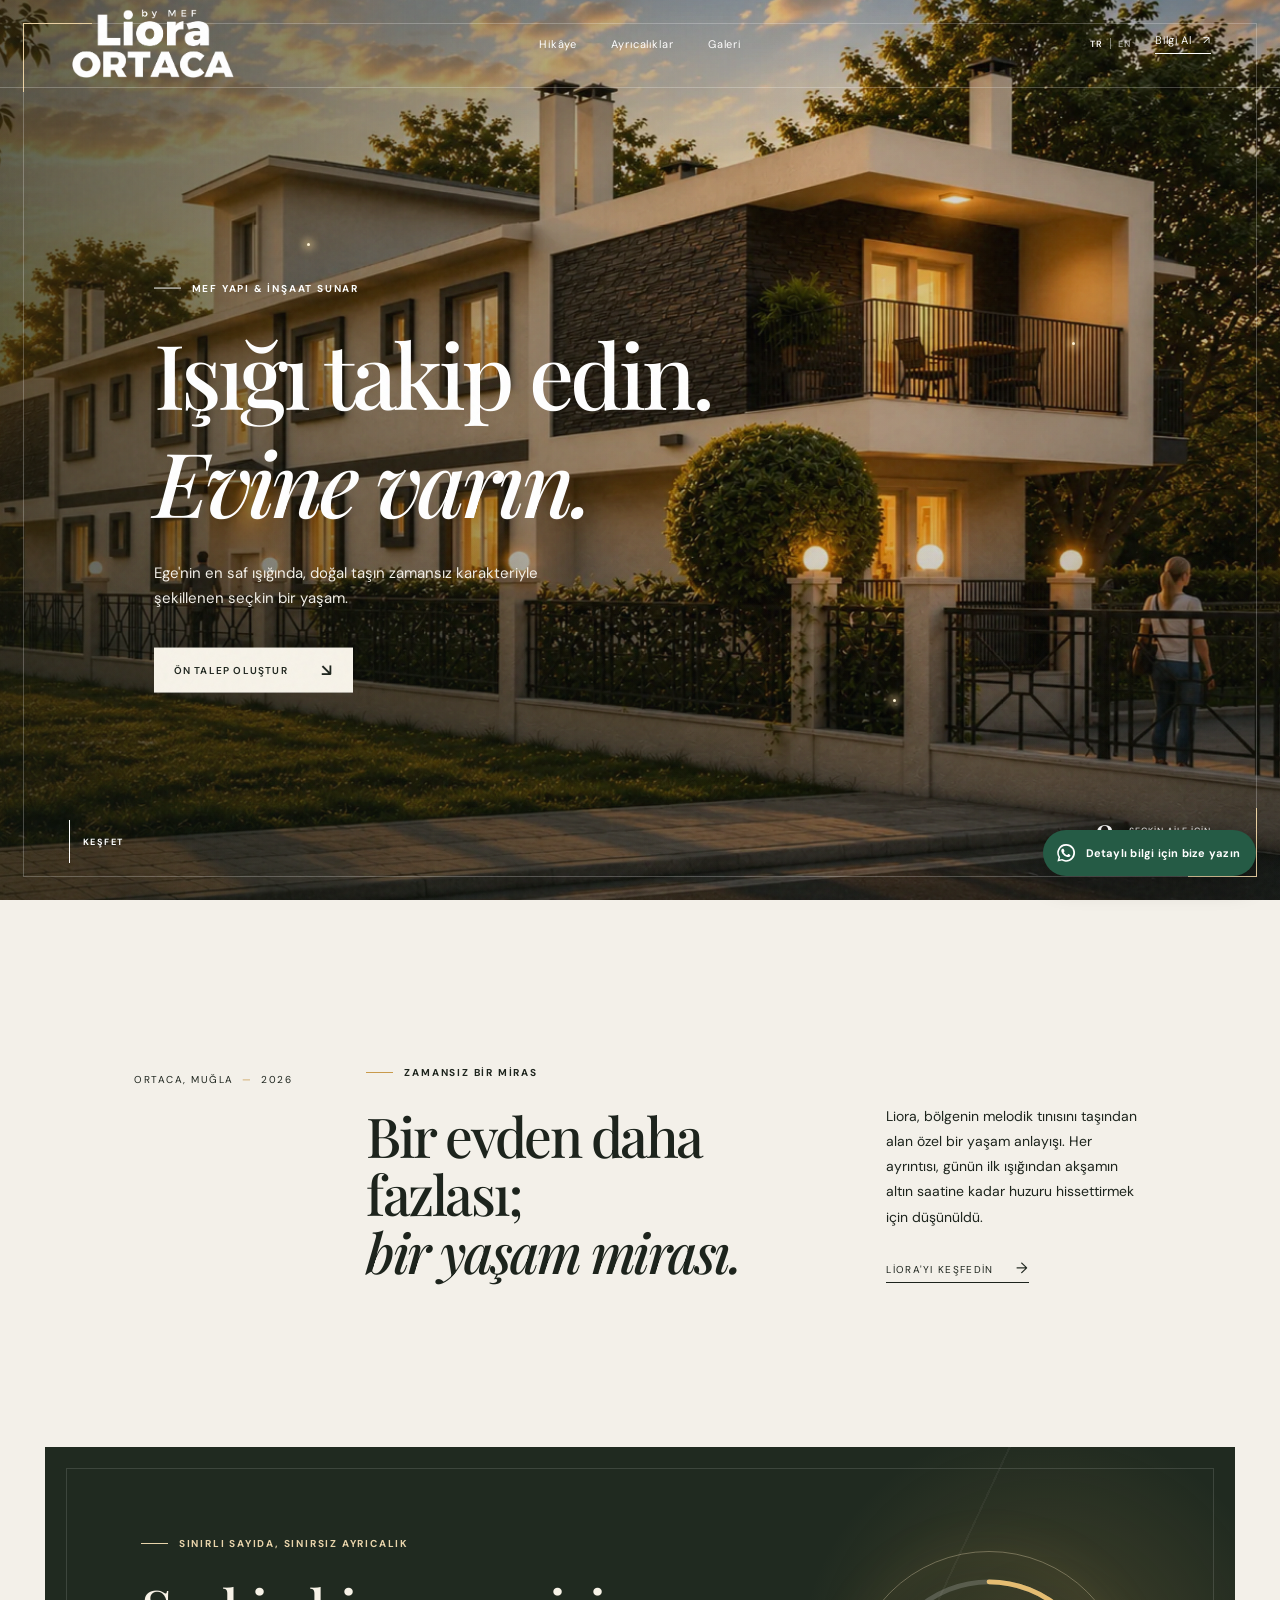
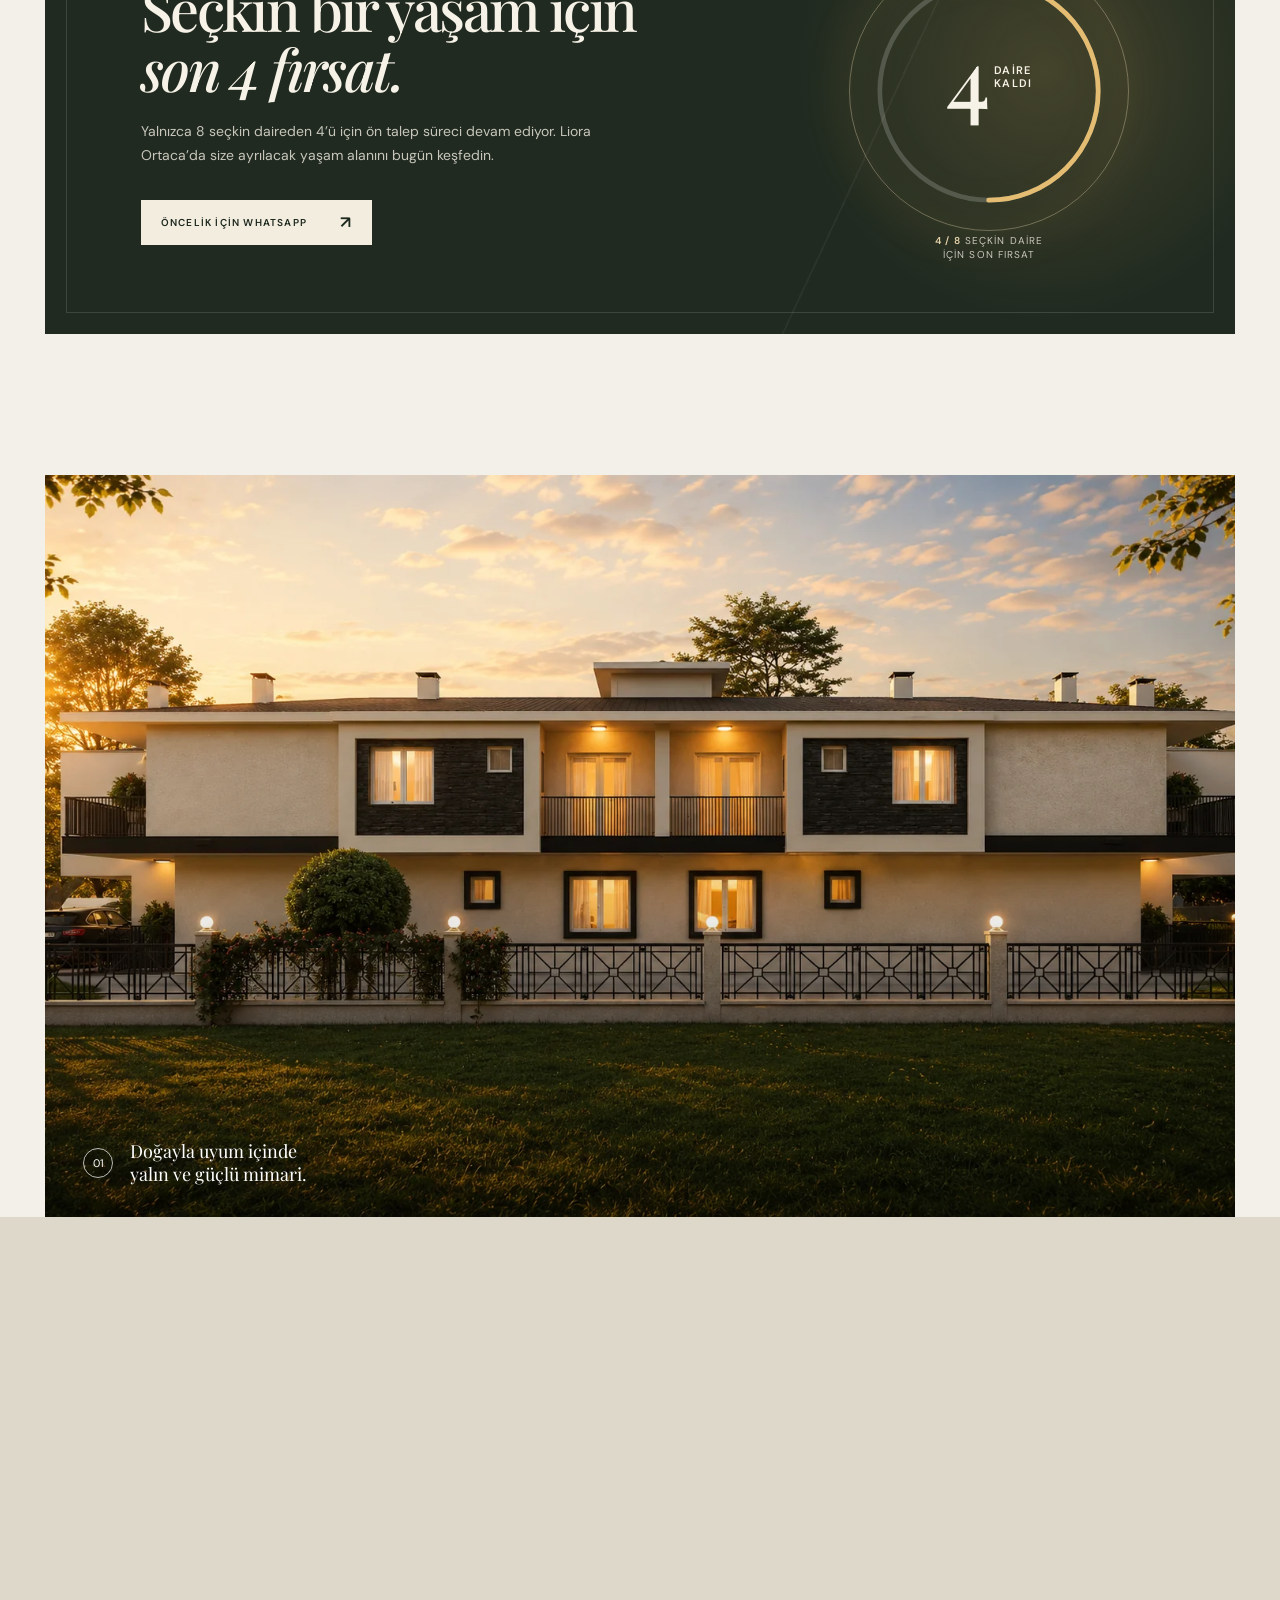
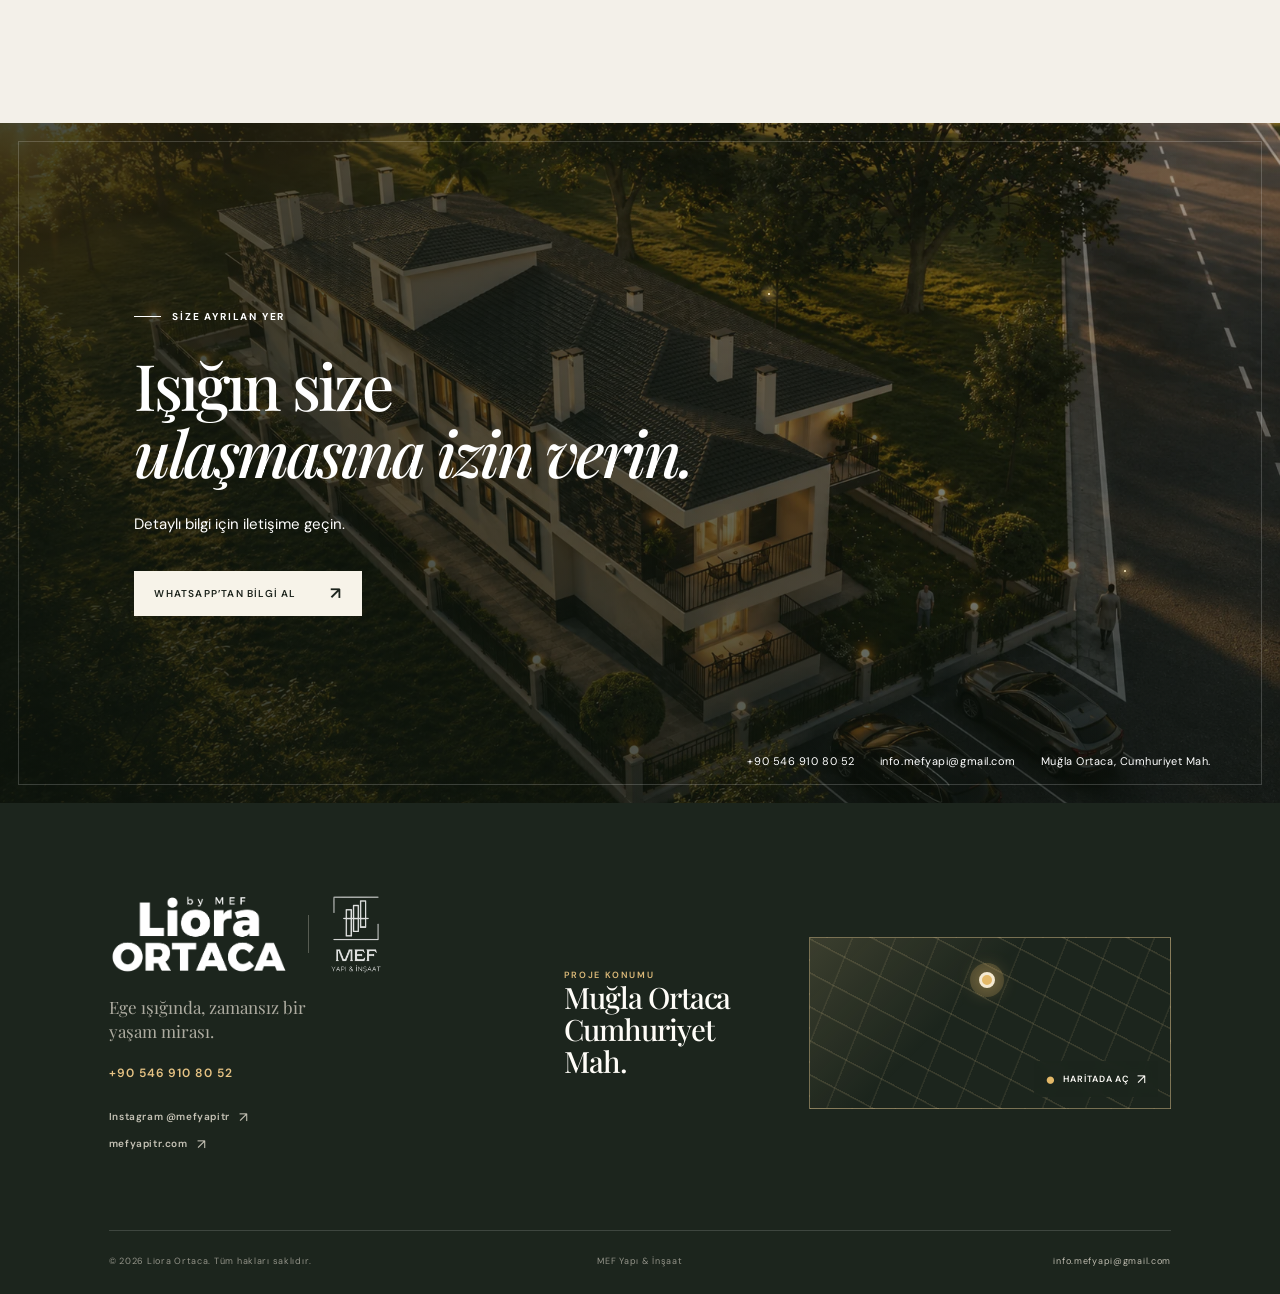
==== index.html @ 67ba5c2f "Add mobile WhatsApp conversion widget" ====
<!doctype html>
<html lang="tr">
  <head>
    <meta charset="UTF-8" />
    <meta name="viewport" content="width=device-width, initial-scale=1.0" />
    <meta name="theme-color" content="#1b2118" />
    <meta name="description" id="metaDescription" content="Liora Ortaca — Ege'nin ışığında, sekiz seçkin aileye özel zamansız yaşam." />
    <title>Liora Ortaca | Zamansız Bir Miras</title>
    <link rel="icon" href="assets/favicon.svg" type="image/svg+xml" />
    <link rel="apple-touch-icon" href="assets/liora-wordmark.png" />
    <link rel="preconnect" href="https://fonts.googleapis.com" />
    <link rel="preconnect" href="https://fonts.gstatic.com" crossorigin />
    <link rel="preload" as="image" href="assets/liora-corner.webp" fetchpriority="high" />
    <link href="https://fonts.googleapis.com/css2?family=DM+Sans:opsz,wght@9..40,400;9..40,500;9..40,600&family=Playfair+Display:ital,wght@0,500;0,600;0,700;1,500&display=swap" rel="stylesheet" />
    <link rel="stylesheet" href="style.css" />
    <link rel="stylesheet" href="enhancements.css" />
    <link rel="stylesheet" href="conversion.css" />
    <link rel="stylesheet" href="map-fallback.css" />
    <link rel="stylesheet" href="precision.css" />
    <link rel="stylesheet" href="language.css" />
    <link rel="stylesheet" href="whatsapp-widget.css?v=20260726" />
  </head>
  <body>
    <div class="grain" aria-hidden="true"></div>
    <header class="header" id="top">
      <a class="brand" href="#top" aria-label="Liora Ortaca ana sayfa">
        <span class="logo-lockup"><img src="assets/liora-wordmark.png" alt="Liora Ortaca" /></span>
      </a>
      <nav class="desktop-nav" aria-label="Ana menü">
        <a href="#hikaye" data-i18n="navStory">Hikâye</a>
        <a href="#ayricaliklar" data-i18n="navPrivileges">Ayrıcalıklar</a>
        <a href="#galeri" data-i18n="navGallery">Galeri</a>
      </nav>
      <div class="header-actions"><div class="language-switch" role="group" aria-label="Dil seçimi"><button class="language-button" type="button" data-language="tr" aria-pressed="true">TR</button><span></span><button class="language-button" type="button" data-language="en" aria-pressed="false">EN</button></div><a class="header-cta" href="#iletisim" data-i18n-html="headerCta">Bilgi Al <span>↗</span></a></div>
      <button class="menu-button" type="button" aria-label="Menüyü aç" aria-expanded="false"><i></i><i></i></button>
    </header>

    <nav class="mobile-nav" aria-label="Mobil menü">
      <a href="#hikaye" data-i18n="navStory">Hikâye</a><a href="#ayricaliklar" data-i18n="navPrivileges">Ayrıcalıklar</a><a href="#galeri" data-i18n="navGallery">Galeri</a><a href="#iletisim" data-i18n="navInfo">Bilgi Al</a>
    </nav>

    <main>
      <section class="hero">
        <div class="hero-image" role="img" aria-label="Liora Ortaca gün batımında dış cephe görünümü"></div>
        <div class="hero-shade"></div>
        <div class="hero-atmosphere" aria-hidden="true"><span class="hero-frame"></span><i class="glint glint-one"></i><i class="glint glint-two"></i><i class="glint glint-three"></i></div>
        <div class="hero-content">
          <p class="eyebrow light"><span></span> <b data-i18n="heroKicker">MEF YAPI &amp; İNŞAAT SUNAR</b></p>
          <h1 data-i18n-html="heroTitle"><span class="heading-line">Işığı takip edin.</span><span class="heading-line"><em>Evine varın.</em></span></h1>
          <p class="hero-copy" data-i18n="heroCopy">Ege'nin en saf ışığında, doğal taşın zamansız karakteriyle şekillenen seçkin bir yaşam.</p>
          <a class="button button-light" href="#iletisim" data-i18n-html="heroCta">Ön Talep Oluştur <span>↘</span></a>
        </div>
        <a class="scroll-note" href="#hikaye"><span></span><b data-i18n="explore">Keşfet</b></a>
        <div class="hero-number"><strong>08</strong><span data-i18n-html="heroNumber">Seçkin aile için<br />özel tasarım</span></div>
      </section>

      <section class="intro section" id="hikaye">
        <div class="intro-kicker reveal">ORTACA, MUĞLA <span>—</span> 2026</div>
        <div class="intro-main reveal">
          <p class="eyebrow"><span></span> <b data-i18n="introKicker">ZAMANSIZ BİR MİRAS</b></p>
          <h2 data-i18n-html="introTitle">Bir evden daha fazlası;<br /><em>bir yaşam mirası.</em></h2>
        </div>
        <div class="intro-copy reveal">
          <p data-i18n="introCopy">Liora, bölgenin melodik tınısını taşından alan özel bir yaşam anlayışı. Her ayrıntısı, günün ilk ışığından akşamın altın saatine kadar huzuru hissettirmek için düşünüldü.</p>
          <a class="text-link" href="#ayricaliklar" data-i18n-html="introLink">Liora'yı keşfedin <span>→</span></a>
        </div>
      </section>

      <section class="availability" aria-labelledby="availability-title">
        <div class="availability-copy reveal">
          <p class="eyebrow"><span></span> <b data-i18n="availabilityKicker">SINIRLI SAYIDA, SINIRSIZ AYRICALIK</b></p>
          <h2 id="availability-title" data-i18n-html="availabilityTitle">Seçkin bir yaşam için<br /><em>son 4 fırsat.</em></h2>
          <p data-i18n="availabilityCopy">Yalnızca 8 seçkin daireden 4’ü için ön talep süreci devam ediyor. Liora Ortaca’da size ayrılacak yaşam alanını bugün keşfedin.</p>
          <a class="button button-ink" href="https://wa.me/905469108052?text=Merhaba%2C%20Liora%20Ortaca%27daki%20son%204%20daire%20i%C3%A7in%20bilgi%20almak%20istiyorum." target="_blank" rel="noopener" data-i18n-html="availabilityCta">Öncelik İçin WhatsApp <span>↗</span></a>
        </div>
        <div class="availability-counter reveal" aria-label="Sekiz daireden dört daire kaldı">
          <div class="counter-halo"></div>
          <svg class="counter-ring" viewBox="0 0 120 120" aria-hidden="true"><circle class="counter-track" cx="60" cy="60" r="52"/><circle class="counter-progress" cx="60" cy="60" r="52"/></svg>
          <div class="counter-value"><strong data-count="4">0</strong><span data-i18n-html="counterLabel">daire<br />kaldı</span></div>
          <p data-i18n-html="counterCaption"><b>4 / 8</b> seçkin daire<br />için son fırsat</p>
        </div>
      </section>

      <section class="feature-image section-wide reveal">
        <img src="assets/liora-facade.webp" alt="Liora Ortaca'nın doğal taş detaylı mimarisi" loading="lazy" decoding="async" />
        <div class="feature-caption"><span>01</span><p data-i18n-html="featureCaption">Doğayla uyum içinde<br />yalın ve güçlü mimari.</p></div>
      </section>

      <section class="privileges section" id="ayricaliklar">
        <div class="privileges-title reveal">
          <p class="eyebrow"><span></span> <b data-i18n="privilegesKicker">YAŞAMIN ÖZÜ</b></p>
          <h2 data-i18n-html="privilegesTitle">Sade. Kalıcı.<br /><em>Size ait.</em></h2>
        </div>
        <div class="privilege-list">
          <article class="privilege reveal"><span class="count">01</span><div><h3 data-i18n="privilegeOneTitle">Doğal taş mimarisi</h3><p data-i18n="privilegeOneCopy">Doğanın yalın güzelliğini her gün yeniden hissettiren, zamana meydan okuyan malzemeler.</p></div><span class="arrow">↗</span></article>
          <article class="privilege reveal"><span class="count">02</span><div><h3 data-i18n="privilegeTwoTitle">Yalnızca 8 aile</h3><p data-i18n="privilegeTwoCopy">Mahremiyetin, dinginliğin ve seçkin komşuluğun özenle korunduğu butik bir yaşam alanı.</p></div><span class="arrow">↗</span></article>
          <article class="privilege reveal"><span class="count">03</span><div><h3 data-i18n="privilegeThreeTitle">Işıkla tasarlanan anlar</h3><p data-i18n="privilegeThreeCopy">Sıcak aydınlatma detayları ve Ege ışığını içeri alan ferah yaşam alanları.</p></div><span class="arrow">↗</span></article>
        </div>
      </section>

      <section class="gallery section" id="galeri">
        <div class="gallery-header reveal"><p class="eyebrow"><span></span> <b data-i18n="galleryKicker">GÖRSEL YOLCULUK</b></p><p data-i18n-html="galleryTitle">Her açıdan bir başka<br />huzur hikâyesi.</p></div>
        <div class="gallery-grid">
          <figure class="gallery-item large reveal"><img src="assets/liora-aerial.webp" alt="Liora Ortaca kuş bakışı görünüm" loading="lazy" decoding="async" /><figcaption data-i18n="galleryOne">Gün batımında Liora</figcaption></figure>
          <figure class="gallery-item reveal"><img src="assets/liora-facade.webp" alt="Liora Ortaca ön cephe" loading="lazy" decoding="async" /><figcaption data-i18n="galleryTwo">İncelikle işlenen cephe</figcaption></figure>
          <figure class="gallery-item reveal"><img src="assets/liora-masterplan.webp" alt="Liora Ortaca çevresiyle birlikte havadan görünüm" loading="lazy" decoding="async" /><figcaption data-i18n="galleryThree">Doğayla yan yana</figcaption></figure>
        </div>
      </section>

      <section class="contact" id="iletisim">
        <div class="contact-image"></div><div class="contact-overlay"></div><div class="contact-atmosphere" aria-hidden="true"><span></span><i></i><i></i></div>
        <div class="contact-content reveal">
          <p class="eyebrow light"><span></span> <b data-i18n="contactKicker">SİZE AYRILAN YER</b></p>
          <h2 data-i18n-html="contactTitle">Işığın size<br /><em>ulaşmasına izin verin.</em></h2>
          <p data-i18n="contactCopy">Detaylı bilgi için iletişime geçin.</p>
          <a class="button button-light" href="https://wa.me/905469108052?text=Merhaba%2C%20Liora%20Ortaca%20projesi%20hakk%C4%B1nda%20detayl%C4%B1%20bilgi%20almak%20istiyorum." target="_blank" rel="noopener" data-i18n-html="contactCta">WhatsApp’tan Bilgi Al <span>↗</span></a>
        </div>
        <div class="contact-info"><a href="tel:+905469108052">+90 546 910 80 52</a><a href="mailto:info.mefyapi@gmail.com">info.mefyapi@gmail.com</a><span data-i18n="location">Muğla Ortaca, Cumhuriyet Mah.</span></div>
      </section>
    </main>

    <footer class="footer">
      <div class="footer-main">
        <div class="footer-brand-block"><div class="footer-brand-signatures"><a class="brand footer-brand" href="#top" aria-label="Liora Ortaca ana sayfa"><span class="logo-lockup"><img src="assets/liora-wordmark.png" alt="Liora Ortaca" /></span></a><span class="brand-divider" aria-hidden="true"></span><a class="mef-brand" href="https://mefyapitr.com" target="_blank" rel="noopener noreferrer" aria-label="MEF Yapı & İnşaat web sitesi"><img src="assets/mef-yapi-logo.png" alt="MEF Yapı & İnşaat" /></a></div><p data-i18n="footerTagline">Ege ışığında, zamansız bir yaşam mirası.</p><a class="footer-phone" href="tel:+905469108052">+90 546 910 80 52</a><div class="footer-links"><a href="https://www.instagram.com/mefyapitr/" target="_blank" rel="noopener noreferrer" data-i18n-html="instagram">Instagram @mefyapitr <span>↗</span></a><a href="https://mefyapitr.com" target="_blank" rel="noopener noreferrer">mefyapitr.com <span>↗</span></a></div></div>
        <div class="footer-location"><div><p class="footer-label" data-i18n="locationKicker">PROJE KONUMU</p><h2 data-i18n-html="locationTitle">Muğla Ortaca<br />Cumhuriyet Mah.</h2></div><div class="map-shell"><iframe title="Liora Ortaca proje konumu" src="https://www.google.com/maps?q=Mu%C4%9Fla%20Ortaca%20Cumhuriyet%20Mahallesi&amp;output=embed" loading="lazy" referrerpolicy="no-referrer-when-downgrade"></iframe><a class="map-link" href="https://www.google.com/maps/search/?api=1&amp;query=Mu%C4%9Fla%20Ortaca%20Cumhuriyet%20Mahallesi" target="_blank" rel="noopener" data-i18n-html="mapLink"><span class="map-pin">●</span> Haritada aç <b>↗</b></a></div></div>
      </div>
      <div class="footer-meta"><p data-i18n="copyright">© 2026 Liora Ortaca. Tüm hakları saklıdır.</p><p>MEF Yapı &amp; İnşaat</p><a href="mailto:info.mefyapi@gmail.com">info.mefyapi@gmail.com</a></div>
    </footer>

    <!-- WhatsApp telefon numarasını script.js içindeki whatsappNumber değeriyle güncelleyin. -->
    <div class="whatsapp-widget" id="whatsappWidget">
      <a class="whatsapp" id="whatsappLink" href="#" target="_blank" rel="noopener" aria-label="WhatsApp ile bilgi alın" data-conversion="whatsapp-floating">
        <span class="whatsapp-icon-wrap">
          <svg viewBox="0 0 32 32" aria-hidden="true"><path d="M16 3a12.7 12.7 0 0 0-10.9 19.2L3.5 28.5l6.5-1.6A12.8 12.8 0 1 0 16 3Zm0 23.4c-1.9 0-3.7-.5-5.3-1.5l-.4-.2-3.8.9 1-3.6-.3-.4a10.5 10.5 0 1 1 8.8 4.8Zm5.7-7.8c-.3-.2-1.9-.9-2.2-1s-.5-.2-.7.2-.8 1-.9 1.1-.3.2-.6.1a8.7 8.7 0 0 1-2.6-1.6 9.8 9.8 0 0 1-1.8-2.3c-.2-.3 0-.5.1-.6l.5-.6c.1-.2.2-.4.3-.6 0-.2 0-.4-.1-.6l-1-2.3c-.3-.7-.6-.6-.8-.6h-.7c-.2 0-.6.1-.9.4s-1.2 1.1-1.2 2.7 1.2 3.1 1.3 3.3c.2.2 2.3 3.5 5.5 4.9.8.3 1.4.5 1.9.6.8.2 1.5.2 2.1.1.6-.1 1.9-.8 2.2-1.5.3-.8.3-1.4.2-1.5s-.3-.2-.6-.4Z" fill="currentColor"/></svg>
          <span class="whatsapp-badge" aria-hidden="true">1</span>
        </span>
        <span class="whatsapp-copy">
          <small class="whatsapp-eyebrow" data-i18n="whatsappEyebrow">SON 4 DAİRE</small>
          <strong class="whatsapp-message" data-i18n="whatsappFloating">Detaylı bilgi için bize yazın</strong>
        </span>
        <span class="whatsapp-arrow" aria-hidden="true">↗</span>
      </a>
      <button class="whatsapp-dismiss" id="whatsappDismiss" type="button" aria-label="Bildirimi küçült">×</button>
    </div>
    <script src="script.js?v=20260726b"></script>
  </body>
</html>
---- style.css ----
:root{--ink:#1d241d;--paper:#f3f0e9;--sand:#d8ceb9;--gold:#c89a4b;--line:rgba(29,36,29,.17);--serif:"Playfair Display",Georgia,serif;--sans:"DM Sans",Arial,sans-serif}*{box-sizing:border-box}html{scroll-behavior:smooth}body{margin:0;background:var(--paper);color:var(--ink);font-family:var(--sans);font-size:15px}.grain{inset:0;opacity:.25;pointer-events:none;position:fixed;z-index:10;background-image:url("data:image/svg+xml,%3Csvg viewBox='0 0 180 180' xmlns='http://www.w3.org/2000/svg'%3E%3Cfilter id='n'%3E%3CfeTurbulence type='fractalNoise' baseFrequency='.85' numOctaves='3' stitchTiles='stitch'/%3E%3C/filter%3E%3Crect width='100%25' height='100%25' filter='url(%23n)' opacity='.16'/%3E%3C/svg%3E")}.header{height:88px;position:absolute;top:0;left:0;right:0;z-index:5;display:flex;align-items:center;padding:0 clamp(24px,5.4vw,82px);color:#fff;border-bottom:1px solid rgba(255,255,255,.25)}.brand{display:inline-flex;color:inherit;align-items:center;gap:10px;text-decoration:none}.brand-mark{width:31px;height:31px;border:1px solid currentColor;border-radius:50%;display:grid;place-items:center;font-family:var(--serif);font-size:21px;font-style:italic}.brand-name{font-family:var(--serif);letter-spacing:.18em;font-size:18px;font-weight:600;line-height:.8}.brand-name small{display:block;font-family:var(--sans);font-size:6px;letter-spacing:.45em;margin:8px 0 0 2px;font-weight:500}.desktop-nav{display:flex;gap:34px;margin:auto}.desktop-nav a{font-size:11px;letter-spacing:.08em;color:inherit;text-decoration:none}.desktop-nav a:hover{color:#f0cf94}.header-cta{font-size:11px;color:#fff;text-decoration:none;border-bottom:1px solid #fff;padding-bottom:6px;letter-spacing:.06em}.header-cta span{margin-left:8px}.menu-button{display:none}.hero{height:max(720px,100vh);min-height:650px;position:relative;color:#fff;overflow:hidden}.hero-image,.contact-image{position:absolute;inset:0;background-image:url('assets/liora-facade.png');background-size:cover;background-position:center}.hero-shade{position:absolute;inset:0;background:linear-gradient(90deg,rgba(10,16,10,.66),rgba(10,16,10,.13) 65%,rgba(10,16,10,.24)),linear-gradient(0deg,rgba(10,16,10,.39),transparent 42%)}.hero-content{position:absolute;z-index:1;top:50%;left:clamp(24px,12vw,185px);transform:translateY(-41%);max-width:770px}.eyebrow{font-size:10px;font-weight:600;letter-spacing:.18em;margin:0 0 28px;display:flex;align-items:center;gap:11px}.eyebrow span{background:var(--gold);display:inline-block;width:27px;height:1px}.eyebrow.light span{background:#fff}h1,h2,h3,p{margin-top:0}h1,h2{font-family:var(--serif);font-weight:500;letter-spacing:-.045em}h1{font-size:clamp(55px,7vw,108px);line-height:.97;margin-bottom:30px}h1 em,h2 em{font-weight:500}.hero-copy{font-size:15px;line-height:1.7;width:min(420px,90%);color:#f3f0e9;margin-bottom:36px}.button{display:inline-flex;align-items:center;gap:33px;padding:16px 20px;text-decoration:none;text-transform:uppercase;font-size:10px;letter-spacing:.12em;font-weight:600;transition:.25s}.button span{font-size:17px;line-height:0}.button-light{color:#1d241d;background:#f7f3e9}.button-light:hover{background:#d7b674;transform:translateY(-2px)}.scroll-note{position:absolute;bottom:37px;left:clamp(24px,5.4vw,82px);z-index:1;color:#fff;text-decoration:none;text-transform:uppercase;font-size:9px;letter-spacing:.15em;display:flex;align-items:center;gap:13px}.scroll-note span{width:1px;height:43px;background:#fff}.hero-number{position:absolute;bottom:36px;right:clamp(24px,5.4vw,82px);z-index:1;color:#fff;display:flex;gap:14px;align-items:center}.hero-number strong{font-family:var(--serif);font-size:40px;font-weight:500}.hero-number span{font-size:9px;line-height:1.4;text-transform:uppercase;letter-spacing:.1em}.section{padding:clamp(95px,13vw,190px) clamp(24px,10.5vw,160px)}.intro{display:grid;grid-template-columns:1fr 2.5fr 1.35fr;gap:40px}.intro-kicker{font-size:10px;letter-spacing:.15em;padding-top:7px}.intro-kicker span{color:var(--gold);margin:0 4px}.intro h2,.privileges h2,.contact h2{font-size:clamp(40px,4.3vw,66px);line-height:1.05;margin:0}.intro-copy{align-self:end;padding-bottom:3px}.intro-copy p{font-size:14px;line-height:1.8;max-width:320px;margin-bottom:28px}.text-link{color:var(--ink);text-decoration:none;border-bottom:1px solid var(--ink);font-size:10px;letter-spacing:.13em;text-transform:uppercase;padding-bottom:6px}.text-link span{font-size:15px;margin-left:18px}.section-wide{margin:0 clamp(14px,3.5vw,54px);height:min(58vw,750px);min-height:460px;position:relative;overflow:hidden}.feature-image img{width:100%;height:100%;object-fit:cover;object-position:center}.feature-image:after{content:"";position:absolute;inset:0;background:linear-gradient(0deg,rgba(0,0,0,.46),transparent 47%)}.feature-caption{z-index:1;position:absolute;bottom:32px;left:clamp(22px,3vw,48px);color:#fff;display:flex;align-items:center;gap:17px}.feature-caption span{font-size:11px;border:1px solid rgba(255,255,255,.7);height:30px;width:30px;display:grid;place-items:center;border-radius:50%}.feature-caption p{font-family:var(--serif);font-size:18px;line-height:1.25;margin:0}.privileges{display:grid;grid-template-columns:1fr 1.47fr;gap:10vw;background:#ded8ca}.privilege-list{border-top:1px solid var(--line)}.privilege{display:grid;grid-template-columns:45px 1fr 25px;gap:20px;padding:31px 0 28px;border-bottom:1px solid var(--line)}.count{font-family:var(--serif);font-size:14px;color:#8e7b5b}.privilege h3{font-family:var(--serif);font-size:25px;font-weight:500;letter-spacing:-.03em;margin:0 0 9px}.privilege p{max-width:405px;font-size:13px;line-height:1.65;margin:0}.arrow{font-size:18px;color:#8e7b5b}.gallery{padding-top:clamp(90px,12vw,180px);padding-bottom:clamp(90px,12vw,180px)}.gallery-header{display:flex;justify-content:space-between;align-items:flex-start;margin-bottom:45px}.gallery-header>p:last-child{font-family:var(--serif);font-size:19px;line-height:1.3;margin:0}.gallery-grid{display:grid;grid-template-columns:1.38fr 1fr;gap:14px}.gallery-item{margin:0;position:relative;height:36vw;max-height:515px;min-height:320px;overflow:hidden}.gallery-item.large{grid-row:span 2;height:calc(72vw + 14px);max-height:1044px}.gallery-item img{height:100%;width:100%;object-fit:cover;transition:transform .7s ease}.gallery-item:hover img{transform:scale(1.045)}.gallery-item figcaption{position:absolute;bottom:20px;left:20px;color:white;font-family:var(--serif);font-size:16px;text-shadow:0 1px 9px #000}.contact{position:relative;min-height:680px;color:#fff;display:flex;align-items:center;padding:clamp(70px,10vw,150px) clamp(24px,10.5vw,160px);overflow:hidden}.contact-image{background-image:url('assets/liora-masterplan.png');background-position:center}.contact-overlay{position:absolute;inset:0;background:linear-gradient(90deg,rgba(12,20,13,.77),rgba(12,20,13,.33)),linear-gradient(0deg,rgba(12,20,13,.4),transparent)}.contact-content{position:relative;z-index:1;max-width:600px}.contact h2{font-size:clamp(43px,5vw,76px);margin-bottom:25px}.contact-content>p:not(.eyebrow){line-height:1.75;max-width:420px;margin-bottom:34px}.contact-info{position:absolute;z-index:1;bottom:35px;right:clamp(24px,5.4vw,82px);display:flex;gap:25px}.contact-info a{color:#fff;text-decoration:none;font-size:11px;letter-spacing:.05em}.footer{display:flex;align-items:center;justify-content:space-between;padding:36px clamp(24px,5.4vw,82px);font-size:10px;color:#5e645a}.footer-brand{color:var(--ink)}.footer p{margin:0}.whatsapp{position:fixed;z-index:20;right:24px;bottom:24px;background:#255b45;color:#fff;border-radius:30px;display:flex;align-items:center;gap:9px;padding:12px 16px 12px 12px;text-decoration:none;box-shadow:0 8px 27px rgba(0,0,0,.24);font-size:11px;font-weight:600;letter-spacing:.02em;transition:.2s}.whatsapp:hover{background:#1d4435;transform:translateY(-2px)}.whatsapp svg{height:22px;width:22px}.reveal{opacity:0;transform:translateY(22px);transition:opacity .75s ease,transform .75s ease}.reveal.visible{opacity:1;transform:none}@media(max-width:760px){.header{height:70px;padding:0 22px}.desktop-nav,.header-cta{display:none}.menu-button{margin-left:auto;display:flex;border:0;background:transparent;color:#fff;width:36px;height:30px;flex-direction:column;justify-content:center;gap:7px;cursor:pointer}.menu-button i{background:currentColor;width:26px;height:1px;display:block;transition:.2s}.menu-button.open i:first-child{transform:translateY(4px) rotate(45deg)}.menu-button.open i:last-child{transform:translateY(-4px) rotate(-45deg)}.mobile-nav{display:flex;opacity:0;visibility:hidden;transform:translateY(-10px);position:absolute;z-index:4;top:70px;left:0;right:0;background:#1d241d;flex-direction:column;padding:16px 22px 24px;transition:.2s}.mobile-nav.open{opacity:1;visibility:visible;transform:none}.mobile-nav a{color:#fff;text-decoration:none;padding:12px 0;border-bottom:1px solid rgba(255,255,255,.15);font-family:var(--serif);font-size:21px}.hero{height:100svh;min-height:600px}.hero-image{background-position:56% center}.hero-content{left:24px;top:52%;transform:translateY(-38%)}h1{font-size:54px}.hero-copy{font-size:13px;max-width:310px}.hero-number{right:23px;bottom:26px}.scroll-note{left:24px;bottom:25px}.scroll-note span{height:30px}.section{padding:82px 24px}.intro{display:block}.intro-kicker{margin-bottom:54px}.intro-main{margin-bottom:35px}.intro h2,.privileges h2{font-size:42px}.section-wide{margin:0 12px;height:126vw;min-height:450px}.feature-image img{object-position:58% center}.privileges{display:block;padding-top:83px;padding-bottom:83px}.privileges-title{margin-bottom:54px}.privilege{grid-template-columns:31px 1fr 15px;gap:10px;padding:25px 0}.privilege h3{font-size:22px}.privilege p{font-size:12px}.gallery-header{display:block;margin-bottom:28px}.gallery-header .eyebrow{margin-bottom:20px}.gallery-grid{gap:10px;grid-template-columns:1fr 1fr}.gallery-item{height:52vw;min-height:185px}.gallery-item.large{height:105vw;min-height:375px}.gallery-item figcaption{font-size:13px;bottom:12px;left:12px}.contact{min-height:640px;padding:80px 24px}.contact h2{font-size:43px}.contact-info{bottom:25px;left:24px;right:24px;justify-content:space-between;gap:10px}.contact-info a{font-size:9px}.footer{padding:30px 24px;display:grid;grid-template-columns:1fr 1fr;gap:20px}.footer p:last-child{grid-column:2;text-align:right}.footer p{font-size:9px}.whatsapp{right:16px;bottom:16px;padding:12px}.whatsapp span{display:none}}@media(min-width:761px){.mobile-nav{display:none}}
---- enhancements.css ----
/* Liora brand refinement: original logo, ambient light, and editorial motion. */
.brand{gap:0}
.logo-lockup{display:block;position:relative;width:168px;height:62px;overflow:hidden}
.logo-lockup img{display:block;position:absolute;top:-108px;left:-24px;width:217px;height:auto;max-width:none}

.desktop-nav a{position:relative;padding:8px 0}
.desktop-nav a::after{position:absolute;right:0;bottom:2px;left:0;height:1px;content:"";background:#efd39d;transform:scaleX(0);transform-origin:right;transition:transform .35s ease}
.desktop-nav a:hover::after{transform:scaleX(1);transform-origin:left}

.hero-image{background-image:url('assets/liora-corner.png');background-position:center;animation:liora-slow-zoom 16s ease-out both}
.hero-atmosphere,.contact-atmosphere{position:absolute;inset:0;pointer-events:none;overflow:hidden}
.hero-frame{position:absolute;inset:23px;border:1px solid rgba(255,255,255,.24);animation:liora-frame-breathe 6s ease-in-out infinite}
.hero-frame::before,.hero-frame::after{position:absolute;width:68px;height:68px;content:"";border-color:#ead1a3;border-style:solid}
.hero-frame::before{top:-1px;left:-1px;border-width:1px 0 0 1px}
.hero-frame::after{right:-1px;bottom:-1px;border-width:0 1px 1px 0}
.glint{position:absolute;width:3px;height:3px;background:#fff5d7;border-radius:50%;box-shadow:0 0 8px 3px rgba(255,222,151,.7);animation:liora-glint 4.6s ease-in-out infinite}
.glint-one{top:27%;left:24%;animation-delay:-.8s}.glint-two{top:38%;right:16%;animation-delay:-2.5s}.glint-three{right:30%;bottom:22%;animation-delay:-3.5s}

.heading-line{display:block;overflow:hidden;animation:liora-title-lift 1.15s cubic-bezier(.16,1,.3,1) both}
.heading-line + .heading-line{animation-delay:.13s}
.hero .eyebrow{animation:liora-fade-up .75s .08s both}
.hero-copy{animation:liora-fade-up .8s .45s both}
.hero-content .button{animation:liora-fade-up .8s .58s both}
.reveal.visible h2{animation:liora-heading-reveal .85s cubic-bezier(.16,1,.3,1) both}

.contact-atmosphere span{position:absolute;inset:18px;border:1px solid rgba(255,255,255,.18);animation:liora-frame-breathe 7s 1s ease-in-out infinite}
.contact-atmosphere i{position:absolute;width:2px;height:2px;background:#fff2cb;border-radius:50%;box-shadow:0 0 9px 4px rgba(255,209,123,.55);animation:liora-glint 5s ease-in-out infinite}
.contact-atmosphere i:first-of-type{top:25%;left:60%;animation-delay:-1.2s}.contact-atmosphere i:last-of-type{right:12%;bottom:34%;animation-delay:-3s}
.contact-info{align-items:center}
.contact-info a,.contact-info span{color:#fff;text-decoration:none;font-size:11px;letter-spacing:.05em}
.footer-brand{filter:invert(1)}
.footer .logo-lockup{width:128px;height:48px}
.footer .logo-lockup img{top:-82px;left:-18px;width:165px}

@keyframes liora-slow-zoom{from{transform:scale(1.035)}to{transform:scale(1.09)}}
@keyframes liora-title-lift{from{opacity:0;transform:translateY(105%)}to{opacity:1;transform:translateY(0)}}
@keyframes liora-fade-up{from{opacity:0;transform:translateY(18px)}to{opacity:1;transform:none}}
@keyframes liora-heading-reveal{from{opacity:0;filter:blur(5px);transform:translateY(28px)}to{opacity:1;filter:blur(0);transform:none}}
@keyframes liora-frame-breathe{0%,100%{opacity:.4}50%{opacity:.86}}
@keyframes liora-glint{0%,100%{opacity:.2;transform:scale(.4)}45%{opacity:1;transform:scale(1.3)}60%{opacity:.35;transform:scale(.55)}}

@media(max-width:760px){
  .logo-lockup{width:132px;height:49px}.logo-lockup img{top:-85px;left:-19px;width:171px}
  .hero-image{background-position:61% center}.hero-frame{inset:13px}.hero-frame::before,.hero-frame::after{width:40px;height:40px}
  .contact{min-height:690px}.contact-info{display:grid;grid-template-columns:1fr 1fr;gap:10px}.contact-info span{grid-column:1/-1;font-size:9px}.contact-info a{font-size:9px}
}
@media(prefers-reduced-motion:reduce){*,*::before,*::after{scroll-behavior:auto!important;animation-duration:.01ms!important;animation-iteration-count:1!important}}
---- conversion.css ----
/* Conversion-focused layout and precision brand corrections. */
@media(min-width:761px){
  .header{display:grid;grid-template-columns:1fr auto 1fr}
  .header .brand{justify-self:start}.desktop-nav{justify-self:center;margin:0}.header-cta{justify-self:end}
}
.logo-lockup{width:168px;height:73px}
.logo-lockup img{top:-108px;left:-24px;width:217px}
.heading-line{padding:.08em 0 .12em;margin:-.08em 0 -.12em;overflow:visible;line-height:1.12}

.availability{position:relative;display:grid;grid-template-columns:minmax(0,1.35fr) minmax(300px,.65fr);gap:clamp(45px,8vw,135px);margin:0 clamp(14px,3.5vw,54px) clamp(85px,11vw,160px);padding:clamp(55px,7vw,105px) clamp(28px,7.5vw,125px);overflow:hidden;color:#f7f2e7;background:#202a20}
.availability::before{position:absolute;inset:0;content:"";pointer-events:none;background:radial-gradient(circle at 84% 46%,rgba(213,169,89,.2),transparent 24%),linear-gradient(115deg,transparent 0 68%,rgba(255,255,255,.045) 68% 68.15%,transparent 68.15%)}
.availability::after{position:absolute;top:21px;right:21px;bottom:21px;left:21px;content:"";pointer-events:none;border:1px solid rgba(255,255,255,.13)}
.availability-copy{position:relative;z-index:1;align-self:center}.availability .eyebrow{color:#e8d4ab}.availability .eyebrow span{background:#e8d4ab}.availability h2{margin:0 0 20px;font-family:var(--serif);font-size:clamp(38px,4.5vw,66px);font-weight:500;line-height:1.05;letter-spacing:-.045em}.availability-copy>p:not(.eyebrow){max-width:485px;margin-bottom:32px;color:rgba(247,242,231,.78);font-size:14px;line-height:1.75}.button-ink{color:#1c271e;background:#f3eddf}.button-ink:hover{background:#d9b46c;transform:translateY(-2px)}
.availability-counter{position:relative;z-index:1;display:grid;width:280px;height:280px;margin:auto;place-items:center}.counter-halo{position:absolute;inset:0;border:1px solid rgba(232,212,171,.38);border-radius:50%;box-shadow:inset 0 0 60px rgba(225,181,94,.08),0 0 55px rgba(225,181,94,.08)}.counter-ring{position:absolute;inset:14px;width:252px;height:252px;transform:rotate(-90deg)}.counter-ring circle{fill:none;stroke-width:2.25}.counter-track{stroke:rgba(255,255,255,.18)}.counter-progress{stroke:#e5bd72;stroke-linecap:round;stroke-dasharray:326.73;stroke-dashoffset:326.73}.availability-counter.is-counted .counter-progress{animation:liora-counter-ring 1.2s .18s cubic-bezier(.16,1,.3,1) forwards}.counter-value{position:relative;z-index:1;display:flex;align-items:center;gap:10px}.counter-value strong{font-family:var(--serif);font-size:88px;font-weight:500;line-height:.8;letter-spacing:-.07em}.counter-value span{font-size:11px;font-weight:600;line-height:1.15;text-transform:uppercase;letter-spacing:.11em}.availability-counter>p{position:absolute;bottom:30px;margin:0;color:rgba(247,242,231,.78);font-size:10px;line-height:1.45;text-align:center;text-transform:uppercase;letter-spacing:.11em}.availability-counter>p b{color:#e8d4ab;font-weight:600}

.footer{display:block;padding:clamp(54px,7vw,100px) clamp(24px,8.5vw,130px) 27px;color:#f6efe2;background:#1c251d}.footer-main{display:grid;grid-template-columns:minmax(220px,.7fr) minmax(420px,1.3fr);gap:clamp(55px,10vw,180px);padding-bottom:clamp(45px,6vw,82px)}.footer-brand-block{display:flex;flex-direction:column;align-items:flex-start;justify-content:center}.footer-brand{filter:none}.footer .logo-lockup{width:180px;height:78px}.footer .logo-lockup img{top:-116px;left:-26px;width:232px}.footer-brand-block>p{max-width:230px;margin:19px 0 21px;color:rgba(246,239,226,.67);font-family:var(--serif);font-size:17px;line-height:1.45}.footer-phone{color:#e6c384;font-size:12px;font-weight:600;letter-spacing:.08em;text-decoration:none}.footer-location{display:grid;grid-template-columns:minmax(155px,.75fr) minmax(230px,1.25fr);gap:28px;align-items:center}.footer-label{margin:0 0 13px;color:#dbb978;font-size:9px;font-weight:600;letter-spacing:.18em}.footer-location h2{margin:0;color:#fffdf8;font-family:var(--serif);font-size:clamp(25px,2.3vw,35px);font-weight:500;line-height:1.08;letter-spacing:-.035em}.footer-location iframe{display:block;width:100%;height:172px;border:0;filter:grayscale(1) sepia(.24) saturate(.72) brightness(.79) contrast(1.08);opacity:.86}.footer-meta{display:grid;grid-template-columns:1fr 1fr 1fr;gap:20px;padding-top:24px;border-top:1px solid rgba(255,255,255,.15);color:rgba(246,239,226,.55);font-size:9px;letter-spacing:.08em}.footer-meta p{margin:0}.footer-meta p:nth-child(2){text-align:center}.footer-meta a{color:rgba(246,239,226,.75);text-align:right;text-decoration:none}

@keyframes liora-counter-ring{to{stroke-dashoffset:163.36}}
@media(max-width:760px){
  .header{display:flex}.logo-lockup{width:132px;height:58px}.logo-lockup img{top:-85px;left:-19px;width:171px}
  .heading-line{padding:.12em 0 .14em;margin:-.12em 0 -.14em;line-height:1.1}
  .availability{display:block;margin:0 12px 82px;padding:64px 27px 55px}.availability h2{font-size:43px}.availability-copy>p:not(.eyebrow){font-size:13px}.availability-counter{width:248px;height:248px;margin:54px auto 0}.counter-ring{width:220px;height:220px}.counter-value strong{font-size:76px}.availability-counter>p{bottom:20px}
  .footer{padding:56px 24px 24px}.footer-main{display:block;padding-bottom:43px}.footer .logo-lockup{width:150px;height:65px}.footer .logo-lockup img{top:-97px;left:-22px;width:194px}.footer-brand-block{margin-bottom:49px}.footer-brand-block>p{max-width:260px;margin:15px 0 18px}.footer-location{display:block}.footer-location>div{margin-bottom:21px}.footer-location h2{font-size:30px}.footer-location iframe{height:205px}.footer-meta{grid-template-columns:1fr 1fr;row-gap:12px}.footer-meta p:nth-child(2){text-align:right}.footer-meta a{grid-column:1/-1;text-align:left}
}
---- map-fallback.css ----
/* Visible branded fallback keeps the location module useful while the map loads. */
.map-shell{position:relative;height:172px;overflow:hidden;border:1px solid rgba(232,205,148,.45);background:linear-gradient(135deg,rgba(238,207,143,.15),transparent 42%),repeating-linear-gradient(28deg,transparent 0 28px,rgba(232,205,148,.14) 29px 30px),repeating-linear-gradient(112deg,transparent 0 38px,rgba(232,205,148,.09) 39px 40px)}
.map-shell::before{position:absolute;top:20%;left:47%;z-index:1;width:10px;height:10px;content:"";background:#e3b868;border:3px solid #f4e9d2;border-radius:50%;box-shadow:0 0 0 9px rgba(227,184,104,.2),0 0 20px rgba(227,184,104,.85)}
.footer-location .map-shell iframe{position:relative;z-index:0;display:block;width:100%;height:100%;border:0;filter:grayscale(1) sepia(.24) saturate(.72) brightness(.79) contrast(1.08);opacity:.86}
.map-link{position:absolute;right:12px;bottom:11px;z-index:2;display:flex;align-items:center;gap:7px;padding:9px 11px;color:#fffdf8;background:rgba(28,37,29,.87);font-size:9px;font-weight:600;letter-spacing:.1em;text-decoration:none;text-transform:uppercase;backdrop-filter:blur(5px)}
.map-link b{font-size:14px;font-weight:400}.map-pin{color:#e3b868;font-size:17px;line-height:0}
@media(max-width:760px){.footer-location>div:first-child{margin-bottom:21px}.footer-location>div.map-shell{margin-bottom:0}.map-shell{height:205px}}
---- precision.css ----
/* Final optical alignment and delivery optimizations. */
.logo-lockup{display:block;width:168px;height:auto;overflow:visible}
.logo-lockup img{position:static;display:block;width:100%;height:auto;max-width:100%;transform:none}
.footer .logo-lockup{width:180px;height:auto}.footer .logo-lockup img{position:static;width:100%;height:auto}
.counter-value{position:absolute;top:45%;left:50%;display:grid;grid-template-columns:max-content max-content;width:max-content;justify-content:center;align-items:center;transform:translate(-50%,-50%)}
.availability-counter>p{right:0;bottom:-32px;left:0;width:auto}
.footer-links{display:flex;flex-direction:column;gap:9px;margin-top:27px}.footer-links a{display:inline-flex;align-items:center;gap:9px;color:rgba(246,239,226,.78);font-size:10px;font-weight:600;letter-spacing:.06em;text-decoration:none;transition:color .2s ease}.footer-links a:hover{color:#e6c384}.footer-links span{font-size:14px;font-weight:400}
.footer-brand-signatures{display:flex;align-items:center;gap:19px}.brand-divider{width:1px;height:38px;background:rgba(246,239,226,.27)}.mef-brand{display:block;width:56px;transition:opacity .2s ease}.mef-brand:hover{opacity:.7}.mef-brand img{display:block;width:100%;height:auto;filter:brightness(0) invert(1);opacity:.86}
.hero-image{background-image:url('assets/liora-corner.webp')}.contact-image{background-image:url('assets/liora-masterplan.webp')}
.gallery,.privileges{content-visibility:auto;contain-intrinsic-size:900px}
@media(max-width:760px){.logo-lockup{width:132px;height:auto}.footer .logo-lockup{width:150px;height:auto}.availability-counter>p{bottom:-28px}.footer-links{margin-top:23px}.footer-brand-signatures{gap:15px}.brand-divider{height:33px}.mef-brand{width:50px}}
---- language.css ----
.header-actions{display:flex;justify-self:end;align-items:center;gap:23px}.language-switch{display:flex;align-items:center;gap:7px;color:#fff;font-size:9px;font-weight:600;letter-spacing:.12em}.language-switch>span{width:1px;height:11px;background:rgba(255,255,255,.45)}.language-button{padding:4px 0;color:rgba(255,255,255,.57);border:0;background:transparent;font:inherit;letter-spacing:inherit;cursor:pointer;transition:color .2s ease}.language-button[aria-pressed="true"]{color:#fff}.language-button:hover{color:#e9c980}
@media(min-width:761px){.header-actions{grid-column:3;grid-row:1}.header-actions .header-cta{justify-self:auto}}
@media(max-width:760px){.header-actions{margin-left:auto;gap:0}.header-actions .header-cta{display:none}.menu-button{margin-left:12px}.button{gap:22px;letter-spacing:.09em}}
---- whatsapp-widget.css ----
.whatsapp-widget{position:fixed;right:24px;bottom:24px;z-index:20}.whatsapp-widget .whatsapp{position:relative;right:auto;bottom:auto;z-index:1}.whatsapp-widget .whatsapp-icon-wrap{position:relative;display:grid;place-items:center}.whatsapp-widget .whatsapp-copy{display:block}.whatsapp-widget .whatsapp-eyebrow{display:none}.whatsapp-widget .whatsapp-message{display:block;font-size:11px}.whatsapp-widget .whatsapp-arrow,.whatsapp-widget .whatsapp-badge,.whatsapp-dismiss{display:none}
@media(max-width:760px){
  .whatsapp-widget{right:16px;bottom:calc(16px + env(safe-area-inset-bottom));width:min(344px,calc(100vw - 32px));opacity:0;pointer-events:none;transform:translateY(22px) scale(.97);transition:opacity .48s ease,transform .58s cubic-bezier(.16,1,.3,1),width .35s ease}
  .whatsapp-widget.is-visible{opacity:1;pointer-events:auto;transform:none}
  .whatsapp-widget .whatsapp{position:relative;right:auto;bottom:auto;display:grid;grid-template-columns:48px minmax(0,1fr) 18px;gap:13px;align-items:center;width:100%;min-height:76px;padding:12px 38px 12px 12px;color:#172219;border:1px solid rgba(150,113,54,.3);border-radius:18px;background:rgba(248,244,235,.96);box-shadow:0 18px 48px rgba(11,22,14,.3),0 3px 10px rgba(11,22,14,.12);backdrop-filter:blur(14px);transform:none}
  .whatsapp-widget .whatsapp:hover{background:#fffaf0;transform:translateY(-2px)}
  .whatsapp-widget .whatsapp-icon-wrap{display:grid;width:48px;height:48px;color:#fff;border-radius:15px;background:#216a4d;box-shadow:inset 0 0 0 1px rgba(255,255,255,.2),0 7px 18px rgba(33,106,77,.25)}
  .whatsapp-widget .whatsapp svg{width:25px;height:25px}
  .whatsapp-widget .whatsapp-copy{display:flex;min-width:0;flex-direction:column;gap:5px}
  .whatsapp-widget .whatsapp-eyebrow{display:block;color:#a37b3b;font-size:8px;font-weight:700;line-height:1;letter-spacing:.16em}
  .whatsapp-widget .whatsapp-message{display:block;overflow:hidden;color:#172219;font-family:var(--serif);font-size:15px;font-weight:600;line-height:1.15;letter-spacing:-.02em;text-overflow:ellipsis;white-space:nowrap}
  .whatsapp-widget .whatsapp-arrow{display:block;color:#9e783f;font-family:var(--sans);font-size:17px}
  .whatsapp-widget .whatsapp-badge{position:absolute;top:-6px;right:-5px;display:grid;width:18px;height:18px;place-items:center;color:#fff;border:2px solid #f8f4eb;border-radius:50%;background:#c78e43;font-family:var(--sans);font-size:8px;font-weight:700;box-shadow:0 2px 7px rgba(0,0,0,.2);animation:whatsapp-badge-pulse 2.8s ease-in-out infinite}
  .whatsapp-dismiss{position:absolute;top:8px;right:9px;z-index:2;display:grid;width:25px;height:25px;padding:0;place-items:center;color:rgba(23,34,25,.48);border:0;background:transparent;font-family:var(--sans);font-size:18px;line-height:1;cursor:pointer}
  .whatsapp-widget.is-dismissed{width:56px}
  .whatsapp-widget.is-dismissed .whatsapp{display:grid;min-height:56px;padding:4px;grid-template-columns:48px;border-radius:18px;background:transparent;border-color:transparent;box-shadow:none;backdrop-filter:none}
  .whatsapp-widget.is-dismissed .whatsapp-copy,.whatsapp-widget.is-dismissed .whatsapp-arrow,.whatsapp-widget.is-dismissed .whatsapp-dismiss{display:none}
  @keyframes whatsapp-badge-pulse{0%,65%,100%{box-shadow:0 0 0 0 rgba(199,142,67,0),0 2px 7px rgba(0,0,0,.2)}75%{box-shadow:0 0 0 7px rgba(199,142,67,.16),0 2px 7px rgba(0,0,0,.2)}}
}
@media(prefers-reduced-motion:reduce){.whatsapp-widget{transition:none}.whatsapp-widget .whatsapp-badge{animation:none}}
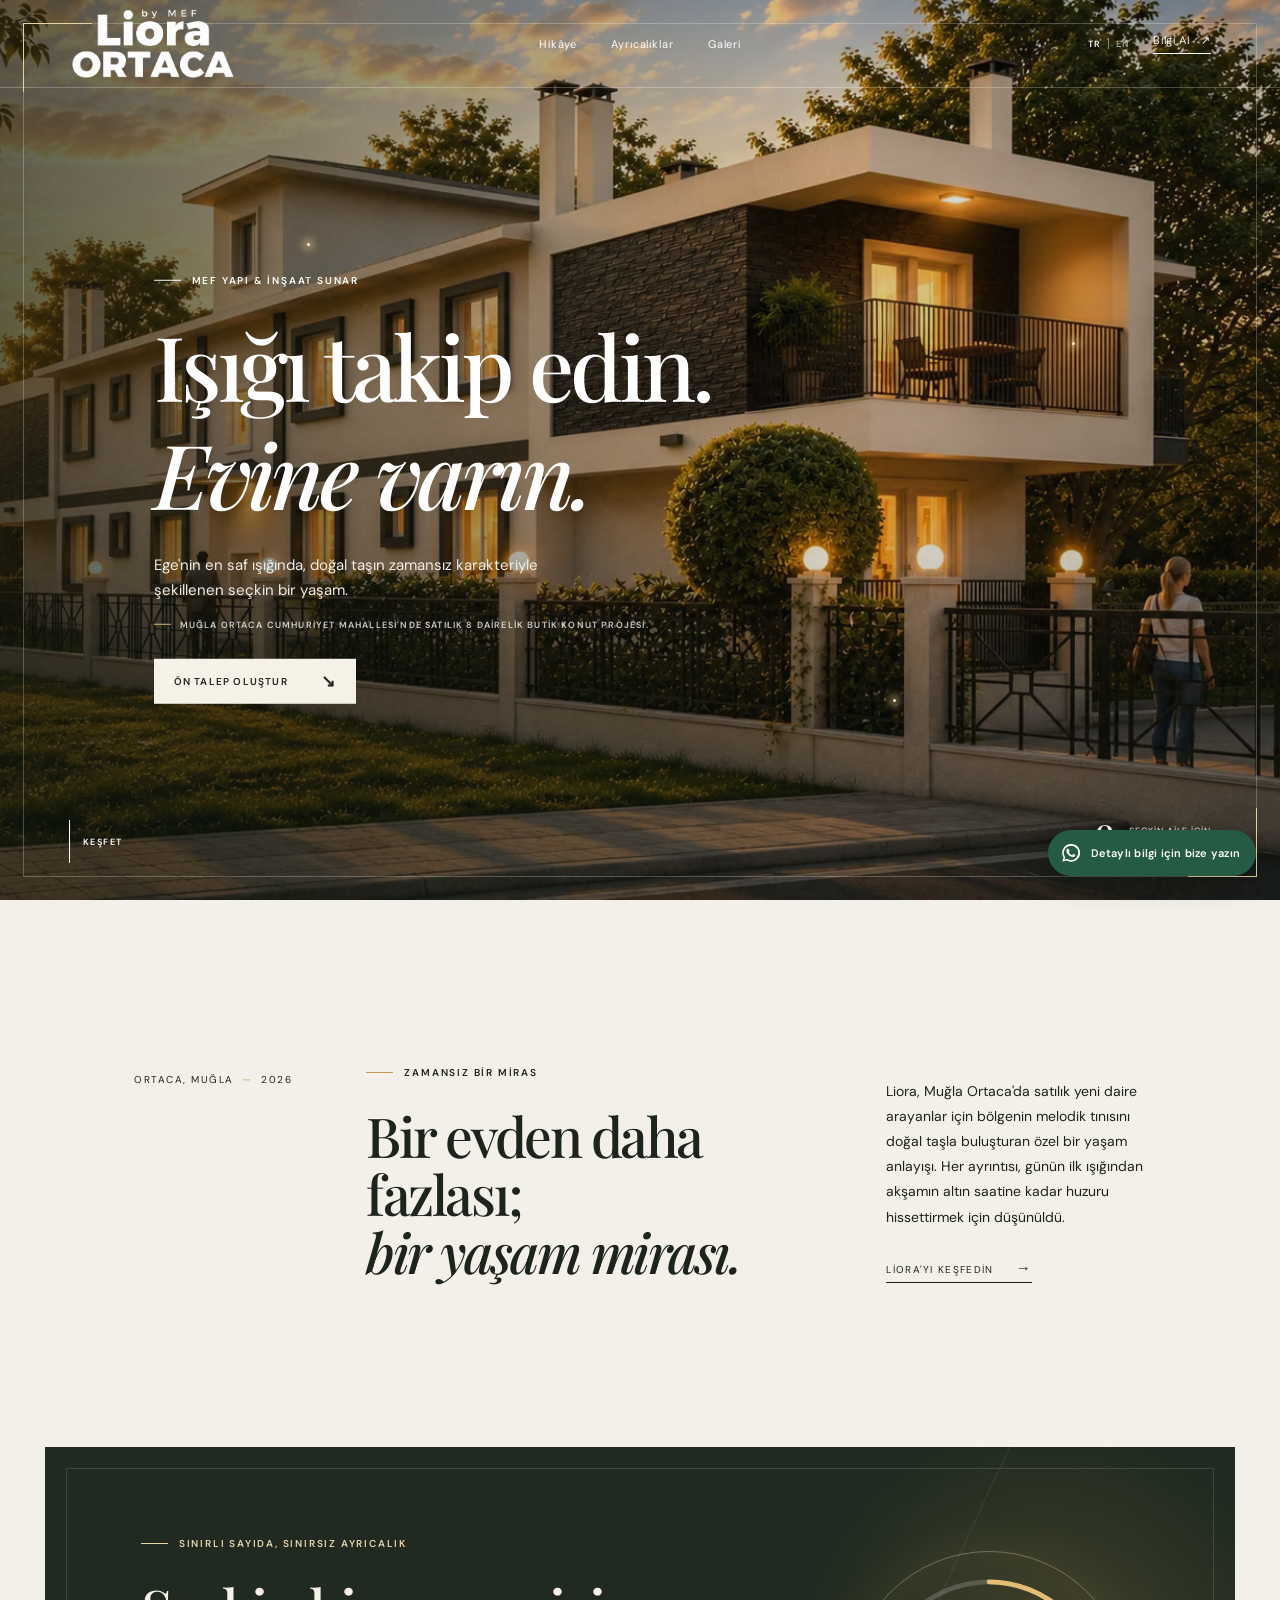
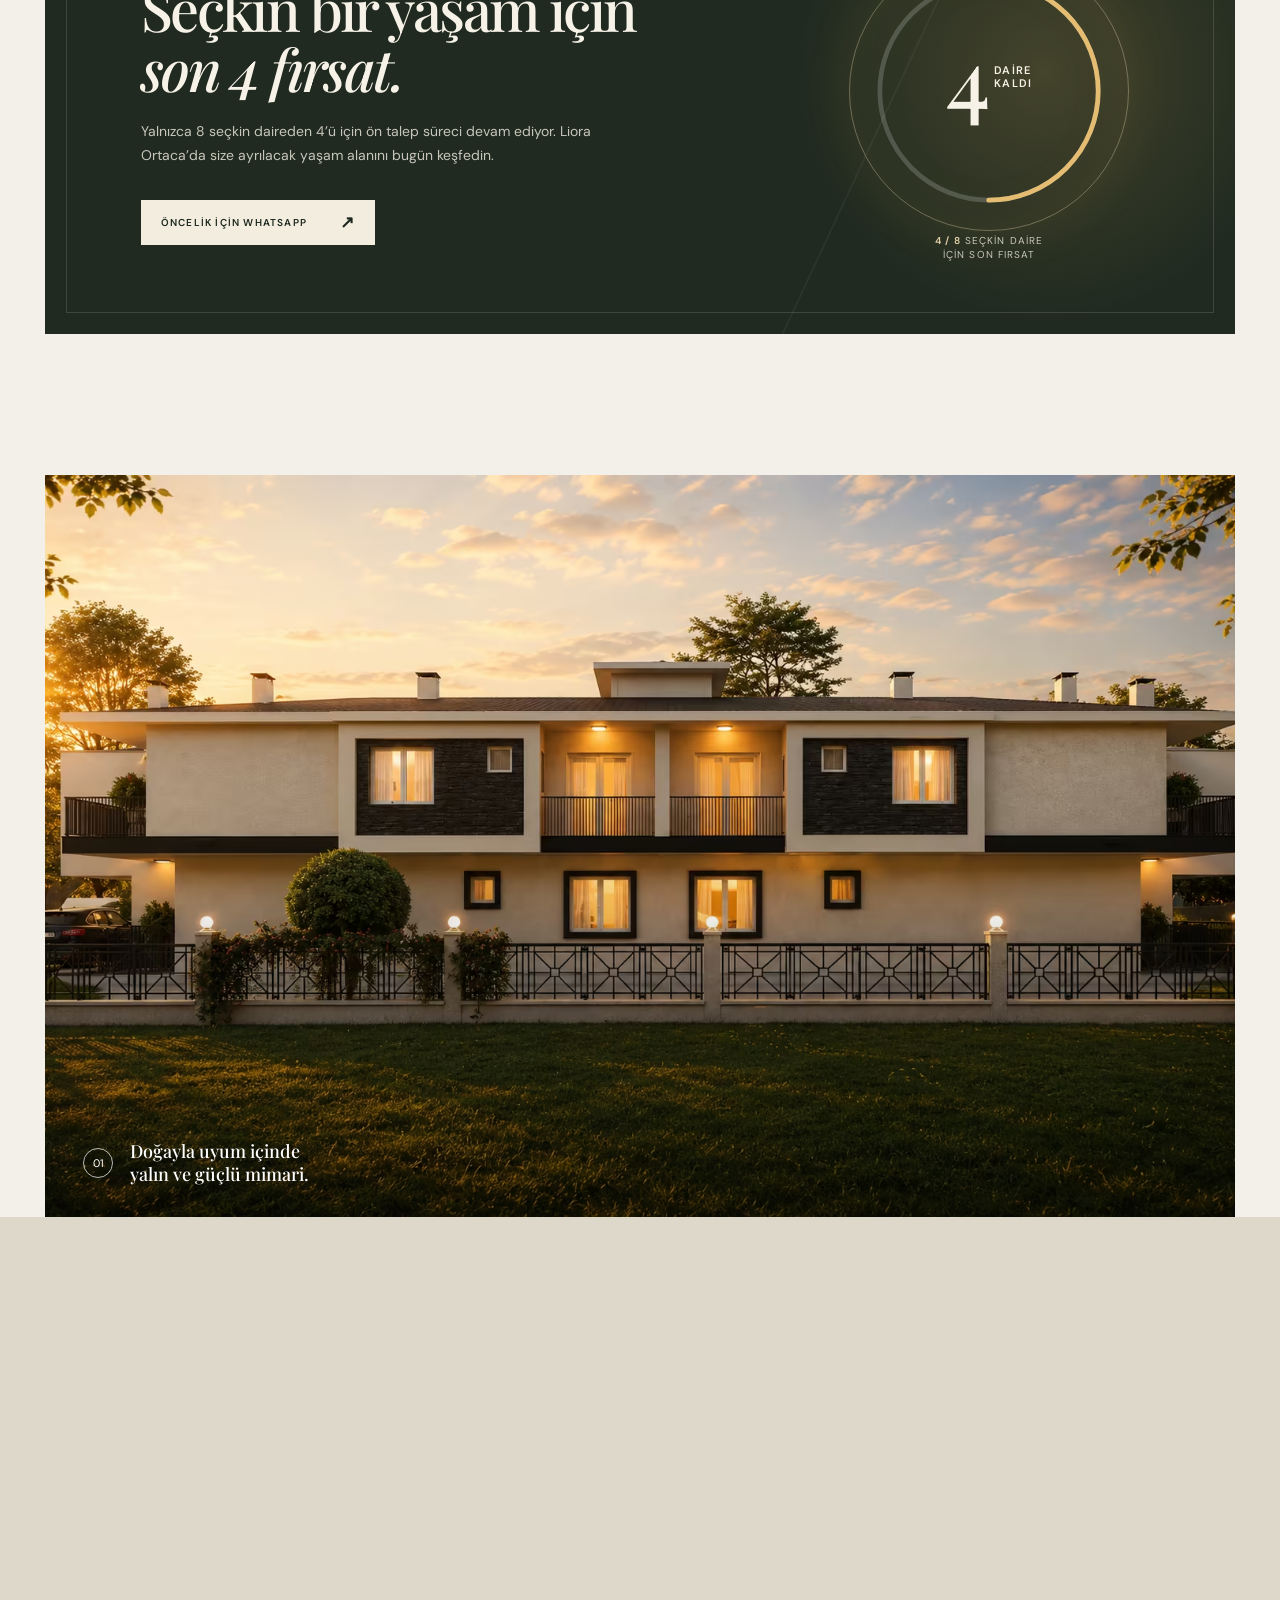
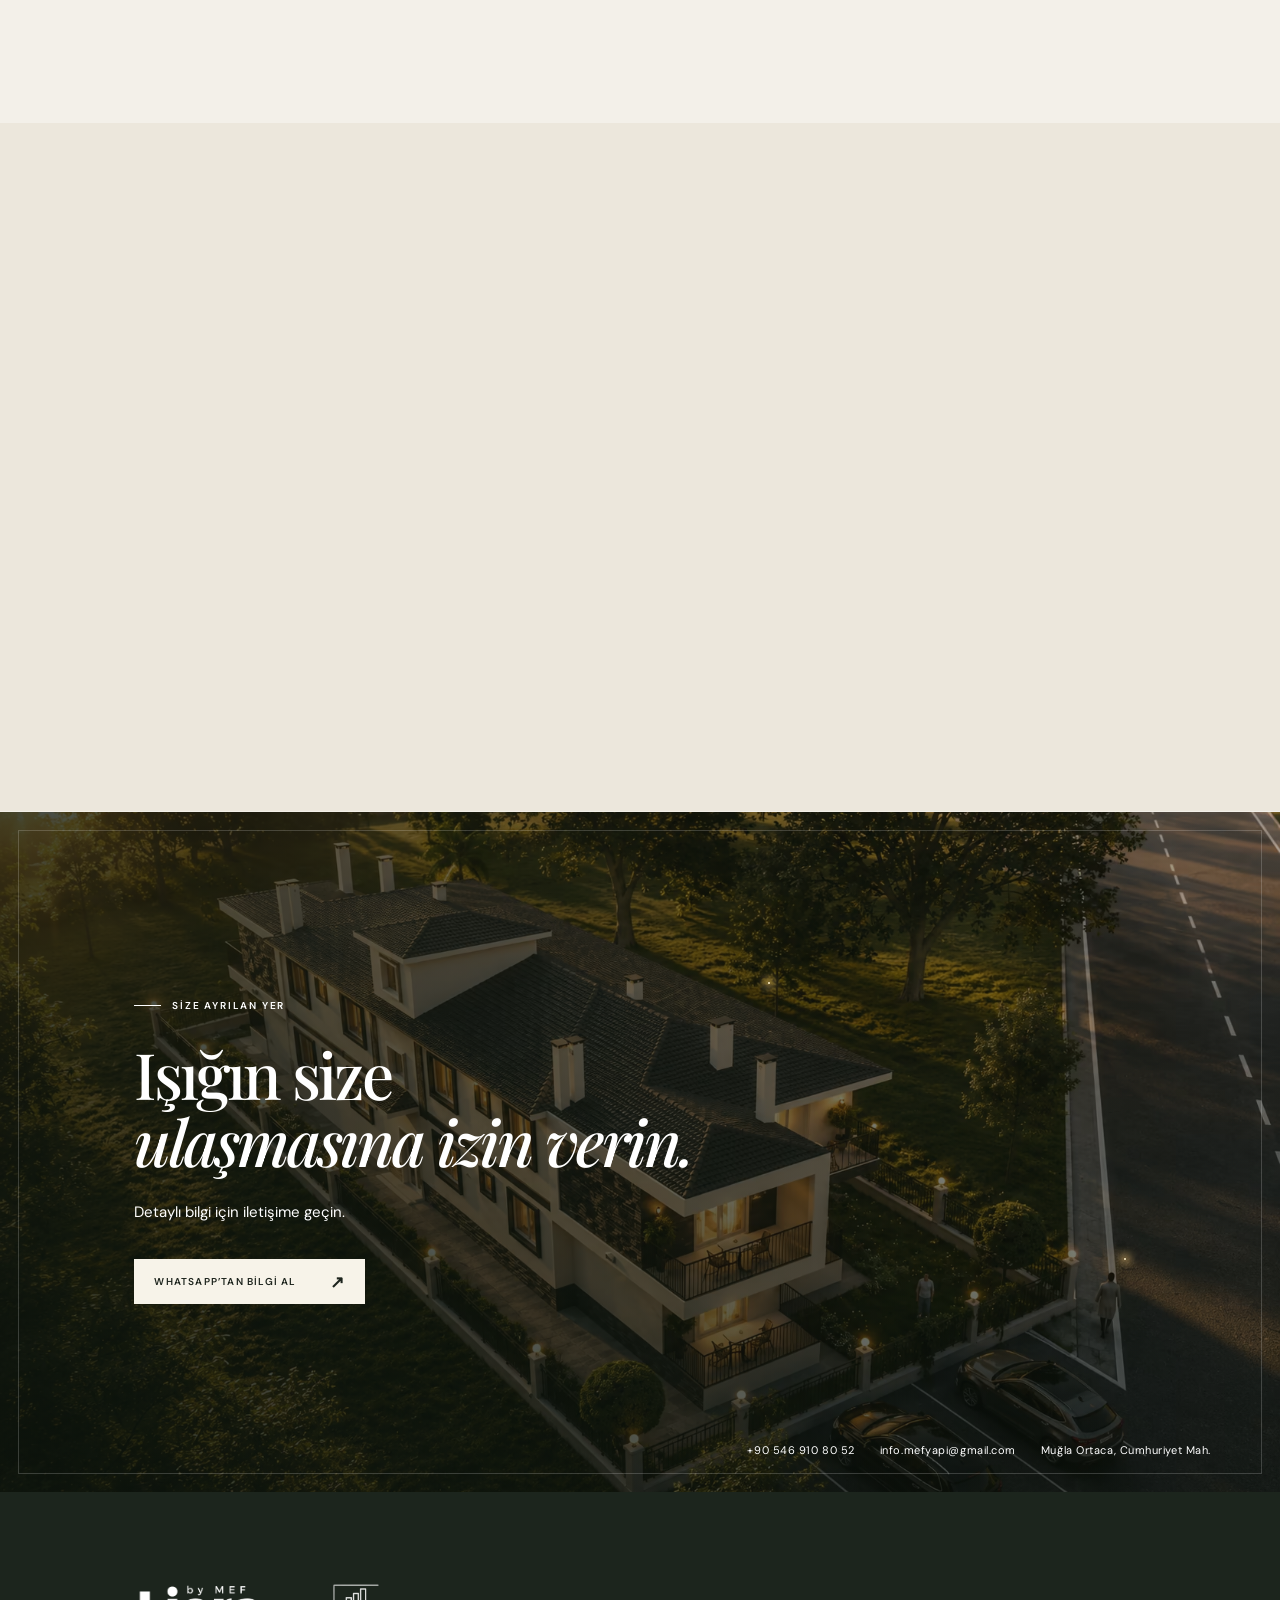
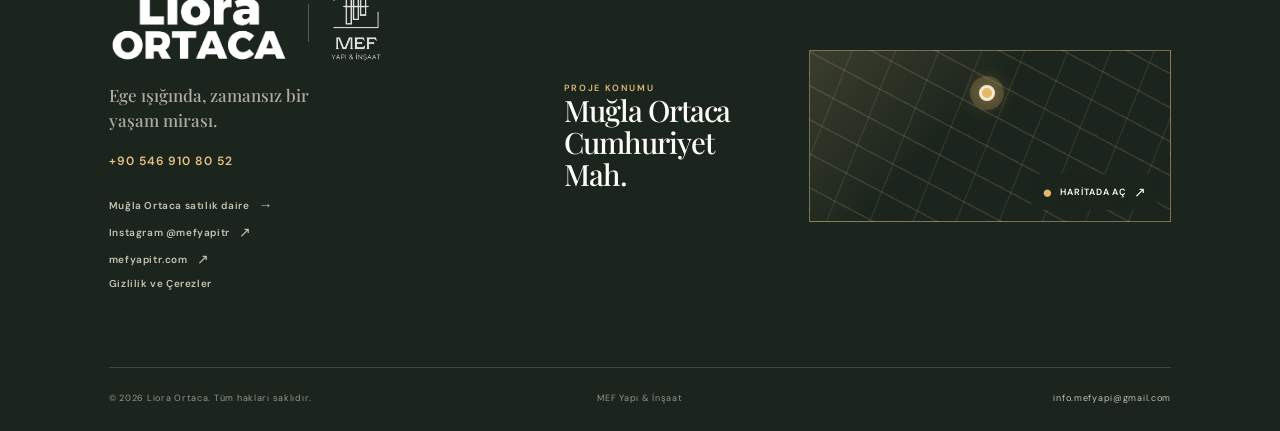
==== commit 9f841d41: "Optimize mobile performance and production SEO" ====
--- a/index.html
+++ b/index.html
@@ -4,51 +4,74 @@
     <meta charset="UTF-8" />
     <meta name="viewport" content="width=device-width, initial-scale=1.0" />
     <meta name="theme-color" content="#1b2118" />
-    <meta name="description" id="metaDescription" content="Liora Ortaca — Ege'nin ışığında, sekiz seçkin aileye özel zamansız yaşam." />
-    <title>Liora Ortaca | Zamansız Bir Miras</title>
-    <link rel="icon" href="assets/favicon.svg" type="image/svg+xml" />
-    <link rel="apple-touch-icon" href="assets/liora-wordmark.png" />
-    <link rel="preconnect" href="https://fonts.googleapis.com" />
-    <link rel="preconnect" href="https://fonts.gstatic.com" crossorigin />
-    <link rel="preload" as="image" href="assets/liora-corner.webp" fetchpriority="high" />
-    <link href="https://fonts.googleapis.com/css2?family=DM+Sans:opsz,wght@9..40,400;9..40,500;9..40,600&family=Playfair+Display:ital,wght@0,500;0,600;0,700;1,500&display=swap" rel="stylesheet" />
-    <link rel="stylesheet" href="style.css" />
-    <link rel="stylesheet" href="enhancements.css" />
-    <link rel="stylesheet" href="conversion.css" />
-    <link rel="stylesheet" href="map-fallback.css" />
-    <link rel="stylesheet" href="precision.css" />
-    <link rel="stylesheet" href="language.css" />
-    <link rel="stylesheet" href="whatsapp-widget.css?v=20260726" />
+    <meta name="description" id="metaDescription" content="Muğla Ortaca Cumhuriyet Mahallesi'nde MEF Yapı imzası taşıyan 8 dairelik Liora Ortaca'yı keşfedin. Kalan 4 daire için güncel bilgi alın." />
+    <meta name="keywords" content="Liora Ortaca, MEF Yapı Liora Ortaca, Muğla Ortaca satılık daire, Ortaca yeni daire, Cumhuriyet Mahallesi satılık daire, Muğla butik konut projesi" />
+    <meta name="author" content="MEF Yapı & İnşaat" />
+    <meta name="robots" id="robotsMeta" content="index,follow,max-image-preview:large,max-snippet:-1,max-video-preview:-1" />
+    <meta name="googlebot" id="googlebotMeta" content="index,follow,max-image-preview:large,max-snippet:-1,max-video-preview:-1" />
+    <meta name="format-detection" content="telephone=no" />
+    <meta name="geo.region" content="TR-48" />
+    <meta name="geo.placename" content="Ortaca, Muğla" />
+    <title>Liora Ortaca | Muğla Ortaca Satılık Daire Projesi</title>
+    <link rel="canonical" href="https://www.lioraortaca.com/" />
+    <link rel="alternate" hreflang="tr" href="https://www.lioraortaca.com/" />
+    <link rel="alternate" hreflang="en" href="https://www.lioraortaca.com/en" />
+    <link rel="alternate" hreflang="x-default" href="https://www.lioraortaca.com/" />
+    <meta property="og:type" content="website" />
+    <meta property="og:site_name" content="Liora Ortaca" />
+    <meta property="og:locale" id="ogLocale" content="tr_TR" />
+    <meta property="og:locale:alternate" id="ogLocaleAlternate" content="en_US" />
+    <meta property="og:title" id="ogTitle" content="Liora Ortaca | Muğla Ortaca Satılık Daire Projesi" />
+    <meta property="og:description" id="ogDescription" content="Doğal taş mimarisiyle yalnızca 8 seçkin aile için tasarlanan Liora Ortaca'da son 4 daire. Detaylı bilgi için iletişime geçin." />
+    <meta property="og:image" id="ogImage" content="https://www.lioraortaca.com/assets/liora-social.jpg" />
+    <meta property="og:image:width" content="1200" />
+    <meta property="og:image:height" content="630" />
+    <meta property="og:image:alt" id="ogImageAlt" content="Gün batımında Liora Ortaca butik konut projesi" />
+    <meta property="og:url" content="https://www.lioraortaca.com/" />
+    <meta name="twitter:card" content="summary_large_image" />
+    <meta name="twitter:title" id="twitterTitle" content="Liora Ortaca | Muğla Ortaca Satılık Daire Projesi" />
+    <meta name="twitter:description" id="twitterDescription" content="Muğla Ortaca'da doğal taş mimarili, 8 dairelik seçkin yaşam projesi. Son 4 daire için bilgi alın." />
+    <meta name="twitter:image" id="twitterImage" content="https://www.lioraortaca.com/assets/liora-social.jpg" />
+    <meta name="twitter:image:alt" id="twitterImageAlt" content="Gün batımında Liora Ortaca butik konut projesi" />
+    <link rel="icon" href="/assets/favicon.svg" type="image/svg+xml" />
+    <link rel="apple-touch-icon" href="/assets/liora-wordmark.png" />
+    <link rel="manifest" href="/manifest.webmanifest" />
+    <link rel="preload" as="image" href="/assets/liora-corner-1200.avif" type="image/avif" fetchpriority="high" imagesrcset="/assets/liora-corner-480.avif 480w, /assets/liora-corner-768.avif 768w, /assets/liora-corner-1200.avif 1200w, /assets/liora-corner-1672.avif 1672w" imagesizes="100vw" />
+    <link rel="stylesheet" href="/app.css?v=20260726p1" />
   </head>
   <body>
     <div class="grain" aria-hidden="true"></div>
     <header class="header" id="top">
-      <a class="brand" href="#top" aria-label="Liora Ortaca ana sayfa">
-        <span class="logo-lockup"><img src="assets/liora-wordmark.png" alt="Liora Ortaca" /></span>
+      <a class="brand" href="#top" aria-label="Liora Ortaca ana sayfa" data-i18n-aria-label="brandAria">
+        <span class="logo-lockup"><img src="/assets/liora-wordmark.png" width="871" height="394" alt="Liora Ortaca" /></span>
       </a>
-      <nav class="desktop-nav" aria-label="Ana menü">
+      <nav class="desktop-nav" aria-label="Ana menü" data-i18n-aria-label="navAria">
         <a href="#hikaye" data-i18n="navStory">Hikâye</a>
         <a href="#ayricaliklar" data-i18n="navPrivileges">Ayrıcalıklar</a>
         <a href="#galeri" data-i18n="navGallery">Galeri</a>
       </nav>
-      <div class="header-actions"><div class="language-switch" role="group" aria-label="Dil seçimi"><button class="language-button" type="button" data-language="tr" aria-pressed="true">TR</button><span></span><button class="language-button" type="button" data-language="en" aria-pressed="false">EN</button></div><a class="header-cta" href="#iletisim" data-i18n-html="headerCta">Bilgi Al <span>↗</span></a></div>
+      <div class="header-actions"><div class="language-switch" role="group" aria-label="Dil seçimi" data-i18n-aria-label="languageAria"><button class="language-button" type="button" data-language="tr" aria-pressed="true">TR</button><span></span><button class="language-button" type="button" data-language="en" aria-pressed="false">EN</button></div><a class="header-cta" href="#iletisim" data-conversion="header-info" data-i18n-html="headerCta">Bilgi Al <span>↗</span></a></div>
       <button class="menu-button" type="button" aria-label="Menüyü aç" aria-expanded="false"><i></i><i></i></button>
     </header>
 
-    <nav class="mobile-nav" aria-label="Mobil menü">
-      <a href="#hikaye" data-i18n="navStory">Hikâye</a><a href="#ayricaliklar" data-i18n="navPrivileges">Ayrıcalıklar</a><a href="#galeri" data-i18n="navGallery">Galeri</a><a href="#iletisim" data-i18n="navInfo">Bilgi Al</a>
+    <nav class="mobile-nav" aria-label="Mobil menü" data-i18n-aria-label="mobileNavAria">
+      <a href="#hikaye" data-i18n="navStory">Hikâye</a><a href="#ayricaliklar" data-i18n="navPrivileges">Ayrıcalıklar</a><a href="#galeri" data-i18n="navGallery">Galeri</a><a href="#iletisim" data-conversion="mobile-info" data-i18n="navInfo">Bilgi Al</a>
     </nav>
 
     <main>
       <section class="hero">
-        <div class="hero-image" role="img" aria-label="Liora Ortaca gün batımında dış cephe görünümü"></div>
+        <picture class="hero-image">
+          <source type="image/avif" srcset="/assets/liora-corner-480.avif 480w, /assets/liora-corner-768.avif 768w, /assets/liora-corner-1200.avif 1200w, /assets/liora-corner-1672.avif 1672w" sizes="100vw" />
+          <img src="/assets/liora-corner-1200.webp" srcset="/assets/liora-corner-480.webp 480w, /assets/liora-corner-768.webp 768w, /assets/liora-corner-1200.webp 1200w, /assets/liora-corner-1672.webp 1672w" sizes="100vw" width="1672" height="941" loading="eager" fetchpriority="high" alt="Muğla Ortaca'da gün batımında Liora Ortaca butik konut projesi" data-i18n-alt="heroImageAlt" />
+        </picture>
         <div class="hero-shade"></div>
         <div class="hero-atmosphere" aria-hidden="true"><span class="hero-frame"></span><i class="glint glint-one"></i><i class="glint glint-two"></i><i class="glint glint-three"></i></div>
         <div class="hero-content">
           <p class="eyebrow light"><span></span> <b data-i18n="heroKicker">MEF YAPI &amp; İNŞAAT SUNAR</b></p>
           <h1 data-i18n-html="heroTitle"><span class="heading-line">Işığı takip edin.</span><span class="heading-line"><em>Evine varın.</em></span></h1>
           <p class="hero-copy" data-i18n="heroCopy">Ege'nin en saf ışığında, doğal taşın zamansız karakteriyle şekillenen seçkin bir yaşam.</p>
-          <a class="button button-light" href="#iletisim" data-i18n-html="heroCta">Ön Talep Oluştur <span>↘</span></a>
+          <a class="hero-project-context" href="/mugla-ortaca-satilik-daire" hreflang="tr" data-sales-link data-i18n="heroSeoLine">Muğla Ortaca Cumhuriyet Mahallesi'nde satılık 8 dairelik butik konut projesi.</a>
+          <a class="button button-light" href="#iletisim" data-conversion="hero-info" data-i18n-html="heroCta">Ön Talep Oluştur <span>↘</span></a>
         </div>
         <a class="scroll-note" href="#hikaye"><span></span><b data-i18n="explore">Keşfet</b></a>
         <div class="hero-number"><strong>08</strong><span data-i18n-html="heroNumber">Seçkin aile için<br />özel tasarım</span></div>
@@ -61,7 +84,7 @@
           <h2 data-i18n-html="introTitle">Bir evden daha fazlası;<br /><em>bir yaşam mirası.</em></h2>
         </div>
         <div class="intro-copy reveal">
-          <p data-i18n="introCopy">Liora, bölgenin melodik tınısını taşından alan özel bir yaşam anlayışı. Her ayrıntısı, günün ilk ışığından akşamın altın saatine kadar huzuru hissettirmek için düşünüldü.</p>
+          <p data-i18n="introCopy">Liora, Muğla Ortaca'da satılık yeni daire arayanlar için bölgenin melodik tınısını doğal taşla buluşturan özel bir yaşam anlayışı. Her ayrıntısı, günün ilk ışığından akşamın altın saatine kadar huzuru hissettirmek için düşünüldü.</p>
           <a class="text-link" href="#ayricaliklar" data-i18n-html="introLink">Liora'yı keşfedin <span>→</span></a>
         </div>
       </section>
@@ -71,9 +94,9 @@
           <p class="eyebrow"><span></span> <b data-i18n="availabilityKicker">SINIRLI SAYIDA, SINIRSIZ AYRICALIK</b></p>
           <h2 id="availability-title" data-i18n-html="availabilityTitle">Seçkin bir yaşam için<br /><em>son 4 fırsat.</em></h2>
           <p data-i18n="availabilityCopy">Yalnızca 8 seçkin daireden 4’ü için ön talep süreci devam ediyor. Liora Ortaca’da size ayrılacak yaşam alanını bugün keşfedin.</p>
-          <a class="button button-ink" href="https://wa.me/905469108052?text=Merhaba%2C%20Liora%20Ortaca%27daki%20son%204%20daire%20i%C3%A7in%20bilgi%20almak%20istiyorum." target="_blank" rel="noopener" data-i18n-html="availabilityCta">Öncelik İçin WhatsApp <span>↗</span></a>
-        </div>
-        <div class="availability-counter reveal" aria-label="Sekiz daireden dört daire kaldı">
+          <a class="button button-ink" href="https://wa.me/905469108052?text=Merhaba%2C%20Liora%20Ortaca%27daki%20son%204%20daire%20i%C3%A7in%20bilgi%20almak%20istiyorum." target="_blank" rel="noopener" data-conversion="whatsapp-availability" data-i18n-html="availabilityCta">Öncelik İçin WhatsApp <span>↗</span></a>
+        </div>
+        <div class="availability-counter reveal" aria-label="Sekiz daireden dört daire kaldı" data-i18n-aria-label="counterAria">
           <div class="counter-halo"></div>
           <svg class="counter-ring" viewBox="0 0 120 120" aria-hidden="true"><circle class="counter-track" cx="60" cy="60" r="52"/><circle class="counter-progress" cx="60" cy="60" r="52"/></svg>
           <div class="counter-value"><strong data-count="4">0</strong><span data-i18n-html="counterLabel">daire<br />kaldı</span></div>
@@ -82,7 +105,10 @@
       </section>
 
       <section class="feature-image section-wide reveal">
-        <img src="assets/liora-facade.webp" alt="Liora Ortaca'nın doğal taş detaylı mimarisi" loading="lazy" decoding="async" />
+        <picture>
+          <source type="image/avif" srcset="/assets/liora-facade-480.avif 480w, /assets/liora-facade-768.avif 768w, /assets/liora-facade-1200.avif 1200w, /assets/liora-facade-1672.avif 1672w" sizes="(max-width: 760px) calc(100vw - 24px), 94vw" />
+          <img src="/assets/liora-facade-1200.webp" srcset="/assets/liora-facade-480.webp 480w, /assets/liora-facade-768.webp 768w, /assets/liora-facade-1200.webp 1200w, /assets/liora-facade-1672.webp 1672w" sizes="(max-width: 760px) calc(100vw - 24px), 94vw" width="1672" height="941" alt="Liora Ortaca'nın doğal taş detaylı mimarisi" data-i18n-alt="featureImageAlt" loading="lazy" decoding="async" />
+        </picture>
         <div class="feature-caption"><span>01</span><p data-i18n-html="featureCaption">Doğayla uyum içinde<br />yalın ve güçlü mimari.</p></div>
       </section>
 
@@ -101,19 +127,48 @@
       <section class="gallery section" id="galeri">
         <div class="gallery-header reveal"><p class="eyebrow"><span></span> <b data-i18n="galleryKicker">GÖRSEL YOLCULUK</b></p><p data-i18n-html="galleryTitle">Her açıdan bir başka<br />huzur hikâyesi.</p></div>
         <div class="gallery-grid">
-          <figure class="gallery-item large reveal"><img src="assets/liora-aerial.webp" alt="Liora Ortaca kuş bakışı görünüm" loading="lazy" decoding="async" /><figcaption data-i18n="galleryOne">Gün batımında Liora</figcaption></figure>
-          <figure class="gallery-item reveal"><img src="assets/liora-facade.webp" alt="Liora Ortaca ön cephe" loading="lazy" decoding="async" /><figcaption data-i18n="galleryTwo">İncelikle işlenen cephe</figcaption></figure>
-          <figure class="gallery-item reveal"><img src="assets/liora-masterplan.webp" alt="Liora Ortaca çevresiyle birlikte havadan görünüm" loading="lazy" decoding="async" /><figcaption data-i18n="galleryThree">Doğayla yan yana</figcaption></figure>
+          <figure class="gallery-item large reveal"><picture><source type="image/avif" srcset="/assets/liora-aerial-480.avif 480w, /assets/liora-aerial-768.avif 768w, /assets/liora-aerial-1200.avif 1200w, /assets/liora-aerial-1448.avif 1448w" sizes="(max-width: 760px) 50vw, 56vw" /><img src="/assets/liora-aerial-768.webp" srcset="/assets/liora-aerial-480.webp 480w, /assets/liora-aerial-768.webp 768w, /assets/liora-aerial-1200.webp 1200w, /assets/liora-aerial-1448.webp 1448w" sizes="(max-width: 760px) 50vw, 56vw" width="1448" height="1086" alt="Liora Ortaca kuş bakışı görünüm" data-i18n-alt="galleryOneAlt" loading="lazy" decoding="async" /></picture><figcaption data-i18n="galleryOne">Gün batımında Liora</figcaption></figure>
+          <figure class="gallery-item reveal"><picture><source type="image/avif" srcset="/assets/liora-facade-480.avif 480w, /assets/liora-facade-768.avif 768w, /assets/liora-facade-1200.avif 1200w, /assets/liora-facade-1672.avif 1672w" sizes="(max-width: 760px) 50vw, 40vw" /><img src="/assets/liora-facade-768.webp" srcset="/assets/liora-facade-480.webp 480w, /assets/liora-facade-768.webp 768w, /assets/liora-facade-1200.webp 1200w, /assets/liora-facade-1672.webp 1672w" sizes="(max-width: 760px) 50vw, 40vw" width="1672" height="941" alt="Liora Ortaca ön cephe" data-i18n-alt="galleryTwoAlt" loading="lazy" decoding="async" /></picture><figcaption data-i18n="galleryTwo">İncelikle işlenen cephe</figcaption></figure>
+          <figure class="gallery-item reveal"><picture><source type="image/avif" srcset="/assets/liora-masterplan-480.avif 480w, /assets/liora-masterplan-768.avif 768w, /assets/liora-masterplan-1200.avif 1200w, /assets/liora-masterplan-1672.avif 1672w" sizes="(max-width: 760px) 50vw, 40vw" /><img src="/assets/liora-masterplan-768.webp" srcset="/assets/liora-masterplan-480.webp 480w, /assets/liora-masterplan-768.webp 768w, /assets/liora-masterplan-1200.webp 1200w, /assets/liora-masterplan-1672.webp 1672w" sizes="(max-width: 760px) 50vw, 40vw" width="1672" height="941" alt="Liora Ortaca çevresiyle birlikte havadan görünüm" data-i18n-alt="galleryThreeAlt" loading="lazy" decoding="async" /></picture><figcaption data-i18n="galleryThree">Doğayla yan yana</figcaption></figure>
+        </div>
+      </section>
+
+      <section class="faq section" id="sorular" aria-labelledby="faq-title">
+        <div class="faq-heading reveal">
+          <p class="eyebrow"><span></span> <b data-i18n="faqKicker">MERAK EDİLENLER</b></p>
+          <h2 id="faq-title" data-i18n-html="faqTitle">Liora Ortaca hakkında<br /><em>kısa ve net cevaplar.</em></h2>
+          <p data-i18n="faqIntro">Yeni yaşamınıza karar verirken ihtiyaç duyacağınız temel proje bilgileri.</p>
+        </div>
+        <div class="faq-list reveal">
+          <details>
+            <summary><span data-i18n="faqOneQuestion">Liora Ortaca nerede?</span><i aria-hidden="true"></i></summary>
+            <p data-i18n="faqOneAnswer">Proje, Muğla'nın Ortaca ilçesinde, Cumhuriyet Mahallesi'nde konumlanmaktadır.</p>
+          </details>
+          <details>
+            <summary><span data-i18n="faqTwoQuestion">Projede kaç daire bulunuyor?</span><i aria-hidden="true"></i></summary>
+            <p data-i18n="faqTwoAnswer">Liora Ortaca yalnızca 8 seçkin aile için tasarlandı. Ön talep süreci şu anda son 4 daire için devam ediyor.</p>
+          </details>
+          <details>
+            <summary><span data-i18n="faqThreeQuestion">Kat planı ve mimari kataloğa nasıl ulaşabilirim?</span><i aria-hidden="true"></i></summary>
+            <p data-i18n="faqThreeAnswer">Detaylı mimari katalog, kat planları ve güncel ön talep bilgileri kurumsal iletişim kanallarımız üzerinden paylaşılmaktadır.</p>
+          </details>
+          <details>
+            <summary><span data-i18n="faqFourQuestion">Liora Ortaca daire fiyatları ve ön talep bilgisi nasıl alınır?</span><i aria-hidden="true"></i></summary>
+            <p><span data-i18n="faqFourAnswer">Güncel fiyat, müsait daire, kat planı ve ön talep bilgilerini WhatsApp, telefon veya e-posta üzerinden doğrudan ekibimizden alabilirsiniz.</span> <a href="#iletisim" data-conversion="faq-contact" data-i18n="faqLink">İletişime geçin →</a></p>
+          </details>
         </div>
       </section>
 
       <section class="contact" id="iletisim">
-        <div class="contact-image"></div><div class="contact-overlay"></div><div class="contact-atmosphere" aria-hidden="true"><span></span><i></i><i></i></div>
+        <picture class="contact-image">
+          <source type="image/avif" srcset="/assets/liora-masterplan-480.avif 480w, /assets/liora-masterplan-768.avif 768w, /assets/liora-masterplan-1200.avif 1200w, /assets/liora-masterplan-1672.avif 1672w" sizes="100vw" />
+          <img src="/assets/liora-masterplan-1200.webp" srcset="/assets/liora-masterplan-480.webp 480w, /assets/liora-masterplan-768.webp 768w, /assets/liora-masterplan-1200.webp 1200w, /assets/liora-masterplan-1672.webp 1672w" sizes="100vw" width="1672" height="941" loading="lazy" decoding="async" fetchpriority="low" alt="Liora Ortaca'nın doğayla çevrili havadan görünümü" data-i18n-alt="contactImageAlt" />
+        </picture><div class="contact-overlay"></div><div class="contact-atmosphere" aria-hidden="true"><span></span><i></i><i></i></div>
         <div class="contact-content reveal">
           <p class="eyebrow light"><span></span> <b data-i18n="contactKicker">SİZE AYRILAN YER</b></p>
           <h2 data-i18n-html="contactTitle">Işığın size<br /><em>ulaşmasına izin verin.</em></h2>
           <p data-i18n="contactCopy">Detaylı bilgi için iletişime geçin.</p>
-          <a class="button button-light" href="https://wa.me/905469108052?text=Merhaba%2C%20Liora%20Ortaca%20projesi%20hakk%C4%B1nda%20detayl%C4%B1%20bilgi%20almak%20istiyorum." target="_blank" rel="noopener" data-i18n-html="contactCta">WhatsApp’tan Bilgi Al <span>↗</span></a>
+          <a class="button button-light" href="https://wa.me/905469108052?text=Merhaba%2C%20Liora%20Ortaca%20projesi%20hakk%C4%B1nda%20detayl%C4%B1%20bilgi%20almak%20istiyorum." target="_blank" rel="noopener" data-conversion="whatsapp-contact" data-i18n-html="contactCta">WhatsApp’tan Bilgi Al <span>↗</span></a>
         </div>
         <div class="contact-info"><a href="tel:+905469108052">+90 546 910 80 52</a><a href="mailto:info.mefyapi@gmail.com">info.mefyapi@gmail.com</a><span data-i18n="location">Muğla Ortaca, Cumhuriyet Mah.</span></div>
       </section>
@@ -121,8 +176,8 @@
 
     <footer class="footer">
       <div class="footer-main">
-        <div class="footer-brand-block"><div class="footer-brand-signatures"><a class="brand footer-brand" href="#top" aria-label="Liora Ortaca ana sayfa"><span class="logo-lockup"><img src="assets/liora-wordmark.png" alt="Liora Ortaca" /></span></a><span class="brand-divider" aria-hidden="true"></span><a class="mef-brand" href="https://mefyapitr.com" target="_blank" rel="noopener noreferrer" aria-label="MEF Yapı & İnşaat web sitesi"><img src="assets/mef-yapi-logo.png" alt="MEF Yapı & İnşaat" /></a></div><p data-i18n="footerTagline">Ege ışığında, zamansız bir yaşam mirası.</p><a class="footer-phone" href="tel:+905469108052">+90 546 910 80 52</a><div class="footer-links"><a href="https://www.instagram.com/mefyapitr/" target="_blank" rel="noopener noreferrer" data-i18n-html="instagram">Instagram @mefyapitr <span>↗</span></a><a href="https://mefyapitr.com" target="_blank" rel="noopener noreferrer">mefyapitr.com <span>↗</span></a></div></div>
-        <div class="footer-location"><div><p class="footer-label" data-i18n="locationKicker">PROJE KONUMU</p><h2 data-i18n-html="locationTitle">Muğla Ortaca<br />Cumhuriyet Mah.</h2></div><div class="map-shell"><iframe title="Liora Ortaca proje konumu" src="https://www.google.com/maps?q=Mu%C4%9Fla%20Ortaca%20Cumhuriyet%20Mahallesi&amp;output=embed" loading="lazy" referrerpolicy="no-referrer-when-downgrade"></iframe><a class="map-link" href="https://www.google.com/maps/search/?api=1&amp;query=Mu%C4%9Fla%20Ortaca%20Cumhuriyet%20Mahallesi" target="_blank" rel="noopener" data-i18n-html="mapLink"><span class="map-pin">●</span> Haritada aç <b>↗</b></a></div></div>
+        <div class="footer-brand-block"><div class="footer-brand-signatures"><a class="brand footer-brand" href="#top" aria-label="Liora Ortaca ana sayfa" data-i18n-aria-label="brandAria"><span class="logo-lockup"><img src="/assets/liora-wordmark.png" width="871" height="394" alt="Liora Ortaca" /></span></a><span class="brand-divider" aria-hidden="true"></span><a class="mef-brand" href="https://mefyapitr.com" target="_blank" rel="noopener noreferrer" aria-label="MEF Yapı & İnşaat web sitesi" data-i18n-aria-label="mefAria"><img src="/assets/mef-yapi-logo.png" width="198" height="293" alt="MEF Yapı & İnşaat" /></a></div><p data-i18n="footerTagline">Ege ışığında, zamansız bir yaşam mirası.</p><a class="footer-phone" href="tel:+905469108052">+90 546 910 80 52</a><div class="footer-links"><a href="/mugla-ortaca-satilik-daire" hreflang="tr" data-sales-link data-i18n-html="salesGuideLink">Muğla Ortaca satılık daire <span>→</span></a><a href="https://www.instagram.com/mefyapitr/" target="_blank" rel="noopener noreferrer" data-i18n-html="instagram">Instagram @mefyapitr <span>↗</span></a><a href="https://mefyapitr.com" target="_blank" rel="noopener noreferrer">mefyapitr.com <span>↗</span></a><a href="/privacy" data-privacy-link data-i18n="privacyLink">Gizlilik ve Çerezler</a><button class="cookie-settings" id="cookieSettings" type="button" data-i18n="cookieSettings">Çerez Tercihleri</button></div></div>
+        <div class="footer-location"><div><p class="footer-label" data-i18n="locationKicker">PROJE KONUMU</p><h2 data-i18n-html="locationTitle">Muğla Ortaca<br />Cumhuriyet Mah.</h2></div><div class="map-shell"><iframe title="Liora Ortaca proje konumu" data-i18n-title="mapTitle" src="https://www.google.com/maps?q=Mu%C4%9Fla%20Ortaca%20Cumhuriyet%20Mahallesi&amp;output=embed" loading="lazy" referrerpolicy="no-referrer"></iframe><a class="map-link" href="https://www.google.com/maps/search/?api=1&amp;query=Mu%C4%9Fla%20Ortaca%20Cumhuriyet%20Mahallesi" target="_blank" rel="noopener" data-i18n-html="mapLink"><span class="map-pin">●</span> Haritada aç <b>↗</b></a></div></div>
       </div>
       <div class="footer-meta"><p data-i18n="copyright">© 2026 Liora Ortaca. Tüm hakları saklıdır.</p><p>MEF Yapı &amp; İnşaat</p><a href="mailto:info.mefyapi@gmail.com">info.mefyapi@gmail.com</a></div>
     </footer>
@@ -142,6 +197,21 @@
       </a>
       <button class="whatsapp-dismiss" id="whatsappDismiss" type="button" aria-label="Bildirimi küçült">×</button>
     </div>
-    <script src="script.js?v=20260726b"></script>
+
+    <aside class="consent-banner" id="consentBanner" role="dialog" aria-modal="false" aria-labelledby="consentTitle" aria-describedby="consentText" hidden>
+      <div class="consent-copy">
+        <strong id="consentTitle" data-i18n="consentTitle">Gizliliğiniz sizin seçiminiz</strong>
+        <p id="consentText"><span data-i18n="consentText">Site performansını ve reklam dönüşümlerini ölçmek için yalnızca izninizle Analytics kullanırız.</span> <a href="/privacy" data-privacy-link data-i18n="privacyLink">Gizlilik ve Çerezler</a></p>
+      </div>
+      <div class="consent-actions">
+        <button class="consent-secondary" id="consentReject" type="button" data-i18n="consentReject">Reddet</button>
+        <button class="consent-primary" id="consentAccept" type="button" data-i18n="consentAccept">Kabul Et</button>
+      </div>
+    </aside>
+
+    <script src="/site-config.js?v=20260726p1"></script>
+    <script src="/seo.js?v=20260726p1"></script>
+    <script src="/script.js?v=20260726p1"></script>
+    <script src="/analytics.js?v=20260726p1"></script>
   </body>
 </html>
--- a/app.css
+++ b/app.css
@@ -0,0 +1,227 @@
+/* fonts.css */
+@font-face {
+  font-family: "DM Sans";
+  font-style: normal;
+  font-weight: 400 600;
+  font-display: swap;
+  src: url("/assets/fonts/dm-sans-latin-ext.woff2") format("woff2");
+  unicode-range: U+0100-02BA, U+02BD-02C5, U+02C7-02CC, U+02CE-02D7, U+02DD-02FF, U+0304, U+0308, U+0329, U+1D00-1DBF, U+1E00-1E9F, U+1EF2-1EFF, U+2020, U+20A0-20AB, U+20AD-20C0, U+2113, U+2C60-2C7F, U+A720-A7FF;
+}
+
+@font-face {
+  font-family: "DM Sans";
+  font-style: normal;
+  font-weight: 400 600;
+  font-display: swap;
+  src: url("/assets/fonts/dm-sans-latin.woff2") format("woff2");
+  unicode-range: U+0000-00FF, U+0131, U+0152-0153, U+02BB-02BC, U+02C6, U+02DA, U+02DC, U+0304, U+0308, U+0329, U+2000-206F, U+20AC, U+2122, U+2191, U+2193, U+2212, U+2215, U+FEFF, U+FFFD;
+}
+
+@font-face {
+  font-family: "Playfair Display";
+  font-style: normal;
+  font-weight: 500 700;
+  font-display: swap;
+  src: url("/assets/fonts/playfair-normal-latin-ext.woff2") format("woff2");
+  unicode-range: U+0100-02BA, U+02BD-02C5, U+02C7-02CC, U+02CE-02D7, U+02DD-02FF, U+0304, U+0308, U+0329, U+1D00-1DBF, U+1E00-1E9F, U+1EF2-1EFF, U+2020, U+20A0-20AB, U+20AD-20C0, U+2113, U+2C60-2C7F, U+A720-A7FF;
+}
+
+@font-face {
+  font-family: "Playfair Display";
+  font-style: normal;
+  font-weight: 500 700;
+  font-display: swap;
+  src: url("/assets/fonts/playfair-normal-latin.woff2") format("woff2");
+  unicode-range: U+0000-00FF, U+0131, U+0152-0153, U+02BB-02BC, U+02C6, U+02DA, U+02DC, U+0304, U+0308, U+0329, U+2000-206F, U+20AC, U+2122, U+2191, U+2193, U+2212, U+2215, U+FEFF, U+FFFD;
+}
+
+@font-face {
+  font-family: "Playfair Display";
+  font-style: italic;
+  font-weight: 500;
+  font-display: swap;
+  src: url("/assets/fonts/playfair-italic-latin-ext.woff2") format("woff2");
+  unicode-range: U+0100-02BA, U+02BD-02C5, U+02C7-02CC, U+02CE-02D7, U+02DD-02FF, U+0304, U+0308, U+0329, U+1D00-1DBF, U+1E00-1E9F, U+1EF2-1EFF, U+2020, U+20A0-20AB, U+20AD-20C0, U+2113, U+2C60-2C7F, U+A720-A7FF;
+}
+
+@font-face {
+  font-family: "Playfair Display";
+  font-style: italic;
+  font-weight: 500;
+  font-display: swap;
+  src: url("/assets/fonts/playfair-italic-latin.woff2") format("woff2");
+  unicode-range: U+0000-00FF, U+0131, U+0152-0153, U+02BB-02BC, U+02C6, U+02DA, U+02DC, U+0304, U+0308, U+0329, U+2000-206F, U+20AC, U+2122, U+2191, U+2193, U+2212, U+2215, U+FEFF, U+FFFD;
+}
+
+/* style.css */
+:root{--ink:#1d241d;--paper:#f3f0e9;--sand:#d8ceb9;--gold:#c89a4b;--line:rgba(29,36,29,.17);--serif:"Playfair Display",Georgia,serif;--sans:"DM Sans",Arial,sans-serif}*{box-sizing:border-box}html{scroll-behavior:smooth}body{margin:0;background:var(--paper);color:var(--ink);font-family:var(--sans);font-size:15px}.grain{inset:0;opacity:.25;pointer-events:none;position:fixed;z-index:10;background-image:url("data:image/svg+xml,%3Csvg viewBox='0 0 180 180' xmlns='http://www.w3.org/2000/svg'%3E%3Cfilter id='n'%3E%3CfeTurbulence type='fractalNoise' baseFrequency='.85' numOctaves='3' stitchTiles='stitch'/%3E%3C/filter%3E%3Crect width='100%25' height='100%25' filter='url(%23n)' opacity='.16'/%3E%3C/svg%3E")}.header{height:88px;position:absolute;top:0;left:0;right:0;z-index:5;display:flex;align-items:center;padding:0 clamp(24px,5.4vw,82px);color:#fff;border-bottom:1px solid rgba(255,255,255,.25)}.brand{display:inline-flex;color:inherit;align-items:center;gap:10px;text-decoration:none}.brand-mark{width:31px;height:31px;border:1px solid currentColor;border-radius:50%;display:grid;place-items:center;font-family:var(--serif);font-size:21px;font-style:italic}.brand-name{font-family:var(--serif);letter-spacing:.18em;font-size:18px;font-weight:600;line-height:.8}.brand-name small{display:block;font-family:var(--sans);font-size:6px;letter-spacing:.45em;margin:8px 0 0 2px;font-weight:500}.desktop-nav{display:flex;gap:34px;margin:auto}.desktop-nav a{font-size:11px;letter-spacing:.08em;color:inherit;text-decoration:none}.desktop-nav a:hover{color:#f0cf94}.header-cta{font-size:11px;color:#fff;text-decoration:none;border-bottom:1px solid #fff;padding-bottom:6px;letter-spacing:.06em}.header-cta span{margin-left:8px}.menu-button{display:none}.hero{height:max(720px,100vh);min-height:650px;position:relative;color:#fff;overflow:hidden}.hero-image,.contact-image{position:absolute;inset:0;background-size:cover;background-position:center}.hero-shade{position:absolute;inset:0;background:linear-gradient(90deg,rgba(10,16,10,.66),rgba(10,16,10,.13) 65%,rgba(10,16,10,.24)),linear-gradient(0deg,rgba(10,16,10,.39),transparent 42%)}.hero-content{position:absolute;z-index:1;top:50%;left:clamp(24px,12vw,185px);transform:translateY(-41%);max-width:770px}.eyebrow{font-size:10px;font-weight:600;letter-spacing:.18em;margin:0 0 28px;display:flex;align-items:center;gap:11px}.eyebrow span{background:var(--gold);display:inline-block;width:27px;height:1px}.eyebrow.light span{background:#fff}h1,h2,h3,p{margin-top:0}h1,h2{font-family:var(--serif);font-weight:500;letter-spacing:-.045em}h1{font-size:clamp(55px,7vw,108px);line-height:.97;margin-bottom:30px}h1 em,h2 em{font-weight:500}.hero-copy{font-size:15px;line-height:1.7;width:min(420px,90%);color:#f3f0e9;margin-bottom:36px}.button{display:inline-flex;align-items:center;gap:33px;padding:16px 20px;text-decoration:none;text-transform:uppercase;font-size:10px;letter-spacing:.12em;font-weight:600;transition:.25s}.button span{font-size:17px;line-height:0}.button-light{color:#1d241d;background:#f7f3e9}.button-light:hover{background:#d7b674;transform:translateY(-2px)}.scroll-note{position:absolute;bottom:37px;left:clamp(24px,5.4vw,82px);z-index:1;color:#fff;text-decoration:none;text-transform:uppercase;font-size:9px;letter-spacing:.15em;display:flex;align-items:center;gap:13px}.scroll-note span{width:1px;height:43px;background:#fff}.hero-number{position:absolute;bottom:36px;right:clamp(24px,5.4vw,82px);z-index:1;color:#fff;display:flex;gap:14px;align-items:center}.hero-number strong{font-family:var(--serif);font-size:40px;font-weight:500}.hero-number span{font-size:9px;line-height:1.4;text-transform:uppercase;letter-spacing:.1em}.section{padding:clamp(95px,13vw,190px) clamp(24px,10.5vw,160px)}.intro{display:grid;grid-template-columns:1fr 2.5fr 1.35fr;gap:40px}.intro-kicker{font-size:10px;letter-spacing:.15em;padding-top:7px}.intro-kicker span{color:var(--gold);margin:0 4px}.intro h2,.privileges h2,.contact h2{font-size:clamp(40px,4.3vw,66px);line-height:1.05;margin:0}.intro-copy{align-self:end;padding-bottom:3px}.intro-copy p{font-size:14px;line-height:1.8;max-width:320px;margin-bottom:28px}.text-link{color:var(--ink);text-decoration:none;border-bottom:1px solid var(--ink);font-size:10px;letter-spacing:.13em;text-transform:uppercase;padding-bottom:6px}.text-link span{font-size:15px;margin-left:18px}.section-wide{margin:0 clamp(14px,3.5vw,54px);height:min(58vw,750px);min-height:460px;position:relative;overflow:hidden}.feature-image img{width:100%;height:100%;object-fit:cover;object-position:center}.feature-image:after{content:"";position:absolute;inset:0;background:linear-gradient(0deg,rgba(0,0,0,.46),transparent 47%)}.feature-caption{z-index:1;position:absolute;bottom:32px;left:clamp(22px,3vw,48px);color:#fff;display:flex;align-items:center;gap:17px}.feature-caption span{font-size:11px;border:1px solid rgba(255,255,255,.7);height:30px;width:30px;display:grid;place-items:center;border-radius:50%}.feature-caption p{font-family:var(--serif);font-size:18px;line-height:1.25;margin:0}.privileges{display:grid;grid-template-columns:1fr 1.47fr;gap:10vw;background:#ded8ca}.privilege-list{border-top:1px solid var(--line)}.privilege{display:grid;grid-template-columns:45px 1fr 25px;gap:20px;padding:31px 0 28px;border-bottom:1px solid var(--line)}.count{font-family:var(--serif);font-size:14px;color:#8e7b5b}.privilege h3{font-family:var(--serif);font-size:25px;font-weight:500;letter-spacing:-.03em;margin:0 0 9px}.privilege p{max-width:405px;font-size:13px;line-height:1.65;margin:0}.arrow{font-size:18px;color:#8e7b5b}.gallery{padding-top:clamp(90px,12vw,180px);padding-bottom:clamp(90px,12vw,180px)}.gallery-header{display:flex;justify-content:space-between;align-items:flex-start;margin-bottom:45px}.gallery-header>p:last-child{font-family:var(--serif);font-size:19px;line-height:1.3;margin:0}.gallery-grid{display:grid;grid-template-columns:1.38fr 1fr;gap:14px}.gallery-item{margin:0;position:relative;height:36vw;max-height:515px;min-height:320px;overflow:hidden}.gallery-item.large{grid-row:span 2;height:calc(72vw + 14px);max-height:1044px}.gallery-item img{height:100%;width:100%;object-fit:cover;transition:transform .7s ease}.gallery-item:hover img{transform:scale(1.045)}.gallery-item figcaption{position:absolute;bottom:20px;left:20px;color:white;font-family:var(--serif);font-size:16px;text-shadow:0 1px 9px #000}.contact{position:relative;min-height:680px;color:#fff;display:flex;align-items:center;padding:clamp(70px,10vw,150px) clamp(24px,10.5vw,160px);overflow:hidden}.contact-image{background-position:center}.contact-overlay{position:absolute;inset:0;background:linear-gradient(90deg,rgba(12,20,13,.77),rgba(12,20,13,.33)),linear-gradient(0deg,rgba(12,20,13,.4),transparent)}.contact-content{position:relative;z-index:1;max-width:600px}.contact h2{font-size:clamp(43px,5vw,76px);margin-bottom:25px}.contact-content>p:not(.eyebrow){line-height:1.75;max-width:420px;margin-bottom:34px}.contact-info{position:absolute;z-index:1;bottom:35px;right:clamp(24px,5.4vw,82px);display:flex;gap:25px}.contact-info a{color:#fff;text-decoration:none;font-size:11px;letter-spacing:.05em}.footer{display:flex;align-items:center;justify-content:space-between;padding:36px clamp(24px,5.4vw,82px);font-size:10px;color:#5e645a}.footer-brand{color:var(--ink)}.footer p{margin:0}.whatsapp{position:fixed;z-index:20;right:24px;bottom:24px;background:#255b45;color:#fff;border-radius:30px;display:flex;align-items:center;gap:9px;padding:12px 16px 12px 12px;text-decoration:none;box-shadow:0 8px 27px rgba(0,0,0,.24);font-size:11px;font-weight:600;letter-spacing:.02em;transition:.2s}.whatsapp:hover{background:#1d4435;transform:translateY(-2px)}.whatsapp svg{height:22px;width:22px}.reveal{opacity:0;transform:translateY(22px);transition:opacity .75s ease,transform .75s ease}.reveal.visible{opacity:1;transform:none}@media(max-width:760px){.header{height:70px;padding:0 22px}.desktop-nav,.header-cta{display:none}.menu-button{margin-left:auto;display:flex;border:0;background:transparent;color:#fff;width:36px;height:30px;flex-direction:column;justify-content:center;gap:7px;cursor:pointer}.menu-button i{background:currentColor;width:26px;height:1px;display:block;transition:.2s}.menu-button.open i:first-child{transform:translateY(4px) rotate(45deg)}.menu-button.open i:last-child{transform:translateY(-4px) rotate(-45deg)}.mobile-nav{display:flex;opacity:0;visibility:hidden;transform:translateY(-10px);position:absolute;z-index:4;top:70px;left:0;right:0;background:#1d241d;flex-direction:column;padding:16px 22px 24px;transition:.2s}.mobile-nav.open{opacity:1;visibility:visible;transform:none}.mobile-nav a{color:#fff;text-decoration:none;padding:12px 0;border-bottom:1px solid rgba(255,255,255,.15);font-family:var(--serif);font-size:21px}.hero{height:100svh;min-height:600px}.hero-image{background-position:56% center}.hero-content{left:24px;top:52%;transform:translateY(-38%)}h1{font-size:54px}.hero-copy{font-size:13px;max-width:310px}.hero-number{right:23px;bottom:26px}.scroll-note{left:24px;bottom:25px}.scroll-note span{height:30px}.section{padding:82px 24px}.intro{display:block}.intro-kicker{margin-bottom:54px}.intro-main{margin-bottom:35px}.intro h2,.privileges h2{font-size:42px}.section-wide{margin:0 12px;height:126vw;min-height:450px}.feature-image img{object-position:58% center}.privileges{display:block;padding-top:83px;padding-bottom:83px}.privileges-title{margin-bottom:54px}.privilege{grid-template-columns:31px 1fr 15px;gap:10px;padding:25px 0}.privilege h3{font-size:22px}.privilege p{font-size:12px}.gallery-header{display:block;margin-bottom:28px}.gallery-header .eyebrow{margin-bottom:20px}.gallery-grid{gap:10px;grid-template-columns:1fr 1fr}.gallery-item{height:52vw;min-height:185px}.gallery-item.large{height:105vw;min-height:375px}.gallery-item figcaption{font-size:13px;bottom:12px;left:12px}.contact{min-height:640px;padding:80px 24px}.contact h2{font-size:43px}.contact-info{bottom:25px;left:24px;right:24px;justify-content:space-between;gap:10px}.contact-info a{font-size:9px}.footer{padding:30px 24px;display:grid;grid-template-columns:1fr 1fr;gap:20px}.footer p:last-child{grid-column:2;text-align:right}.footer p{font-size:9px}.whatsapp{right:16px;bottom:16px;padding:12px}.whatsapp span{display:none}}@media(min-width:761px){.mobile-nav{display:none}}
+
+/* enhancements.css */
+/* Liora brand refinement: original logo, ambient light, and editorial motion. */
+.brand{gap:0}
+.logo-lockup{display:block;position:relative;width:168px;height:62px;overflow:hidden}
+.logo-lockup img{display:block;position:absolute;top:-108px;left:-24px;width:217px;height:auto;max-width:none}
+
+.desktop-nav a{position:relative;padding:8px 0}
+.desktop-nav a::after{position:absolute;right:0;bottom:2px;left:0;height:1px;content:"";background:#efd39d;transform:scaleX(0);transform-origin:right;transition:transform .35s ease}
+.desktop-nav a:hover::after{transform:scaleX(1);transform-origin:left}
+
+.hero-image{background-position:center;animation:liora-slow-zoom 16s ease-out both}
+.hero-atmosphere,.contact-atmosphere{position:absolute;inset:0;pointer-events:none;overflow:hidden}
+.hero-frame{position:absolute;inset:23px;border:1px solid rgba(255,255,255,.24);animation:liora-frame-breathe 6s ease-in-out infinite}
+.hero-frame::before,.hero-frame::after{position:absolute;width:68px;height:68px;content:"";border-color:#ead1a3;border-style:solid}
+.hero-frame::before{top:-1px;left:-1px;border-width:1px 0 0 1px}
+.hero-frame::after{right:-1px;bottom:-1px;border-width:0 1px 1px 0}
+.glint{position:absolute;width:3px;height:3px;background:#fff5d7;border-radius:50%;box-shadow:0 0 8px 3px rgba(255,222,151,.7);animation:liora-glint 4.6s ease-in-out infinite}
+.glint-one{top:27%;left:24%;animation-delay:-.8s}.glint-two{top:38%;right:16%;animation-delay:-2.5s}.glint-three{right:30%;bottom:22%;animation-delay:-3.5s}
+
+.heading-line{display:block;overflow:hidden;animation:liora-title-lift 1.15s cubic-bezier(.16,1,.3,1) both}
+.heading-line + .heading-line{animation-delay:.13s}
+.hero .eyebrow{animation:liora-fade-up .75s .08s both}
+.hero-copy{animation:liora-fade-up .8s .45s both}
+.hero-content .button{animation:liora-fade-up .8s .58s both}
+.reveal.visible h2{animation:liora-heading-reveal .85s cubic-bezier(.16,1,.3,1) both}
+
+.contact-atmosphere span{position:absolute;inset:18px;border:1px solid rgba(255,255,255,.18);animation:liora-frame-breathe 7s 1s ease-in-out infinite}
+.contact-atmosphere i{position:absolute;width:2px;height:2px;background:#fff2cb;border-radius:50%;box-shadow:0 0 9px 4px rgba(255,209,123,.55);animation:liora-glint 5s ease-in-out infinite}
+.contact-atmosphere i:first-of-type{top:25%;left:60%;animation-delay:-1.2s}.contact-atmosphere i:last-of-type{right:12%;bottom:34%;animation-delay:-3s}
+.contact-info{align-items:center}
+.contact-info a,.contact-info span{color:#fff;text-decoration:none;font-size:11px;letter-spacing:.05em}
+.footer-brand{filter:invert(1)}
+.footer .logo-lockup{width:128px;height:48px}
+.footer .logo-lockup img{top:-82px;left:-18px;width:165px}
+
+@keyframes liora-slow-zoom{from{transform:scale(1.035)}to{transform:scale(1.09)}}
+@keyframes liora-title-lift{from{opacity:0;transform:translateY(105%)}to{opacity:1;transform:translateY(0)}}
+@keyframes liora-fade-up{from{opacity:0;transform:translateY(18px)}to{opacity:1;transform:none}}
+@keyframes liora-heading-reveal{from{opacity:0;filter:blur(5px);transform:translateY(28px)}to{opacity:1;filter:blur(0);transform:none}}
+@keyframes liora-frame-breathe{0%,100%{opacity:.4}50%{opacity:.86}}
+@keyframes liora-glint{0%,100%{opacity:.2;transform:scale(.4)}45%{opacity:1;transform:scale(1.3)}60%{opacity:.35;transform:scale(.55)}}
+
+@media(max-width:760px){
+  .logo-lockup{width:132px;height:49px}.logo-lockup img{top:-85px;left:-19px;width:171px}
+  .hero-image{background-position:61% center}.hero-frame{inset:13px}.hero-frame::before,.hero-frame::after{width:40px;height:40px}
+  .contact{min-height:690px}.contact-info{display:grid;grid-template-columns:1fr 1fr;gap:10px}.contact-info span{grid-column:1/-1;font-size:9px}.contact-info a{font-size:9px}
+}
+@media(prefers-reduced-motion:reduce){*,*::before,*::after{scroll-behavior:auto!important;animation-duration:.01ms!important;animation-iteration-count:1!important}}
+
+/* conversion.css */
+/* Conversion-focused layout and precision brand corrections. */
+@media(min-width:761px){
+  .header{display:grid;grid-template-columns:1fr auto 1fr}
+  .header .brand{justify-self:start}.desktop-nav{justify-self:center;margin:0}.header-cta{justify-self:end}
+}
+.logo-lockup{width:168px;height:73px}
+.logo-lockup img{top:-108px;left:-24px;width:217px}
+.heading-line{padding:.08em 0 .12em;margin:-.08em 0 -.12em;overflow:visible;line-height:1.12}
+
+.availability{position:relative;display:grid;grid-template-columns:minmax(0,1.35fr) minmax(300px,.65fr);gap:clamp(45px,8vw,135px);margin:0 clamp(14px,3.5vw,54px) clamp(85px,11vw,160px);padding:clamp(55px,7vw,105px) clamp(28px,7.5vw,125px);overflow:hidden;color:#f7f2e7;background:#202a20}
+.availability::before{position:absolute;inset:0;content:"";pointer-events:none;background:radial-gradient(circle at 84% 46%,rgba(213,169,89,.2),transparent 24%),linear-gradient(115deg,transparent 0 68%,rgba(255,255,255,.045) 68% 68.15%,transparent 68.15%)}
+.availability::after{position:absolute;top:21px;right:21px;bottom:21px;left:21px;content:"";pointer-events:none;border:1px solid rgba(255,255,255,.13)}
+.availability-copy{position:relative;z-index:1;align-self:center}.availability .eyebrow{color:#e8d4ab}.availability .eyebrow span{background:#e8d4ab}.availability h2{margin:0 0 20px;font-family:var(--serif);font-size:clamp(38px,4.5vw,66px);font-weight:500;line-height:1.05;letter-spacing:-.045em}.availability-copy>p:not(.eyebrow){max-width:485px;margin-bottom:32px;color:rgba(247,242,231,.78);font-size:14px;line-height:1.75}.button-ink{color:#1c271e;background:#f3eddf}.button-ink:hover{background:#d9b46c;transform:translateY(-2px)}
+.availability-counter{position:relative;z-index:1;display:grid;width:280px;height:280px;margin:auto;place-items:center}.counter-halo{position:absolute;inset:0;border:1px solid rgba(232,212,171,.38);border-radius:50%;box-shadow:inset 0 0 60px rgba(225,181,94,.08),0 0 55px rgba(225,181,94,.08)}.counter-ring{position:absolute;inset:14px;width:252px;height:252px;transform:rotate(-90deg)}.counter-ring circle{fill:none;stroke-width:2.25}.counter-track{stroke:rgba(255,255,255,.18)}.counter-progress{stroke:#e5bd72;stroke-linecap:round;stroke-dasharray:326.73;stroke-dashoffset:326.73}.availability-counter.is-counted .counter-progress{animation:liora-counter-ring 1.2s .18s cubic-bezier(.16,1,.3,1) forwards}.counter-value{position:relative;z-index:1;display:flex;align-items:center;gap:10px}.counter-value strong{font-family:var(--serif);font-size:88px;font-weight:500;line-height:.8;letter-spacing:-.07em}.counter-value span{font-size:11px;font-weight:600;line-height:1.15;text-transform:uppercase;letter-spacing:.11em}.availability-counter>p{position:absolute;bottom:30px;margin:0;color:rgba(247,242,231,.78);font-size:10px;line-height:1.45;text-align:center;text-transform:uppercase;letter-spacing:.11em}.availability-counter>p b{color:#e8d4ab;font-weight:600}
+
+.footer{display:block;padding:clamp(54px,7vw,100px) clamp(24px,8.5vw,130px) 27px;color:#f6efe2;background:#1c251d}.footer-main{display:grid;grid-template-columns:minmax(220px,.7fr) minmax(420px,1.3fr);gap:clamp(55px,10vw,180px);padding-bottom:clamp(45px,6vw,82px)}.footer-brand-block{display:flex;flex-direction:column;align-items:flex-start;justify-content:center}.footer-brand{filter:none}.footer .logo-lockup{width:180px;height:78px}.footer .logo-lockup img{top:-116px;left:-26px;width:232px}.footer-brand-block>p{max-width:230px;margin:19px 0 21px;color:rgba(246,239,226,.67);font-family:var(--serif);font-size:17px;line-height:1.45}.footer-phone{color:#e6c384;font-size:12px;font-weight:600;letter-spacing:.08em;text-decoration:none}.footer-location{display:grid;grid-template-columns:minmax(155px,.75fr) minmax(230px,1.25fr);gap:28px;align-items:center}.footer-label{margin:0 0 13px;color:#dbb978;font-size:9px;font-weight:600;letter-spacing:.18em}.footer-location h2{margin:0;color:#fffdf8;font-family:var(--serif);font-size:clamp(25px,2.3vw,35px);font-weight:500;line-height:1.08;letter-spacing:-.035em}.footer-location iframe{display:block;width:100%;height:172px;border:0;filter:grayscale(1) sepia(.24) saturate(.72) brightness(.79) contrast(1.08);opacity:.86}.footer-meta{display:grid;grid-template-columns:1fr 1fr 1fr;gap:20px;padding-top:24px;border-top:1px solid rgba(255,255,255,.15);color:rgba(246,239,226,.55);font-size:9px;letter-spacing:.08em}.footer-meta p{margin:0}.footer-meta p:nth-child(2){text-align:center}.footer-meta a{color:rgba(246,239,226,.75);text-align:right;text-decoration:none}
+
+@keyframes liora-counter-ring{to{stroke-dashoffset:163.36}}
+@media(max-width:760px){
+  .header{display:flex}.logo-lockup{width:132px;height:58px}.logo-lockup img{top:-85px;left:-19px;width:171px}
+  .heading-line{padding:.12em 0 .14em;margin:-.12em 0 -.14em;line-height:1.1}
+  .availability{display:block;margin:0 12px 82px;padding:64px 27px 55px}.availability h2{font-size:43px}.availability-copy>p:not(.eyebrow){font-size:13px}.availability-counter{width:248px;height:248px;margin:54px auto 0}.counter-ring{width:220px;height:220px}.counter-value strong{font-size:76px}.availability-counter>p{bottom:20px}
+  .footer{padding:56px 24px 24px}.footer-main{display:block;padding-bottom:43px}.footer .logo-lockup{width:150px;height:65px}.footer .logo-lockup img{top:-97px;left:-22px;width:194px}.footer-brand-block{margin-bottom:49px}.footer-brand-block>p{max-width:260px;margin:15px 0 18px}.footer-location{display:block}.footer-location>div{margin-bottom:21px}.footer-location h2{font-size:30px}.footer-location iframe{height:205px}.footer-meta{grid-template-columns:1fr 1fr;row-gap:12px}.footer-meta p:nth-child(2){text-align:right}.footer-meta a{grid-column:1/-1;text-align:left}
+}
+
+/* map-fallback.css */
+/* Visible branded fallback keeps the location module useful while the map loads. */
+.map-shell{position:relative;height:172px;overflow:hidden;border:1px solid rgba(232,205,148,.45);background:linear-gradient(135deg,rgba(238,207,143,.15),transparent 42%),repeating-linear-gradient(28deg,transparent 0 28px,rgba(232,205,148,.14) 29px 30px),repeating-linear-gradient(112deg,transparent 0 38px,rgba(232,205,148,.09) 39px 40px)}
+.map-shell::before{position:absolute;top:20%;left:47%;z-index:1;width:10px;height:10px;content:"";background:#e3b868;border:3px solid #f4e9d2;border-radius:50%;box-shadow:0 0 0 9px rgba(227,184,104,.2),0 0 20px rgba(227,184,104,.85)}
+.footer-location .map-shell iframe{position:relative;z-index:0;display:block;width:100%;height:100%;border:0;filter:grayscale(1) sepia(.24) saturate(.72) brightness(.79) contrast(1.08);opacity:.86}
+.map-link{position:absolute;right:12px;bottom:11px;z-index:2;display:flex;align-items:center;gap:7px;padding:9px 11px;color:#fffdf8;background:rgba(28,37,29,.87);font-size:9px;font-weight:600;letter-spacing:.1em;text-decoration:none;text-transform:uppercase;backdrop-filter:blur(5px)}
+.map-link b{font-size:14px;font-weight:400}.map-pin{color:#e3b868;font-size:17px;line-height:0}
+@media(max-width:760px){.footer-location>div:first-child{margin-bottom:21px}.footer-location>div.map-shell{margin-bottom:0}.map-shell{height:205px}}
+
+/* precision.css */
+/* Final optical alignment and delivery optimizations. */
+.logo-lockup{display:block;width:168px;height:auto;overflow:visible}
+.logo-lockup img{position:static;display:block;width:100%;height:auto;max-width:100%;transform:none}
+.footer .logo-lockup{width:180px;height:auto}.footer .logo-lockup img{position:static;width:100%;height:auto}
+.counter-value{position:absolute;top:45%;left:50%;display:grid;grid-template-columns:max-content max-content;width:max-content;justify-content:center;align-items:center;transform:translate(-50%,-50%)}
+.availability-counter>p{right:0;bottom:-32px;left:0;width:auto}
+.footer-links{display:flex;flex-direction:column;gap:9px;margin-top:27px}.footer-links a{display:inline-flex;align-items:center;gap:9px;color:rgba(246,239,226,.78);font-size:10px;font-weight:600;letter-spacing:.06em;text-decoration:none;transition:color .2s ease}.footer-links a:hover{color:#e6c384}.footer-links span{font-size:14px;font-weight:400}
+.footer-brand-signatures{display:flex;align-items:center;gap:19px}.brand-divider{width:1px;height:38px;background:rgba(246,239,226,.27)}.mef-brand{display:block;width:56px;transition:opacity .2s ease}.mef-brand:hover{opacity:.7}.mef-brand img{display:block;width:100%;height:auto;filter:brightness(0) invert(1);opacity:.86}
+.hero-image,.contact-image{display:block}.hero-image img,.contact-image img{display:block;width:100%;height:100%;object-fit:cover;object-position:center}.feature-image>picture,.gallery-item>picture,.landing-architecture-media>picture,.landing-gallery-grid figure>picture{display:block;width:100%;height:100%}
+.gallery,.privileges,.faq{content-visibility:auto;contain-intrinsic-size:900px}
+.hero-project-context{display:flex;width:max-content;max-width:100%;align-items:center;gap:9px;margin:-21px 0 28px;color:rgba(255,255,255,.78);font-size:9px;font-weight:600;letter-spacing:.13em;text-decoration:none;text-transform:uppercase;transition:color .25s ease}.hero-project-context:hover{color:#efd39d}.hero-project-context:before{width:17px;height:1px;flex:0 0 auto;background:#d7b674;content:""}
+.faq{display:grid;grid-template-columns:.9fr 1.35fr;gap:clamp(55px,9vw,140px);background:#ece7dc}.faq-heading h2{margin:0 0 25px;font-family:var(--serif);font-size:clamp(40px,4.3vw,66px);font-weight:500;line-height:1.05;letter-spacing:-.045em}.faq-heading h2 em{font-weight:500}.faq-heading>p:last-child{max-width:360px;color:#646b63;font-size:13px;line-height:1.75}.faq-list{border-top:1px solid var(--line)}.faq-list details{border-bottom:1px solid var(--line)}.faq-list summary{display:grid;min-height:82px;padding:23px 0;align-items:center;grid-template-columns:1fr 28px;gap:25px;list-style:none;font-family:var(--serif);font-size:21px;line-height:1.3;cursor:pointer}.faq-list summary::-webkit-details-marker{display:none}.faq-list summary i{position:relative;width:28px;height:28px;border:1px solid rgba(29,36,29,.28);border-radius:50%}.faq-list summary i:before,.faq-list summary i:after{position:absolute;top:50%;left:50%;width:9px;height:1px;background:var(--ink);content:"";transform:translate(-50%,-50%);transition:transform .25s ease}.faq-list summary i:after{transform:translate(-50%,-50%) rotate(90deg)}.faq-list details[open] summary i:after{transform:translate(-50%,-50%) rotate(0)}.faq-list details>p{max-width:620px;margin:-4px 45px 25px 0;color:#596159;font-size:13px;line-height:1.8}.faq-list details>p a{display:inline-block;margin-left:4px;color:var(--ink);font-size:10px;font-weight:700;letter-spacing:.08em;text-decoration:none;text-transform:uppercase;border-bottom:1px solid rgba(29,36,29,.4)}
+.footer-links .cookie-settings{width:max-content;padding:0;color:rgba(246,239,226,.78);border:0;border-bottom:1px solid rgba(246,239,226,.25);background:transparent;font:inherit;font-size:10px;font-weight:600;letter-spacing:.06em;cursor:pointer;transition:color .2s ease,border-color .2s ease}.footer-links .cookie-settings:hover{color:#e6c384;border-color:#e6c384}.footer-links .cookie-settings[hidden]{display:none!important}
+.consent-banner[hidden]{display:none!important}.consent-banner{position:fixed;right:24px;bottom:24px;left:24px;z-index:40;display:flex;max-width:1080px;margin:0 auto;padding:20px 22px;align-items:center;justify-content:space-between;gap:28px;color:#f7f1e6;border:1px solid rgba(218,183,119,.34);border-radius:16px;background:rgba(24,32,25,.97);box-shadow:0 22px 70px rgba(4,10,6,.38);backdrop-filter:blur(18px)}.consent-copy{max-width:690px}.consent-copy strong{display:block;margin-bottom:5px;font-family:var(--serif);font-size:18px;font-weight:600}.consent-copy p{margin:0;color:rgba(247,241,230,.76);font-size:11px;line-height:1.65}.consent-copy a{color:#e4c587;text-underline-offset:3px}.consent-actions{display:flex;flex:0 0 auto;gap:8px}.consent-actions button{min-width:94px;padding:12px 15px;border:1px solid rgba(239,213,162,.42);border-radius:2px;font-family:var(--sans);font-size:9px;font-weight:700;letter-spacing:.1em;text-transform:uppercase;cursor:pointer}.consent-secondary{color:#f5eee1;background:transparent}.consent-primary{color:#1b241c;background:#e4c587}.consent-actions button:hover{transform:translateY(-1px)}body.consent-open .whatsapp-widget{opacity:0!important;pointer-events:none!important}
+@media(max-width:760px){.grain{display:none}.hero-image,.landing-hero-media{animation:none}.logo-lockup{width:132px;height:auto}.footer .logo-lockup{width:150px;height:auto}.availability-counter>p{bottom:-28px}.footer-links{margin-top:23px}.footer-brand-signatures{gap:15px}.brand-divider{height:33px}.mef-brand{width:50px}.hero-image img{object-position:56% center}.hero-project-context{max-width:270px;margin:-18px 0 25px;font-size:8px;line-height:1.45}.faq{display:block}.faq-heading{margin-bottom:48px}.faq-heading h2{font-size:42px}.faq-list summary{min-height:74px;padding:21px 0;font-size:19px;grid-template-columns:1fr 26px;gap:17px}.faq-list summary i{width:26px;height:26px}.faq-list details>p{margin:0 0 23px;font-size:12px}.faq-list details>p a{margin:9px 0 0}.consent-banner{right:12px;bottom:calc(12px + env(safe-area-inset-bottom));left:12px;display:block;padding:18px;border-radius:14px}.consent-copy strong{font-size:17px}.consent-copy p{font-size:10px}.consent-actions{margin-top:14px}.consent-actions button{flex:1;min-width:0}.footer-links .cookie-settings{font-size:10px}}
+
+/* language.css */
+.header-actions{display:flex;justify-self:end;align-items:center;gap:23px}.language-switch{display:flex;align-items:center;gap:7px;color:#fff;font-size:9px;font-weight:600;letter-spacing:.12em}.language-switch>span{width:1px;height:11px;background:rgba(255,255,255,.45)}.language-button{padding:4px 0;color:rgba(255,255,255,.57);border:0;background:transparent;font:inherit;letter-spacing:inherit;cursor:pointer;transition:color .2s ease}.language-button[aria-pressed="true"]{color:#fff}.language-button:hover{color:#e9c980}
+@media(min-width:761px){.header-actions{grid-column:3;grid-row:1}.header-actions .header-cta{justify-self:auto}}
+@media(max-width:760px){.header-actions{margin-left:auto;gap:0}.header-actions .header-cta{display:none}.menu-button{margin-left:12px}.button{gap:22px;letter-spacing:.09em}}
+
+/* whatsapp-widget.css */
+.whatsapp-widget{position:fixed;right:24px;bottom:24px;z-index:20}.whatsapp-widget .whatsapp{position:relative;right:auto;bottom:auto;z-index:1}.whatsapp-widget .whatsapp-icon-wrap{position:relative;display:grid;place-items:center}.whatsapp-widget .whatsapp-copy{display:block}.whatsapp-widget .whatsapp-eyebrow{display:none}.whatsapp-widget .whatsapp-message{display:block;font-size:11px}.whatsapp-widget .whatsapp-arrow,.whatsapp-widget .whatsapp-badge,.whatsapp-dismiss{display:none}
+@media(max-width:760px){
+  .whatsapp-widget{right:16px;bottom:calc(16px + env(safe-area-inset-bottom));width:min(344px,calc(100vw - 32px));opacity:0;pointer-events:none;transform:translateY(22px) scale(.97);transition:opacity .48s ease,transform .58s cubic-bezier(.16,1,.3,1),width .35s ease}
+  .whatsapp-widget.is-visible{opacity:1;pointer-events:auto;transform:none}
+  .whatsapp-widget .whatsapp{position:relative;right:auto;bottom:auto;display:grid;grid-template-columns:48px minmax(0,1fr) 18px;gap:13px;align-items:center;width:100%;min-height:76px;padding:12px 38px 12px 12px;color:#172219;border:1px solid rgba(150,113,54,.3);border-radius:18px;background:rgba(248,244,235,.96);box-shadow:0 18px 48px rgba(11,22,14,.3),0 3px 10px rgba(11,22,14,.12);backdrop-filter:blur(14px);transform:none}
+  .whatsapp-widget .whatsapp:hover{background:#fffaf0;transform:translateY(-2px)}
+  .whatsapp-widget .whatsapp-icon-wrap{display:grid;width:48px;height:48px;color:#fff;border-radius:15px;background:#216a4d;box-shadow:inset 0 0 0 1px rgba(255,255,255,.2),0 7px 18px rgba(33,106,77,.25)}
+  .whatsapp-widget .whatsapp svg{width:25px;height:25px}
+  .whatsapp-widget .whatsapp-copy{display:flex;min-width:0;flex-direction:column;gap:5px}
+  .whatsapp-widget .whatsapp-eyebrow{display:block;color:#a37b3b;font-size:8px;font-weight:700;line-height:1;letter-spacing:.16em}
+  .whatsapp-widget .whatsapp-message{display:block;overflow:hidden;padding:1px 0 4px;color:#172219;font-family:var(--serif);font-size:15px;font-weight:600;line-height:1.28;letter-spacing:-.02em;text-overflow:ellipsis;white-space:nowrap}
+  .whatsapp-widget .whatsapp-arrow{display:block;color:#9e783f;font-family:var(--sans);font-size:17px}
+  .whatsapp-widget .whatsapp-badge{position:absolute;top:-6px;right:-5px;display:grid;width:18px;height:18px;place-items:center;color:#fff;border:2px solid #f8f4eb;border-radius:50%;background:#c78e43;font-family:var(--sans);font-size:8px;font-weight:700;box-shadow:0 2px 7px rgba(0,0,0,.2);animation:whatsapp-badge-pulse 2.8s ease-in-out infinite}
+  .whatsapp-dismiss{position:absolute;top:8px;right:9px;z-index:2;display:grid;width:25px;height:25px;padding:0;place-items:center;color:rgba(23,34,25,.48);border:0;background:transparent;font-family:var(--sans);font-size:18px;line-height:1;cursor:pointer}
+  .whatsapp-widget.is-dismissed{width:56px}
+  .whatsapp-widget.is-dismissed .whatsapp{display:grid;min-height:56px;padding:4px;grid-template-columns:48px;border-radius:18px;background:transparent;border-color:transparent;box-shadow:none;backdrop-filter:none}
+  .whatsapp-widget.is-dismissed .whatsapp-copy,.whatsapp-widget.is-dismissed .whatsapp-arrow,.whatsapp-widget.is-dismissed .whatsapp-dismiss{display:none}
+  @keyframes whatsapp-badge-pulse{0%,65%,100%{box-shadow:0 0 0 0 rgba(199,142,67,0),0 2px 7px rgba(0,0,0,.2)}75%{box-shadow:0 0 0 7px rgba(199,142,67,.16),0 2px 7px rgba(0,0,0,.2)}}
+}
+@media(prefers-reduced-motion:reduce){.whatsapp-widget{transition:none}.whatsapp-widget .whatsapp-badge{animation:none}}
+
+/* seo-landing.css */
+.seo-landing-page{background:#f3f0e9}
+.landing-hero{position:relative;height:max(760px,100svh);min-height:720px;overflow:hidden;color:#fff}
+.landing-hero-media{position:absolute;inset:0;display:block;animation:liora-slow-zoom 16s ease-out both}
+.landing-hero-media img{display:block;width:100%;height:100%;object-fit:cover;object-position:center}
+.landing-hero-overlay{position:absolute;inset:0;background:linear-gradient(90deg,rgba(9,15,10,.81) 0,rgba(9,15,10,.48) 48%,rgba(9,15,10,.2) 78%),linear-gradient(0deg,rgba(9,15,10,.68) 0,transparent 42%)}
+.landing-hero-content{position:absolute;z-index:2;top:50%;left:clamp(24px,10.5vw,160px);width:min(760px,calc(100% - 48px));transform:translateY(-43%)}
+.landing-breadcrumb{display:flex;margin:0 0 31px;align-items:center;gap:9px;color:rgba(255,255,255,.63);font-size:9px;letter-spacing:.1em;text-transform:uppercase}
+.landing-breadcrumb a{color:inherit;text-decoration:none}.landing-breadcrumb a:hover{color:#efd39d}
+.landing-hero h1{max-width:820px;margin:0 0 27px;font-size:clamp(50px,6.6vw,98px);line-height:1.01}
+.landing-hero-content>p:not(.eyebrow){max-width:610px;margin-bottom:34px;color:rgba(255,255,255,.85);font-size:15px;line-height:1.75}
+.landing-hero-actions{display:flex;align-items:center;gap:28px}
+.landing-secondary-link{padding-bottom:6px;color:#fff;border-bottom:1px solid rgba(255,255,255,.68);font-size:10px;font-weight:600;letter-spacing:.12em;text-decoration:none;text-transform:uppercase}
+.landing-secondary-link span{margin-left:13px;color:#e5bd72}
+.landing-trust-strip{position:absolute;right:0;bottom:0;left:0;z-index:2;display:grid;padding:22px clamp(24px,5.4vw,82px);grid-template-columns:repeat(4,1fr);border-top:1px solid rgba(255,255,255,.21);background:rgba(18,27,19,.52);backdrop-filter:blur(12px)}
+.landing-trust-strip div{padding:0 28px;border-right:1px solid rgba(255,255,255,.16)}.landing-trust-strip div:first-child{padding-left:0}.landing-trust-strip div:last-child{border-right:0}
+.landing-trust-strip small{display:block;margin-bottom:7px;color:#dfbf82;font-size:8px;font-weight:600;letter-spacing:.17em}.landing-trust-strip strong{font-family:var(--serif);font-size:18px;font-weight:500}
+.landing-section{padding:clamp(95px,12vw,175px) clamp(24px,10.5vw,160px)}
+.landing-overview{display:grid;grid-template-columns:minmax(0,1.05fr) minmax(320px,.95fr);gap:clamp(55px,10vw,155px);align-items:start}
+.landing-section-heading h2,.landing-architecture-copy h2,.landing-price-intro h2{margin:0;font-family:var(--serif);font-size:clamp(40px,4.6vw,68px);font-weight:500;line-height:1.05;letter-spacing:-.045em}.landing-section-heading h2 em,.landing-architecture-copy h2 em,.landing-price-intro h2 em{font-weight:500}
+.landing-editorial-copy{padding-top:46px}.landing-editorial-copy p{max-width:610px;margin:0 0 22px;color:#4f584f;font-size:14px;line-height:1.85}.landing-editorial-copy .text-link{display:inline-block;margin-top:7px}
+.landing-architecture{display:grid;margin:0 clamp(14px,3.5vw,54px) clamp(95px,12vw,175px);grid-template-columns:minmax(0,1.25fr) minmax(340px,.75fr);background:#ded8ca}
+.landing-architecture-media{position:relative;min-height:650px;overflow:hidden}.landing-architecture-media img{width:100%;height:100%;object-fit:cover}.landing-architecture-media:after{position:absolute;inset:0;content:"";background:linear-gradient(0deg,rgba(7,13,8,.58),transparent 44%)}
+.landing-architecture-media>span{position:absolute;right:35px;bottom:31px;left:35px;z-index:1;max-width:380px;color:#fff;font-family:var(--serif);font-size:20px;line-height:1.4}
+.landing-architecture-copy{padding:clamp(60px,7vw,105px) clamp(35px,6vw,92px);align-self:center}.landing-architecture-copy h2{margin-bottom:44px;font-size:clamp(38px,4vw,59px)}
+.landing-architecture-copy ul{margin:0;padding:0;list-style:none;border-top:1px solid var(--line)}.landing-architecture-copy li{display:grid;padding:21px 0;grid-template-columns:minmax(120px,.65fr) minmax(150px,1fr);gap:22px;border-bottom:1px solid var(--line)}.landing-architecture-copy li b{font-family:var(--serif);font-size:18px;font-weight:500}.landing-architecture-copy li span{color:#596159;font-size:12px;line-height:1.65}
+.landing-price-guide{padding:clamp(95px,12vw,175px) clamp(24px,10.5vw,160px);color:#f7f2e7;background:#202a20}
+.landing-price-intro{display:grid;grid-template-columns:1fr 1.15fr;gap:clamp(50px,9vw,135px);align-items:end}.landing-price-intro .eyebrow{grid-column:1/-1;margin-bottom:-5px;color:#e8d4ab}.landing-price-intro h2{font-size:clamp(42px,4.7vw,70px)}.landing-price-intro>p:last-child{max-width:560px;margin:0;color:rgba(247,242,231,.7);font-size:14px;line-height:1.85}
+.landing-price-grid{display:grid;margin-top:clamp(60px,8vw,105px);grid-template-columns:repeat(4,1fr);border-top:1px solid rgba(255,255,255,.18);border-bottom:1px solid rgba(255,255,255,.18)}
+.landing-price-grid article{padding:32px 28px 34px;border-right:1px solid rgba(255,255,255,.15)}.landing-price-grid article:first-child{padding-left:0}.landing-price-grid article:last-child{padding-right:0;border-right:0}.landing-price-grid span{display:block;margin-bottom:28px;color:#d7af67;font-family:var(--serif);font-size:13px}.landing-price-grid h3{margin:0 0 14px;color:#fff;font-family:var(--serif);font-size:23px;font-weight:500;line-height:1.2}.landing-price-grid p{margin:0;color:rgba(247,242,231,.65);font-size:12px;line-height:1.75}
+.landing-price-cta{display:flex;margin-top:48px;align-items:center;justify-content:space-between;gap:35px}.landing-price-cta div{max-width:600px}.landing-price-cta small{display:block;margin-bottom:9px;color:#d7af67;font-size:8px;font-weight:600;letter-spacing:.17em}.landing-price-cta strong{font-family:var(--serif);font-size:22px;font-weight:500;line-height:1.35}
+.landing-gallery{display:grid;grid-template-columns:minmax(260px,.55fr) minmax(0,1.45fr);gap:clamp(50px,8vw,115px);background:#ece7dc}.landing-gallery-grid{display:grid;grid-template-columns:1.05fr .95fr;gap:14px}.landing-gallery-grid figure{position:relative;height:570px;margin:0;overflow:hidden}.landing-gallery-grid figure:nth-child(2){height:470px;margin-top:100px}.landing-gallery-grid img{width:100%;height:100%;object-fit:cover;transition:transform .7s ease}.landing-gallery-grid figure:hover img{transform:scale(1.035)}.landing-gallery-grid figcaption{position:absolute;right:18px;bottom:17px;left:18px;color:#fff;font-family:var(--serif);font-size:15px;text-shadow:0 2px 10px rgba(0,0,0,.7)}
+.seo-landing-page .faq{background:#f3f0e9}.seo-landing-page .contact-image{background:#1b2118}
+.seo-landing-page .footer-links{margin-top:25px}
+@media(max-width:980px){
+  .landing-overview,.landing-price-intro,.landing-gallery{grid-template-columns:1fr}.landing-editorial-copy{padding-top:0}.landing-architecture{grid-template-columns:1fr}.landing-architecture-media{min-height:560px}.landing-price-grid{grid-template-columns:1fr 1fr}.landing-price-grid article:nth-child(2){border-right:0}.landing-price-grid article:nth-child(-n+2){border-bottom:1px solid rgba(255,255,255,.15)}.landing-price-grid article:first-child,.landing-price-grid article:nth-child(3){padding-left:0}.landing-price-cta{align-items:flex-start}.landing-gallery-grid{max-width:850px}
+}
+@media(max-width:760px){
+  .landing-hero{height:820px;min-height:760px}.landing-hero-media img{object-position:58% center}.landing-hero-overlay{background:linear-gradient(90deg,rgba(8,14,9,.8),rgba(8,14,9,.35)),linear-gradient(0deg,rgba(8,14,9,.76),transparent 58%)}.landing-hero-content{top:44%;left:24px;width:calc(100% - 48px);transform:translateY(-43%)}.landing-breadcrumb{margin-bottom:25px;line-height:1.4}.landing-hero h1{font-size:50px;line-height:1.03}.landing-hero-content>p:not(.eyebrow){max-width:390px;font-size:13px;line-height:1.68}.landing-hero-actions{align-items:flex-start;flex-direction:column;gap:21px}.landing-trust-strip{grid-template-columns:1fr 1fr;padding:18px 24px;gap:0}.landing-trust-strip div{padding:10px 14px;border-right:1px solid rgba(255,255,255,.15);border-bottom:1px solid rgba(255,255,255,.15)}.landing-trust-strip div:nth-child(odd){padding-left:0}.landing-trust-strip div:nth-child(even){padding-right:0;border-right:0}.landing-trust-strip div:nth-child(n+3){border-bottom:0}.landing-trust-strip strong{font-size:15px}.landing-section{padding:82px 24px}.landing-section-heading h2,.landing-architecture-copy h2,.landing-price-intro h2{font-size:42px}.landing-editorial-copy p{font-size:13px}.landing-architecture{display:block;margin:0 12px 82px}.landing-architecture-media{min-height:480px}.landing-architecture-media>span{right:23px;bottom:23px;left:23px;font-size:18px}.landing-architecture-copy{padding:58px 26px}.landing-architecture-copy h2{margin-bottom:35px}.landing-architecture-copy li{display:block}.landing-architecture-copy li b{display:block;margin-bottom:8px}.landing-price-guide{padding:82px 24px}.landing-price-intro{gap:33px}.landing-price-intro>p:last-child{font-size:13px}.landing-price-grid{display:block;margin-top:55px}.landing-price-grid article,.landing-price-grid article:first-child,.landing-price-grid article:nth-child(3){padding:28px 0;border-right:0;border-bottom:1px solid rgba(255,255,255,.15)}.landing-price-grid article:last-child{border-bottom:0}.landing-price-cta{display:block;margin-top:39px}.landing-price-cta strong{font-size:19px}.landing-price-cta .button{margin-top:25px}.landing-gallery{display:block}.landing-gallery .landing-section-heading{margin-bottom:42px}.landing-gallery-grid{gap:10px}.landing-gallery-grid figure{height:82vw;min-height:310px}.landing-gallery-grid figure:nth-child(2){height:68vw;min-height:260px;margin-top:45px}.seo-landing-page .contact{min-height:710px}
+}
+@media(prefers-reduced-motion:reduce){.landing-hero-media{animation:none}}
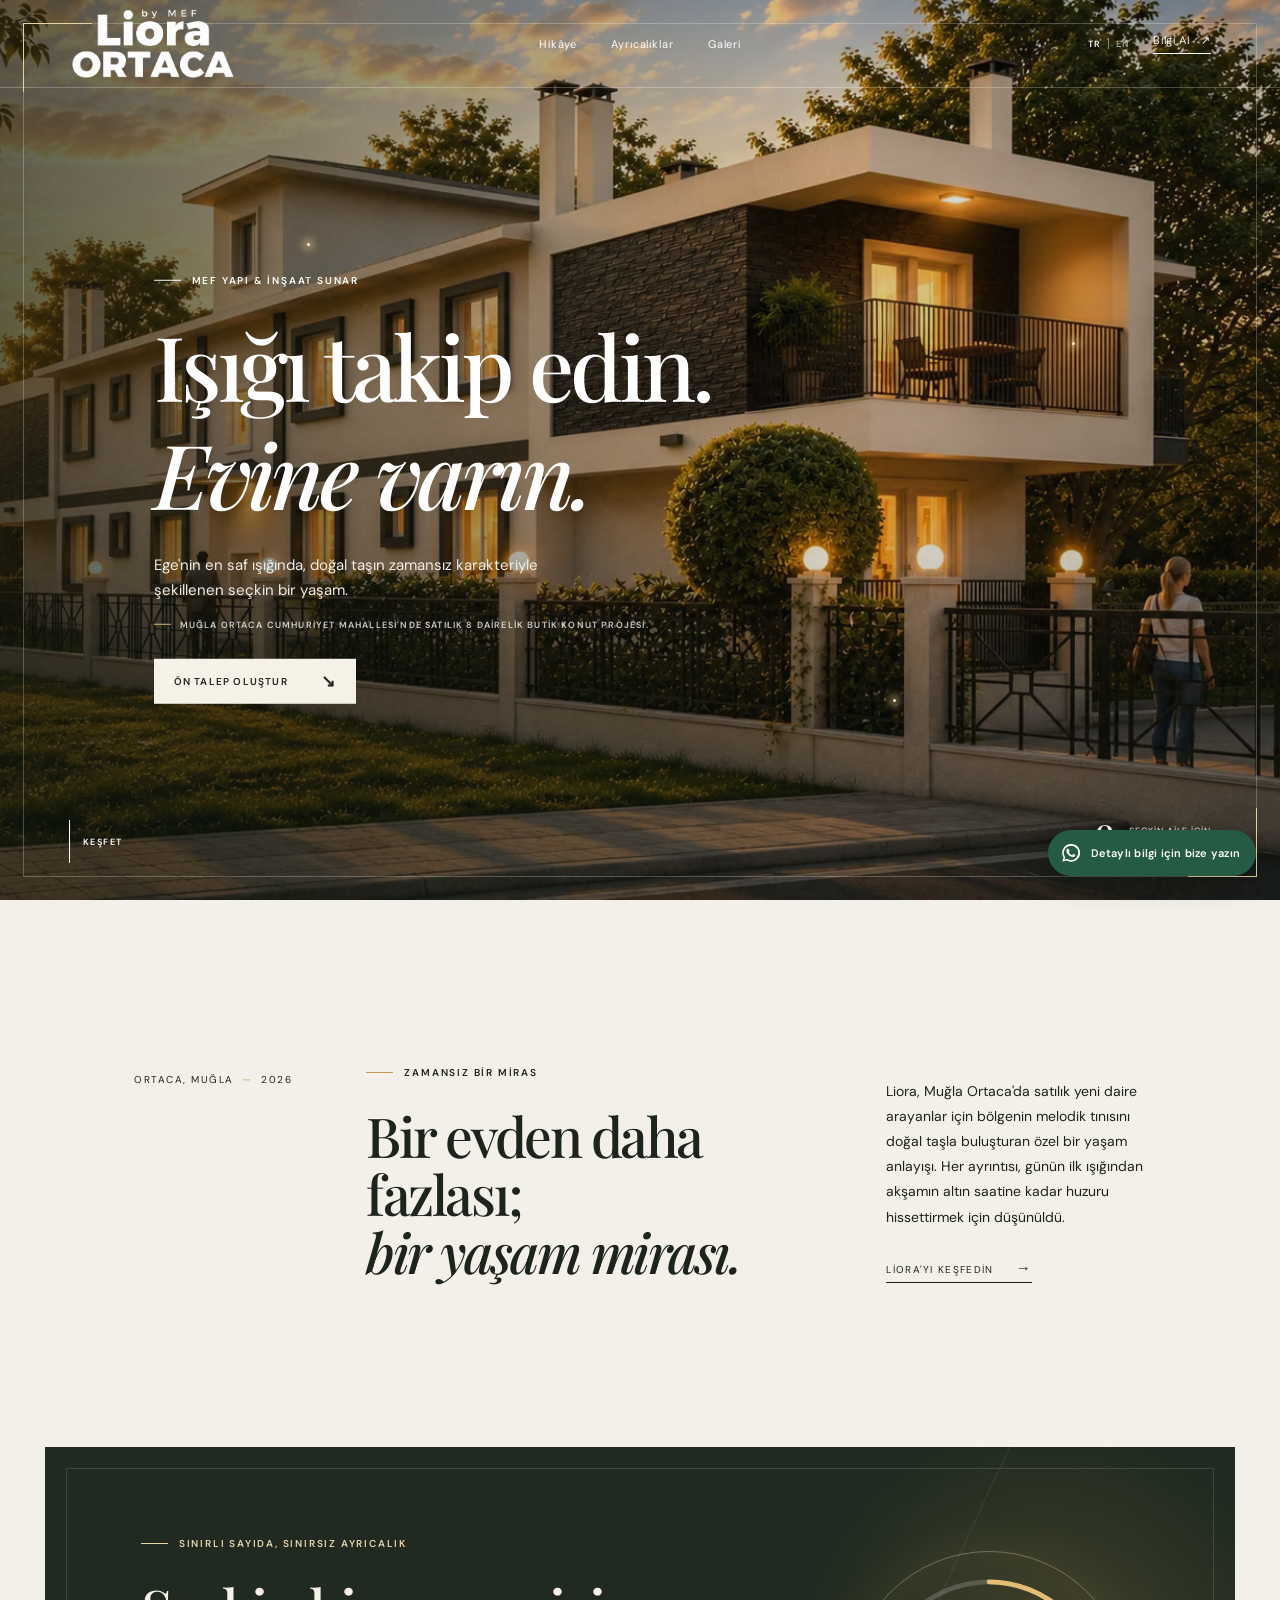
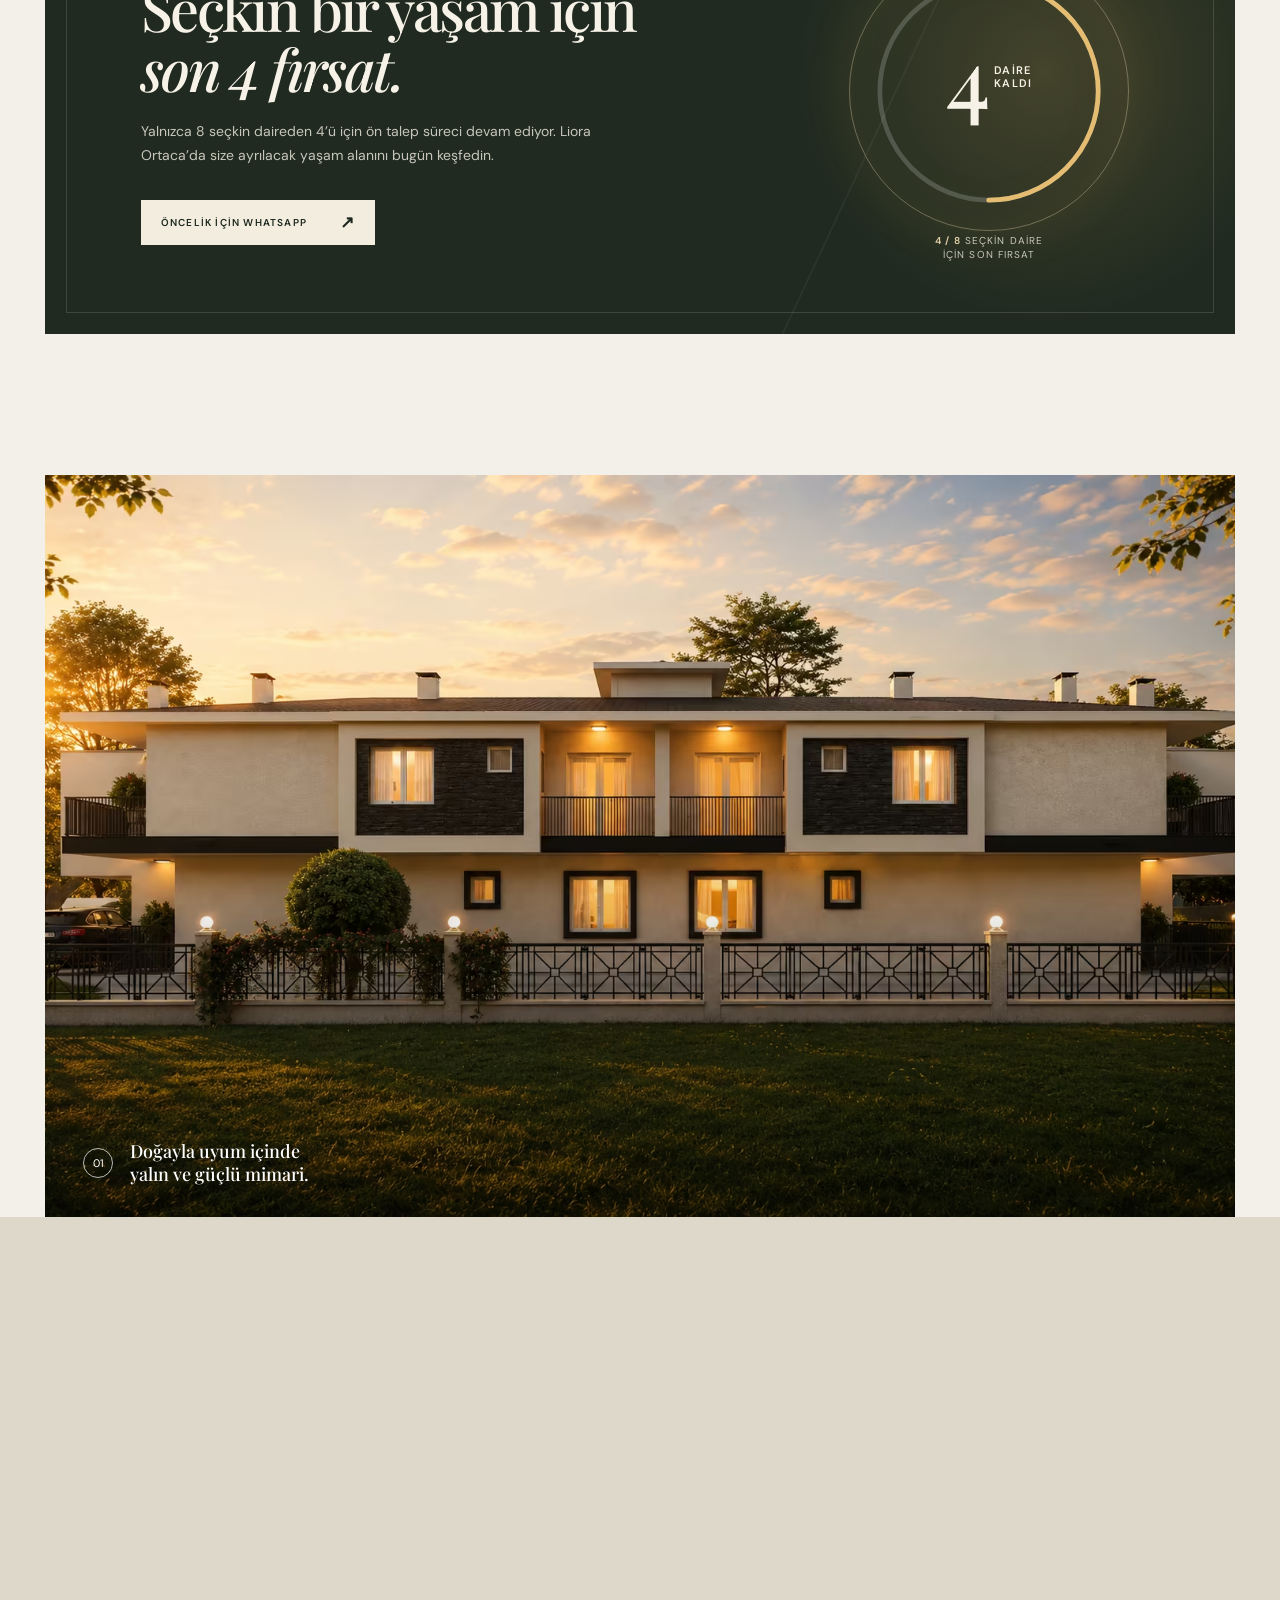
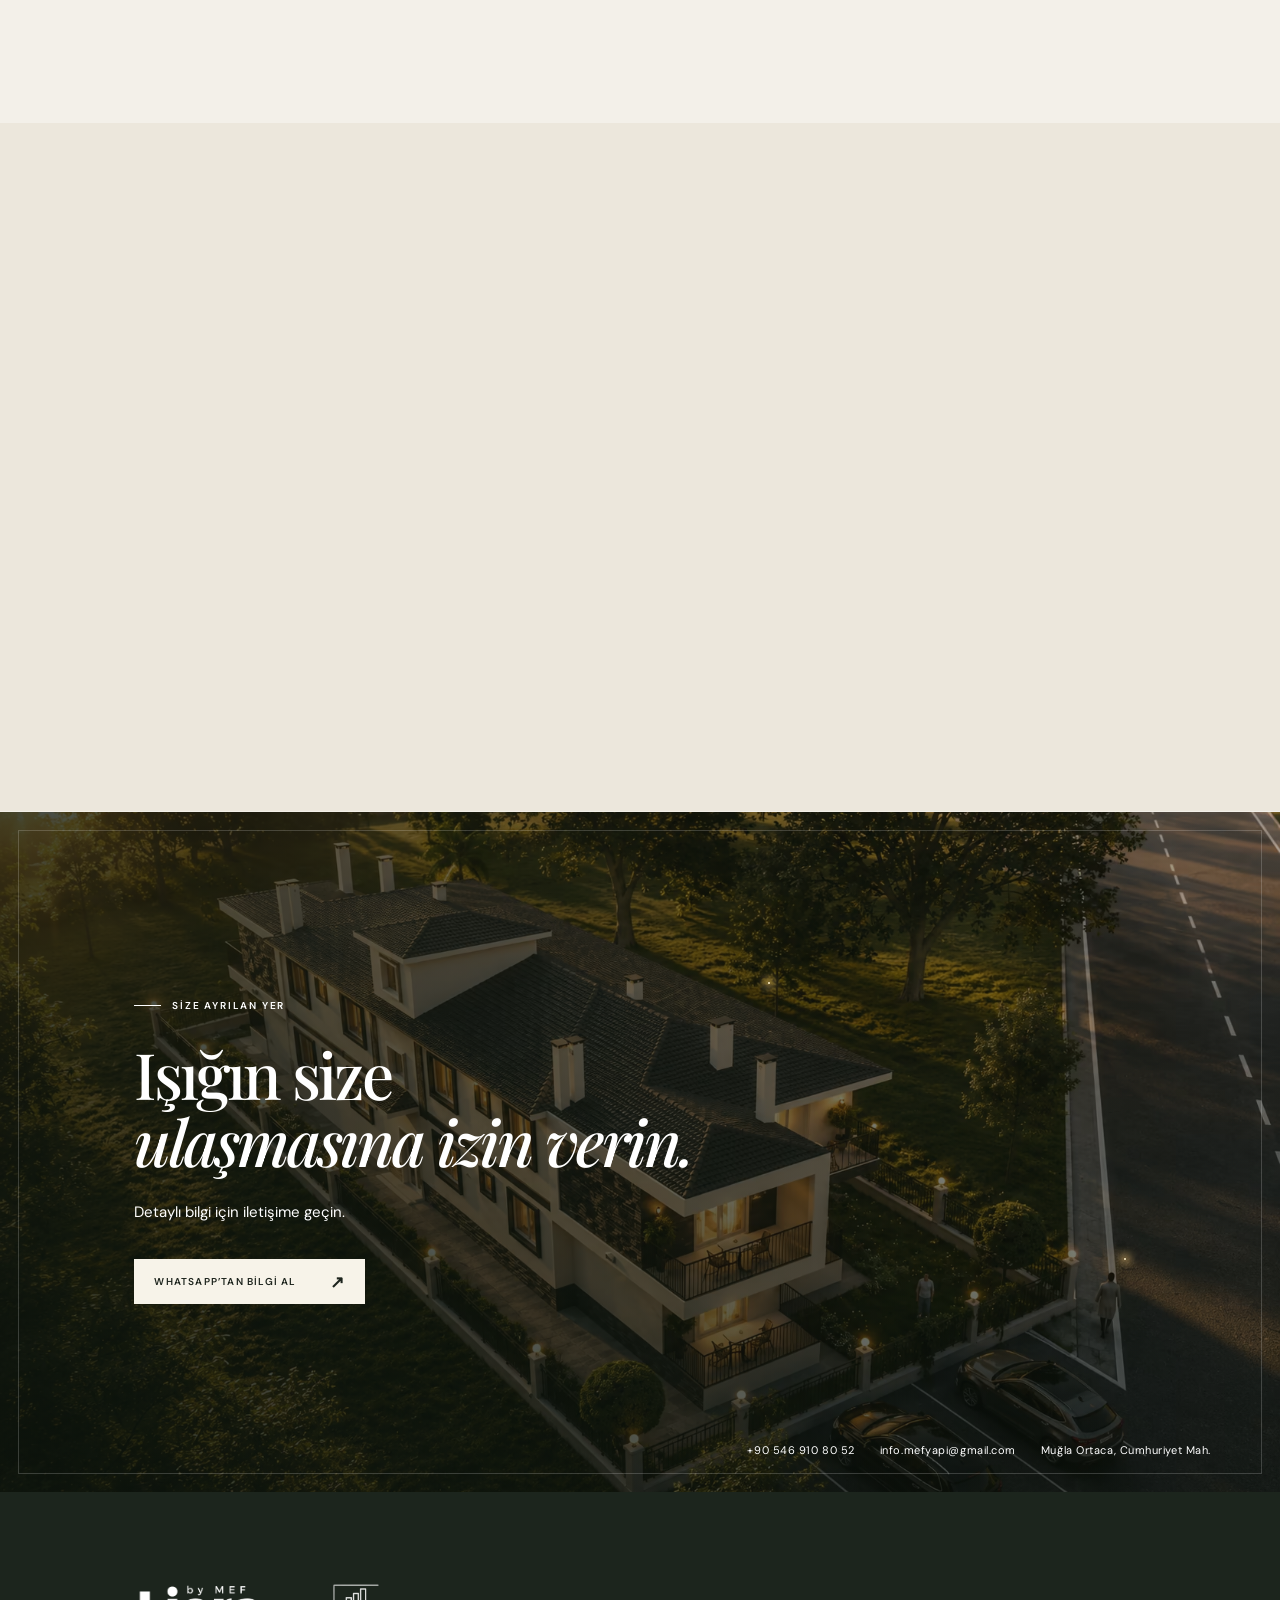
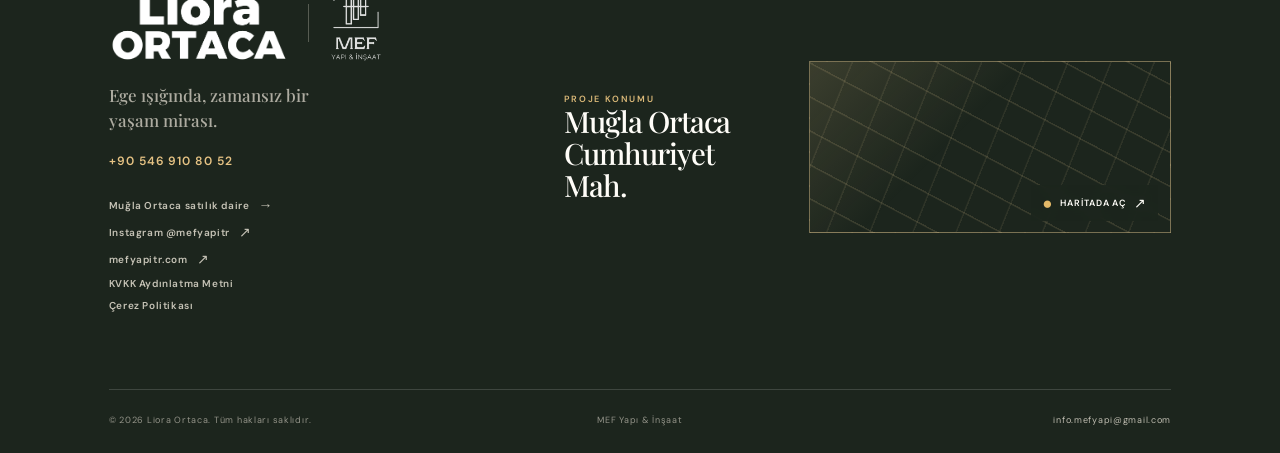
==== commit 5b9abb5e: "Configure cookieless GA4 and always-on maps" ====
--- a/index.html
+++ b/index.html
@@ -37,7 +37,7 @@
     <link rel="apple-touch-icon" href="/assets/liora-wordmark.png" />
     <link rel="manifest" href="/manifest.webmanifest" />
     <link rel="preload" as="image" href="/assets/liora-corner-1200.avif" type="image/avif" fetchpriority="high" imagesrcset="/assets/liora-corner-480.avif 480w, /assets/liora-corner-768.avif 768w, /assets/liora-corner-1200.avif 1200w, /assets/liora-corner-1672.avif 1672w" imagesizes="100vw" />
-    <link rel="stylesheet" href="/app.css?v=20260726p1" />
+    <link rel="stylesheet" href="/app.css?v=20260729a3" />
   </head>
   <body>
     <div class="grain" aria-hidden="true"></div>
@@ -176,8 +176,8 @@
 
     <footer class="footer">
       <div class="footer-main">
-        <div class="footer-brand-block"><div class="footer-brand-signatures"><a class="brand footer-brand" href="#top" aria-label="Liora Ortaca ana sayfa" data-i18n-aria-label="brandAria"><span class="logo-lockup"><img src="/assets/liora-wordmark.png" width="871" height="394" alt="Liora Ortaca" /></span></a><span class="brand-divider" aria-hidden="true"></span><a class="mef-brand" href="https://mefyapitr.com" target="_blank" rel="noopener noreferrer" aria-label="MEF Yapı & İnşaat web sitesi" data-i18n-aria-label="mefAria"><img src="/assets/mef-yapi-logo.png" width="198" height="293" alt="MEF Yapı & İnşaat" /></a></div><p data-i18n="footerTagline">Ege ışığında, zamansız bir yaşam mirası.</p><a class="footer-phone" href="tel:+905469108052">+90 546 910 80 52</a><div class="footer-links"><a href="/mugla-ortaca-satilik-daire" hreflang="tr" data-sales-link data-i18n-html="salesGuideLink">Muğla Ortaca satılık daire <span>→</span></a><a href="https://www.instagram.com/mefyapitr/" target="_blank" rel="noopener noreferrer" data-i18n-html="instagram">Instagram @mefyapitr <span>↗</span></a><a href="https://mefyapitr.com" target="_blank" rel="noopener noreferrer">mefyapitr.com <span>↗</span></a><a href="/privacy" data-privacy-link data-i18n="privacyLink">Gizlilik ve Çerezler</a><button class="cookie-settings" id="cookieSettings" type="button" data-i18n="cookieSettings">Çerez Tercihleri</button></div></div>
-        <div class="footer-location"><div><p class="footer-label" data-i18n="locationKicker">PROJE KONUMU</p><h2 data-i18n-html="locationTitle">Muğla Ortaca<br />Cumhuriyet Mah.</h2></div><div class="map-shell"><iframe title="Liora Ortaca proje konumu" data-i18n-title="mapTitle" src="https://www.google.com/maps?q=Mu%C4%9Fla%20Ortaca%20Cumhuriyet%20Mahallesi&amp;output=embed" loading="lazy" referrerpolicy="no-referrer"></iframe><a class="map-link" href="https://www.google.com/maps/search/?api=1&amp;query=Mu%C4%9Fla%20Ortaca%20Cumhuriyet%20Mahallesi" target="_blank" rel="noopener" data-i18n-html="mapLink"><span class="map-pin">●</span> Haritada aç <b>↗</b></a></div></div>
+        <div class="footer-brand-block"><div class="footer-brand-signatures"><a class="brand footer-brand" href="#top" aria-label="Liora Ortaca ana sayfa" data-i18n-aria-label="brandAria"><span class="logo-lockup"><img src="/assets/liora-wordmark.png" width="871" height="394" alt="Liora Ortaca" /></span></a><span class="brand-divider" aria-hidden="true"></span><a class="mef-brand" href="https://mefyapitr.com" target="_blank" rel="noopener noreferrer" aria-label="MEF Yapı & İnşaat web sitesi" data-i18n-aria-label="mefAria"><img src="/assets/mef-yapi-logo.png" width="198" height="293" alt="MEF Yapı & İnşaat" /></a></div><p data-i18n="footerTagline">Ege ışığında, zamansız bir yaşam mirası.</p><a class="footer-phone" href="tel:+905469108052">+90 546 910 80 52</a><div class="footer-links"><a href="/mugla-ortaca-satilik-daire" hreflang="tr" data-sales-link data-i18n-html="salesGuideLink">Muğla Ortaca satılık daire <span>→</span></a><a href="https://www.instagram.com/mefyapitr/" target="_blank" rel="noopener noreferrer" data-i18n-html="instagram">Instagram @mefyapitr <span>↗</span></a><a href="https://mefyapitr.com" target="_blank" rel="noopener noreferrer">mefyapitr.com <span>↗</span></a><a href="/privacy" data-privacy-link data-i18n="privacyLink">KVKK Aydınlatma Metni</a><a href="/cookies" data-cookie-link data-i18n="cookiePolicyLink">Çerez Politikası</a></div></div>
+        <div class="footer-location"><div><p class="footer-label" data-i18n="locationKicker">PROJE KONUMU</p><h2 data-i18n-html="locationTitle">Muğla Ortaca<br />Cumhuriyet Mah.</h2></div><div class="map-shell map-loaded"><iframe title="Liora Ortaca proje konumu" data-i18n-title="mapTitle" src="https://www.google.com/maps?q=Mu%C4%9Fla%20Ortaca%20Cumhuriyet%20Mahallesi&amp;output=embed" loading="lazy" referrerpolicy="no-referrer"></iframe><a class="map-link" href="https://www.google.com/maps/search/?api=1&amp;query=Mu%C4%9Fla%20Ortaca%20Cumhuriyet%20Mahallesi" target="_blank" rel="noopener noreferrer" data-i18n-html="mapLink"><span class="map-pin">●</span> Haritada aç <b>↗</b></a></div></div>
       </div>
       <div class="footer-meta"><p data-i18n="copyright">© 2026 Liora Ortaca. Tüm hakları saklıdır.</p><p>MEF Yapı &amp; İnşaat</p><a href="mailto:info.mefyapi@gmail.com">info.mefyapi@gmail.com</a></div>
     </footer>
@@ -198,20 +198,9 @@
       <button class="whatsapp-dismiss" id="whatsappDismiss" type="button" aria-label="Bildirimi küçült">×</button>
     </div>
 
-    <aside class="consent-banner" id="consentBanner" role="dialog" aria-modal="false" aria-labelledby="consentTitle" aria-describedby="consentText" hidden>
-      <div class="consent-copy">
-        <strong id="consentTitle" data-i18n="consentTitle">Gizliliğiniz sizin seçiminiz</strong>
-        <p id="consentText"><span data-i18n="consentText">Site performansını ve reklam dönüşümlerini ölçmek için yalnızca izninizle Analytics kullanırız.</span> <a href="/privacy" data-privacy-link data-i18n="privacyLink">Gizlilik ve Çerezler</a></p>
-      </div>
-      <div class="consent-actions">
-        <button class="consent-secondary" id="consentReject" type="button" data-i18n="consentReject">Reddet</button>
-        <button class="consent-primary" id="consentAccept" type="button" data-i18n="consentAccept">Kabul Et</button>
-      </div>
-    </aside>
-
-    <script src="/site-config.js?v=20260726p1"></script>
-    <script src="/seo.js?v=20260726p1"></script>
-    <script src="/script.js?v=20260726p1"></script>
-    <script src="/analytics.js?v=20260726p1"></script>
+    <script src="/site-config.js?v=20260729a3"></script>
+    <script src="/seo.js?v=20260729a3"></script>
+    <script src="/script.js?v=20260729a3"></script>
+    <script src="/analytics.js?v=20260729a3"></script>
   </body>
 </html>
--- a/app.css
+++ b/app.css
@@ -132,11 +132,12 @@
 }
 
 /* map-fallback.css */
-/* Visible branded fallback keeps the location module useful while the map loads. */
+/* Branded presentation while the embedded map loads. */
 .map-shell{position:relative;height:172px;overflow:hidden;border:1px solid rgba(232,205,148,.45);background:linear-gradient(135deg,rgba(238,207,143,.15),transparent 42%),repeating-linear-gradient(28deg,transparent 0 28px,rgba(232,205,148,.14) 29px 30px),repeating-linear-gradient(112deg,transparent 0 38px,rgba(232,205,148,.09) 39px 40px)}
 .map-shell::before{position:absolute;top:20%;left:47%;z-index:1;width:10px;height:10px;content:"";background:#e3b868;border:3px solid #f4e9d2;border-radius:50%;box-shadow:0 0 0 9px rgba(227,184,104,.2),0 0 20px rgba(227,184,104,.85)}
-.footer-location .map-shell iframe{position:relative;z-index:0;display:block;width:100%;height:100%;border:0;filter:grayscale(1) sepia(.24) saturate(.72) brightness(.79) contrast(1.08);opacity:.86}
-.map-link{position:absolute;right:12px;bottom:11px;z-index:2;display:flex;align-items:center;gap:7px;padding:9px 11px;color:#fffdf8;background:rgba(28,37,29,.87);font-size:9px;font-weight:600;letter-spacing:.1em;text-decoration:none;text-transform:uppercase;backdrop-filter:blur(5px)}
+.footer-location .map-shell iframe{position:relative;z-index:2;display:block;width:100%;height:100%;border:0;filter:grayscale(1) sepia(.24) saturate(.72) brightness(.79) contrast(1.08);opacity:.86}
+.map-shell.map-loaded::before{display:none}
+.map-link{position:absolute;right:12px;bottom:11px;z-index:3;display:flex;align-items:center;gap:7px;padding:9px 11px;color:#fffdf8;background:rgba(28,37,29,.87);font-size:9px;font-weight:600;letter-spacing:.1em;text-decoration:none;text-transform:uppercase;backdrop-filter:blur(5px)}
 .map-link b{font-size:14px;font-weight:400}.map-pin{color:#e3b868;font-size:17px;line-height:0}
 @media(max-width:760px){.footer-location>div:first-child{margin-bottom:21px}.footer-location>div.map-shell{margin-bottom:0}.map-shell{height:205px}}
 
@@ -154,8 +155,7 @@
 .hero-project-context{display:flex;width:max-content;max-width:100%;align-items:center;gap:9px;margin:-21px 0 28px;color:rgba(255,255,255,.78);font-size:9px;font-weight:600;letter-spacing:.13em;text-decoration:none;text-transform:uppercase;transition:color .25s ease}.hero-project-context:hover{color:#efd39d}.hero-project-context:before{width:17px;height:1px;flex:0 0 auto;background:#d7b674;content:""}
 .faq{display:grid;grid-template-columns:.9fr 1.35fr;gap:clamp(55px,9vw,140px);background:#ece7dc}.faq-heading h2{margin:0 0 25px;font-family:var(--serif);font-size:clamp(40px,4.3vw,66px);font-weight:500;line-height:1.05;letter-spacing:-.045em}.faq-heading h2 em{font-weight:500}.faq-heading>p:last-child{max-width:360px;color:#646b63;font-size:13px;line-height:1.75}.faq-list{border-top:1px solid var(--line)}.faq-list details{border-bottom:1px solid var(--line)}.faq-list summary{display:grid;min-height:82px;padding:23px 0;align-items:center;grid-template-columns:1fr 28px;gap:25px;list-style:none;font-family:var(--serif);font-size:21px;line-height:1.3;cursor:pointer}.faq-list summary::-webkit-details-marker{display:none}.faq-list summary i{position:relative;width:28px;height:28px;border:1px solid rgba(29,36,29,.28);border-radius:50%}.faq-list summary i:before,.faq-list summary i:after{position:absolute;top:50%;left:50%;width:9px;height:1px;background:var(--ink);content:"";transform:translate(-50%,-50%);transition:transform .25s ease}.faq-list summary i:after{transform:translate(-50%,-50%) rotate(90deg)}.faq-list details[open] summary i:after{transform:translate(-50%,-50%) rotate(0)}.faq-list details>p{max-width:620px;margin:-4px 45px 25px 0;color:#596159;font-size:13px;line-height:1.8}.faq-list details>p a{display:inline-block;margin-left:4px;color:var(--ink);font-size:10px;font-weight:700;letter-spacing:.08em;text-decoration:none;text-transform:uppercase;border-bottom:1px solid rgba(29,36,29,.4)}
 .footer-links .cookie-settings{width:max-content;padding:0;color:rgba(246,239,226,.78);border:0;border-bottom:1px solid rgba(246,239,226,.25);background:transparent;font:inherit;font-size:10px;font-weight:600;letter-spacing:.06em;cursor:pointer;transition:color .2s ease,border-color .2s ease}.footer-links .cookie-settings:hover{color:#e6c384;border-color:#e6c384}.footer-links .cookie-settings[hidden]{display:none!important}
-.consent-banner[hidden]{display:none!important}.consent-banner{position:fixed;right:24px;bottom:24px;left:24px;z-index:40;display:flex;max-width:1080px;margin:0 auto;padding:20px 22px;align-items:center;justify-content:space-between;gap:28px;color:#f7f1e6;border:1px solid rgba(218,183,119,.34);border-radius:16px;background:rgba(24,32,25,.97);box-shadow:0 22px 70px rgba(4,10,6,.38);backdrop-filter:blur(18px)}.consent-copy{max-width:690px}.consent-copy strong{display:block;margin-bottom:5px;font-family:var(--serif);font-size:18px;font-weight:600}.consent-copy p{margin:0;color:rgba(247,241,230,.76);font-size:11px;line-height:1.65}.consent-copy a{color:#e4c587;text-underline-offset:3px}.consent-actions{display:flex;flex:0 0 auto;gap:8px}.consent-actions button{min-width:94px;padding:12px 15px;border:1px solid rgba(239,213,162,.42);border-radius:2px;font-family:var(--sans);font-size:9px;font-weight:700;letter-spacing:.1em;text-transform:uppercase;cursor:pointer}.consent-secondary{color:#f5eee1;background:transparent}.consent-primary{color:#1b241c;background:#e4c587}.consent-actions button:hover{transform:translateY(-1px)}body.consent-open .whatsapp-widget{opacity:0!important;pointer-events:none!important}
-@media(max-width:760px){.grain{display:none}.hero-image,.landing-hero-media{animation:none}.logo-lockup{width:132px;height:auto}.footer .logo-lockup{width:150px;height:auto}.availability-counter>p{bottom:-28px}.footer-links{margin-top:23px}.footer-brand-signatures{gap:15px}.brand-divider{height:33px}.mef-brand{width:50px}.hero-image img{object-position:56% center}.hero-project-context{max-width:270px;margin:-18px 0 25px;font-size:8px;line-height:1.45}.faq{display:block}.faq-heading{margin-bottom:48px}.faq-heading h2{font-size:42px}.faq-list summary{min-height:74px;padding:21px 0;font-size:19px;grid-template-columns:1fr 26px;gap:17px}.faq-list summary i{width:26px;height:26px}.faq-list details>p{margin:0 0 23px;font-size:12px}.faq-list details>p a{margin:9px 0 0}.consent-banner{right:12px;bottom:calc(12px + env(safe-area-inset-bottom));left:12px;display:block;padding:18px;border-radius:14px}.consent-copy strong{font-size:17px}.consent-copy p{font-size:10px}.consent-actions{margin-top:14px}.consent-actions button{flex:1;min-width:0}.footer-links .cookie-settings{font-size:10px}}
+@media(max-width:760px){.grain{display:none}.hero-image,.landing-hero-media{animation:none}.logo-lockup{width:132px;height:auto}.footer .logo-lockup{width:150px;height:auto}.availability-counter>p{bottom:-28px}.footer-links{margin-top:23px}.footer-brand-signatures{gap:15px}.brand-divider{height:33px}.mef-brand{width:50px}.hero-image img{object-position:56% center}.hero-project-context{max-width:270px;margin:-18px 0 25px;font-size:8px;line-height:1.45}.faq{display:block}.faq-heading{margin-bottom:48px}.faq-heading h2{font-size:42px}.faq-list summary{min-height:74px;padding:21px 0;font-size:19px;grid-template-columns:1fr 26px;gap:17px}.faq-list summary i{width:26px;height:26px}.faq-list details>p{margin:0 0 23px;font-size:12px}.faq-list details>p a{margin:9px 0 0}}
 
 /* language.css */
 .header-actions{display:flex;justify-self:end;align-items:center;gap:23px}.language-switch{display:flex;align-items:center;gap:7px;color:#fff;font-size:9px;font-weight:600;letter-spacing:.12em}.language-switch>span{width:1px;height:11px;background:rgba(255,255,255,.45)}.language-button{padding:4px 0;color:rgba(255,255,255,.57);border:0;background:transparent;font:inherit;letter-spacing:inherit;cursor:pointer;transition:color .2s ease}.language-button[aria-pressed="true"]{color:#fff}.language-button:hover{color:#e9c980}
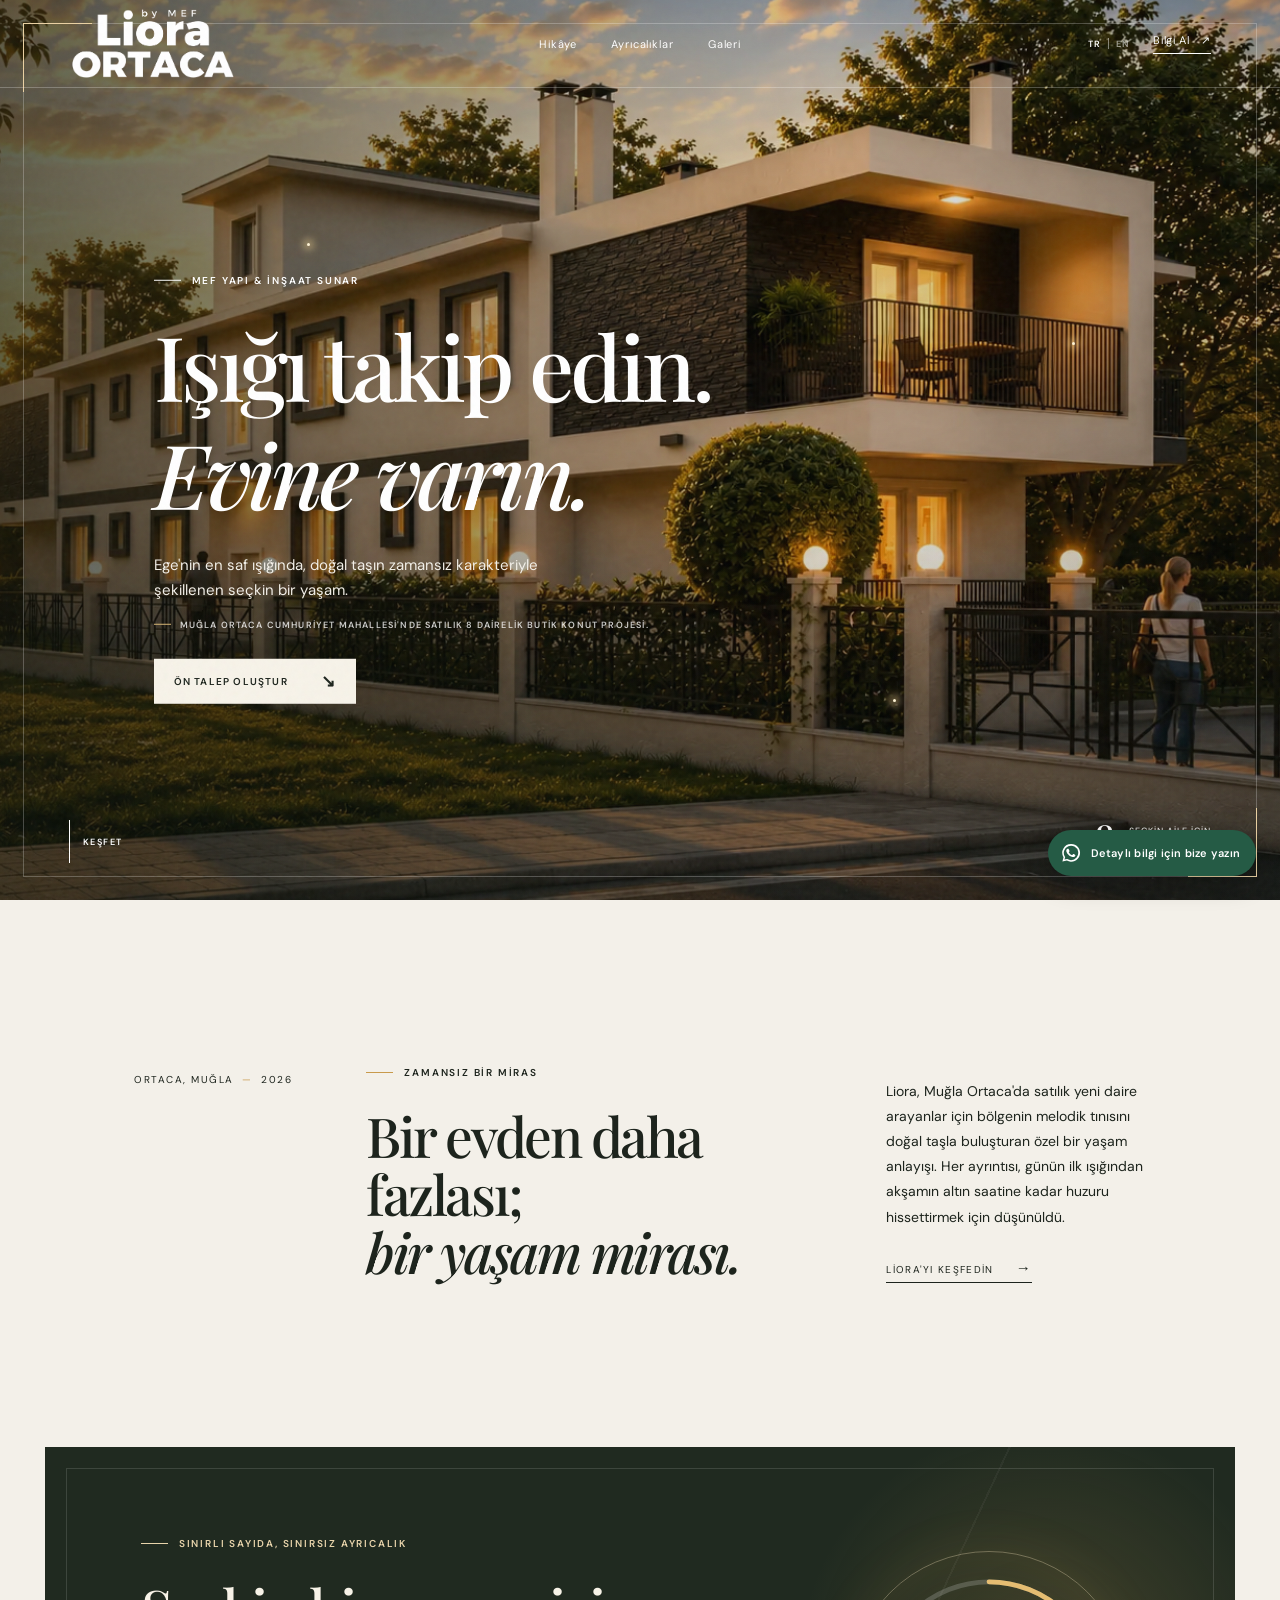
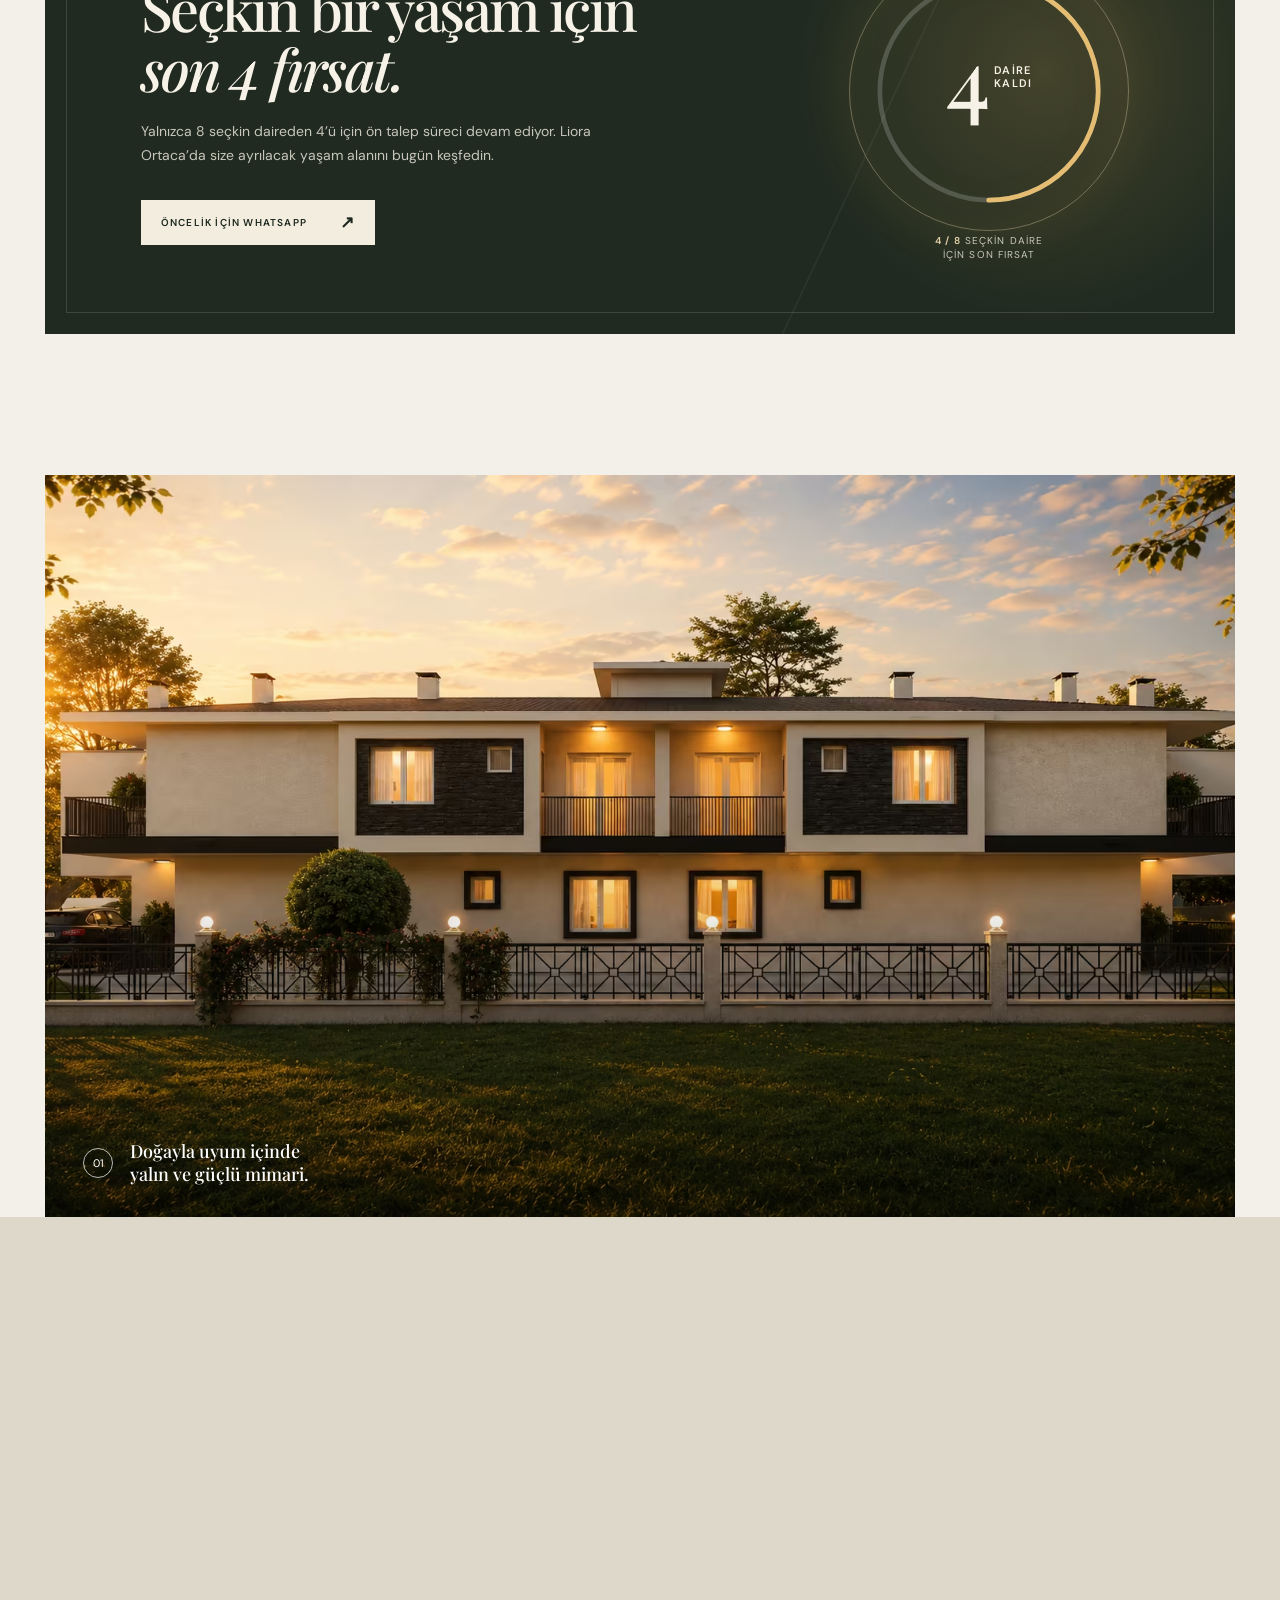
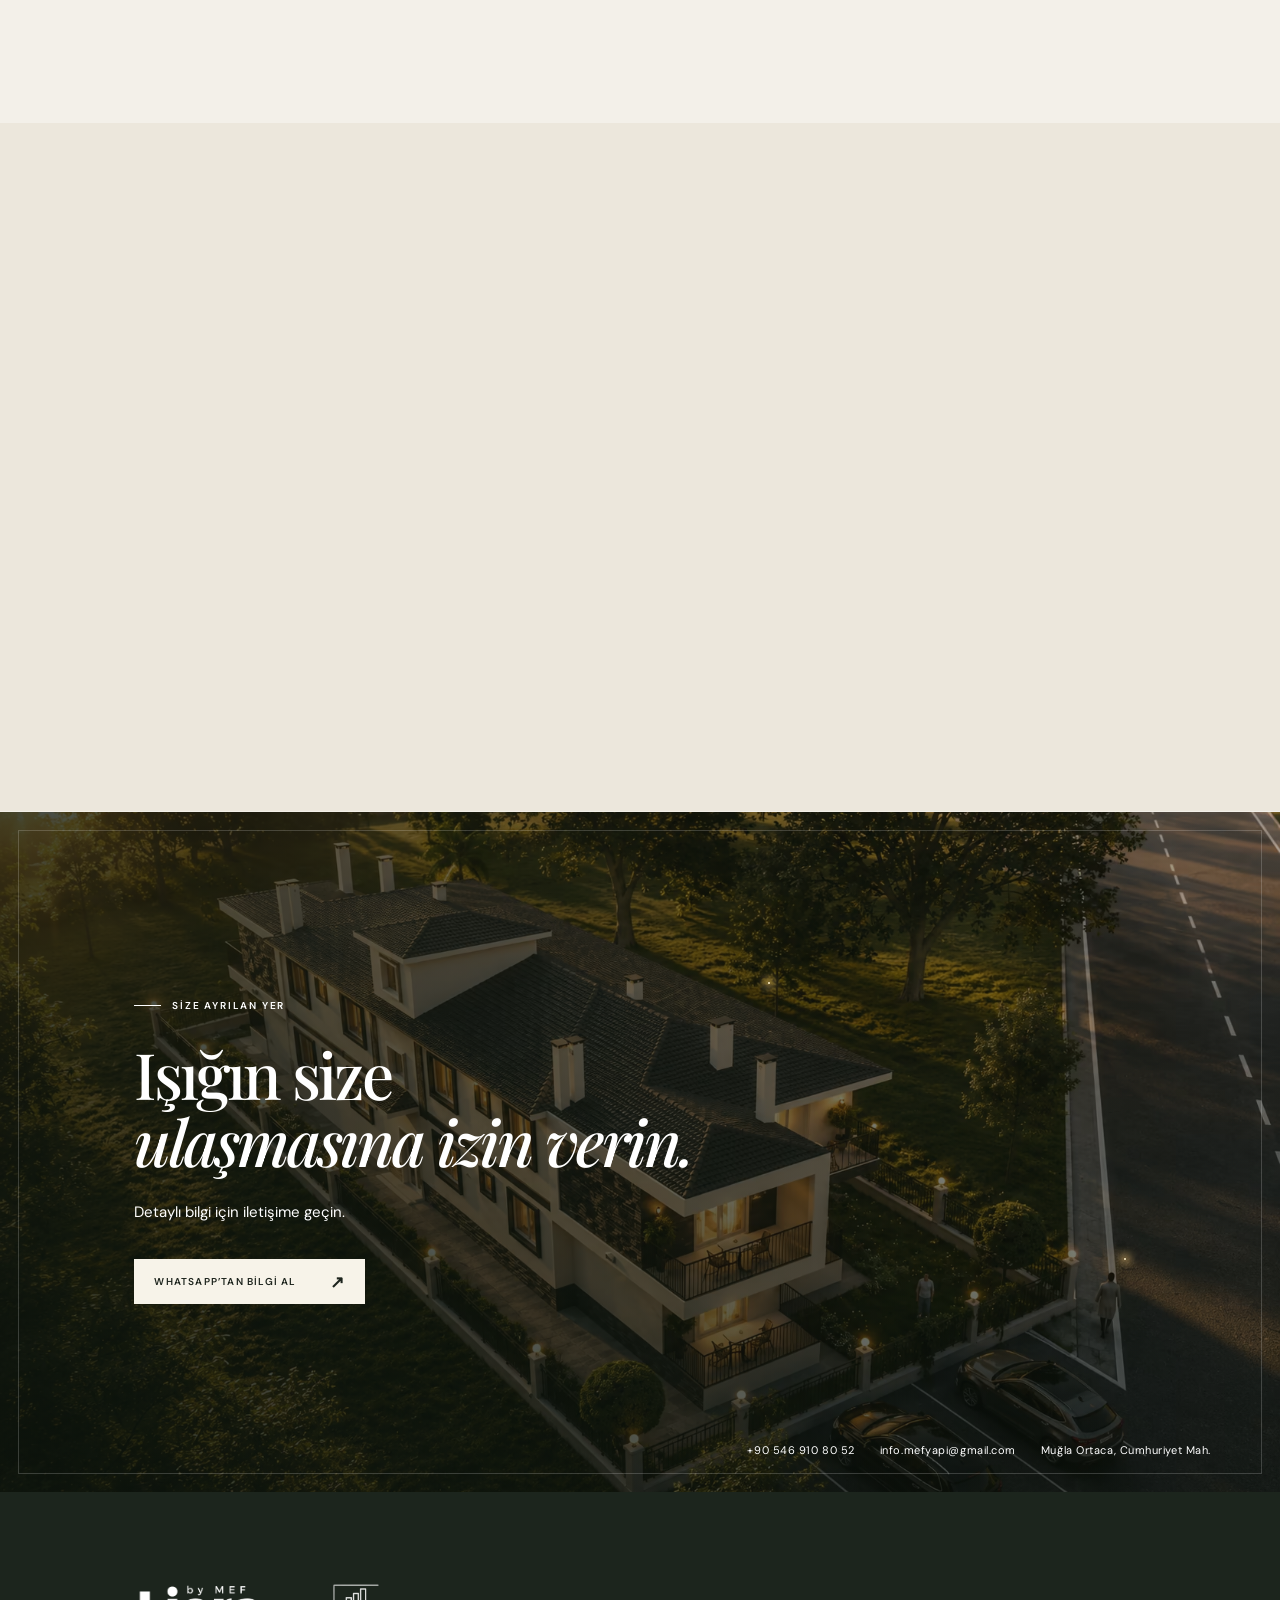
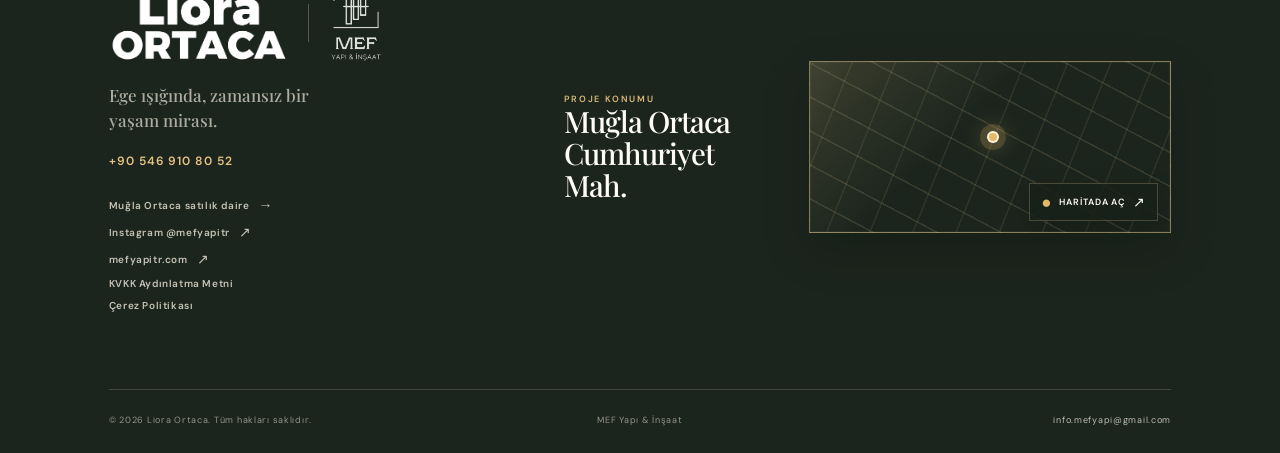
==== commit ee1a9bcf: "Restore premium map effects and brand title" ====
--- a/index.html
+++ b/index.html
@@ -12,7 +12,7 @@
     <meta name="format-detection" content="telephone=no" />
     <meta name="geo.region" content="TR-48" />
     <meta name="geo.placename" content="Ortaca, Muğla" />
-    <title>Liora Ortaca | Muğla Ortaca Satılık Daire Projesi</title>
+    <title>Liora Ortaca | Zamansız Bir Miras</title>
     <link rel="canonical" href="https://www.lioraortaca.com/" />
     <link rel="alternate" hreflang="tr" href="https://www.lioraortaca.com/" />
     <link rel="alternate" hreflang="en" href="https://www.lioraortaca.com/en" />
@@ -21,7 +21,7 @@
     <meta property="og:site_name" content="Liora Ortaca" />
     <meta property="og:locale" id="ogLocale" content="tr_TR" />
     <meta property="og:locale:alternate" id="ogLocaleAlternate" content="en_US" />
-    <meta property="og:title" id="ogTitle" content="Liora Ortaca | Muğla Ortaca Satılık Daire Projesi" />
+    <meta property="og:title" id="ogTitle" content="Liora Ortaca | Zamansız Bir Miras" />
     <meta property="og:description" id="ogDescription" content="Doğal taş mimarisiyle yalnızca 8 seçkin aile için tasarlanan Liora Ortaca'da son 4 daire. Detaylı bilgi için iletişime geçin." />
     <meta property="og:image" id="ogImage" content="https://www.lioraortaca.com/assets/liora-social.jpg" />
     <meta property="og:image:width" content="1200" />
@@ -29,7 +29,7 @@
     <meta property="og:image:alt" id="ogImageAlt" content="Gün batımında Liora Ortaca butik konut projesi" />
     <meta property="og:url" content="https://www.lioraortaca.com/" />
     <meta name="twitter:card" content="summary_large_image" />
-    <meta name="twitter:title" id="twitterTitle" content="Liora Ortaca | Muğla Ortaca Satılık Daire Projesi" />
+    <meta name="twitter:title" id="twitterTitle" content="Liora Ortaca | Zamansız Bir Miras" />
     <meta name="twitter:description" id="twitterDescription" content="Muğla Ortaca'da doğal taş mimarili, 8 dairelik seçkin yaşam projesi. Son 4 daire için bilgi alın." />
     <meta name="twitter:image" id="twitterImage" content="https://www.lioraortaca.com/assets/liora-social.jpg" />
     <meta name="twitter:image:alt" id="twitterImageAlt" content="Gün batımında Liora Ortaca butik konut projesi" />
@@ -37,7 +37,7 @@
     <link rel="apple-touch-icon" href="/assets/liora-wordmark.png" />
     <link rel="manifest" href="/manifest.webmanifest" />
     <link rel="preload" as="image" href="/assets/liora-corner-1200.avif" type="image/avif" fetchpriority="high" imagesrcset="/assets/liora-corner-480.avif 480w, /assets/liora-corner-768.avif 768w, /assets/liora-corner-1200.avif 1200w, /assets/liora-corner-1672.avif 1672w" imagesizes="100vw" />
-    <link rel="stylesheet" href="/app.css?v=20260729a3" />
+    <link rel="stylesheet" href="/app.css?v=20260729a4" />
   </head>
   <body>
     <div class="grain" aria-hidden="true"></div>
@@ -199,8 +199,8 @@
     </div>
 
     <script src="/site-config.js?v=20260729a3"></script>
-    <script src="/seo.js?v=20260729a3"></script>
-    <script src="/script.js?v=20260729a3"></script>
+    <script src="/seo.js?v=20260729a4"></script>
+    <script src="/script.js?v=20260729a4"></script>
     <script src="/analytics.js?v=20260729a3"></script>
   </body>
 </html>
--- a/app.css
+++ b/app.css
@@ -132,13 +132,19 @@
 }
 
 /* map-fallback.css */
-/* Branded presentation while the embedded map loads. */
-.map-shell{position:relative;height:172px;overflow:hidden;border:1px solid rgba(232,205,148,.45);background:linear-gradient(135deg,rgba(238,207,143,.15),transparent 42%),repeating-linear-gradient(28deg,transparent 0 28px,rgba(232,205,148,.14) 29px 30px),repeating-linear-gradient(112deg,transparent 0 38px,rgba(232,205,148,.09) 39px 40px)}
-.map-shell::before{position:absolute;top:20%;left:47%;z-index:1;width:10px;height:10px;content:"";background:#e3b868;border:3px solid #f4e9d2;border-radius:50%;box-shadow:0 0 0 9px rgba(227,184,104,.2),0 0 20px rgba(227,184,104,.85)}
-.footer-location .map-shell iframe{position:relative;z-index:2;display:block;width:100%;height:100%;border:0;filter:grayscale(1) sepia(.24) saturate(.72) brightness(.79) contrast(1.08);opacity:.86}
-.map-shell.map-loaded::before{display:none}
-.map-link{position:absolute;right:12px;bottom:11px;z-index:3;display:flex;align-items:center;gap:7px;padding:9px 11px;color:#fffdf8;background:rgba(28,37,29,.87);font-size:9px;font-weight:600;letter-spacing:.1em;text-decoration:none;text-transform:uppercase;backdrop-filter:blur(5px)}
-.map-link b{font-size:14px;font-weight:400}.map-pin{color:#e3b868;font-size:17px;line-height:0}
+/* Premium map treatment: the iframe stays interactive beneath non-blocking light effects. */
+.map-shell{position:relative;isolation:isolate;height:172px;overflow:hidden;border:1px solid rgba(232,205,148,.52);background:linear-gradient(135deg,rgba(238,207,143,.15),transparent 42%),repeating-linear-gradient(28deg,transparent 0 28px,rgba(232,205,148,.14) 29px 30px),repeating-linear-gradient(112deg,transparent 0 38px,rgba(232,205,148,.09) 39px 40px);box-shadow:inset 0 0 0 1px rgba(255,245,220,.04),0 18px 44px rgba(3,10,5,.18)}
+.map-shell::before{position:absolute;inset:-72% -58%;z-index:2;content:"";pointer-events:none;background:linear-gradient(112deg,transparent 38%,rgba(255,230,177,.03) 44%,rgba(255,225,163,.2) 50%,rgba(255,239,205,.05) 56%,transparent 63%);mix-blend-mode:screen;transform:translateX(-38%);animation:map-light-sweep 10s cubic-bezier(.45,0,.25,1) infinite}
+.map-shell::after{position:absolute;top:41%;left:49%;z-index:3;width:8px;height:8px;content:"";pointer-events:none;background:#e3b868;border:2px solid rgba(255,247,229,.95);border-radius:50%;box-shadow:0 0 0 7px rgba(227,184,104,.18),0 0 22px rgba(227,184,104,.8);animation:map-marker-pulse 3.8s ease-out infinite}
+.footer-location .map-shell iframe{position:relative;z-index:1;display:block;width:100%;height:100%;border:0;filter:grayscale(1) sepia(.3) saturate(.74) brightness(.76) contrast(1.1);opacity:.88;animation:map-reveal 1.1s ease-out both}
+.map-link{position:absolute;right:12px;bottom:11px;z-index:4;display:flex;align-items:center;gap:7px;padding:9px 11px;color:#fffdf8;border:1px solid rgba(236,205,146,.24);background:rgba(24,34,26,.88);box-shadow:0 9px 24px rgba(3,10,5,.22);font-size:9px;font-weight:600;letter-spacing:.1em;text-decoration:none;text-transform:uppercase;backdrop-filter:blur(7px);transition:border-color .25s ease,background-color .25s ease,transform .25s ease}
+.map-link:hover,.map-link:focus-visible{border-color:rgba(236,205,146,.62);background:rgba(35,45,36,.94);transform:translateY(-2px)}
+.map-link b{font-size:14px;font-weight:400}.map-pin{color:#e3b868;font-size:17px;line-height:0;animation:map-pin-breathe 2.8s ease-in-out infinite}
+@keyframes map-light-sweep{0%,18%{transform:translateX(-38%)}58%,100%{transform:translateX(38%)}}
+@keyframes map-marker-pulse{0%{box-shadow:0 0 0 0 rgba(227,184,104,.42),0 0 18px rgba(227,184,104,.7)}68%,100%{box-shadow:0 0 0 18px rgba(227,184,104,0),0 0 28px rgba(227,184,104,.18)}}
+@keyframes map-pin-breathe{0%,100%{opacity:.72;transform:scale(.9)}50%{opacity:1;transform:scale(1.08)}}
+@keyframes map-reveal{from{opacity:0;transform:scale(1.018)}to{opacity:.88;transform:scale(1)}}
+@media(prefers-reduced-motion:reduce){.map-shell::before,.map-shell::after,.footer-location .map-shell iframe,.map-pin{animation:none}.map-link{transition:none}}
 @media(max-width:760px){.footer-location>div:first-child{margin-bottom:21px}.footer-location>div.map-shell{margin-bottom:0}.map-shell{height:205px}}
 
 /* precision.css */
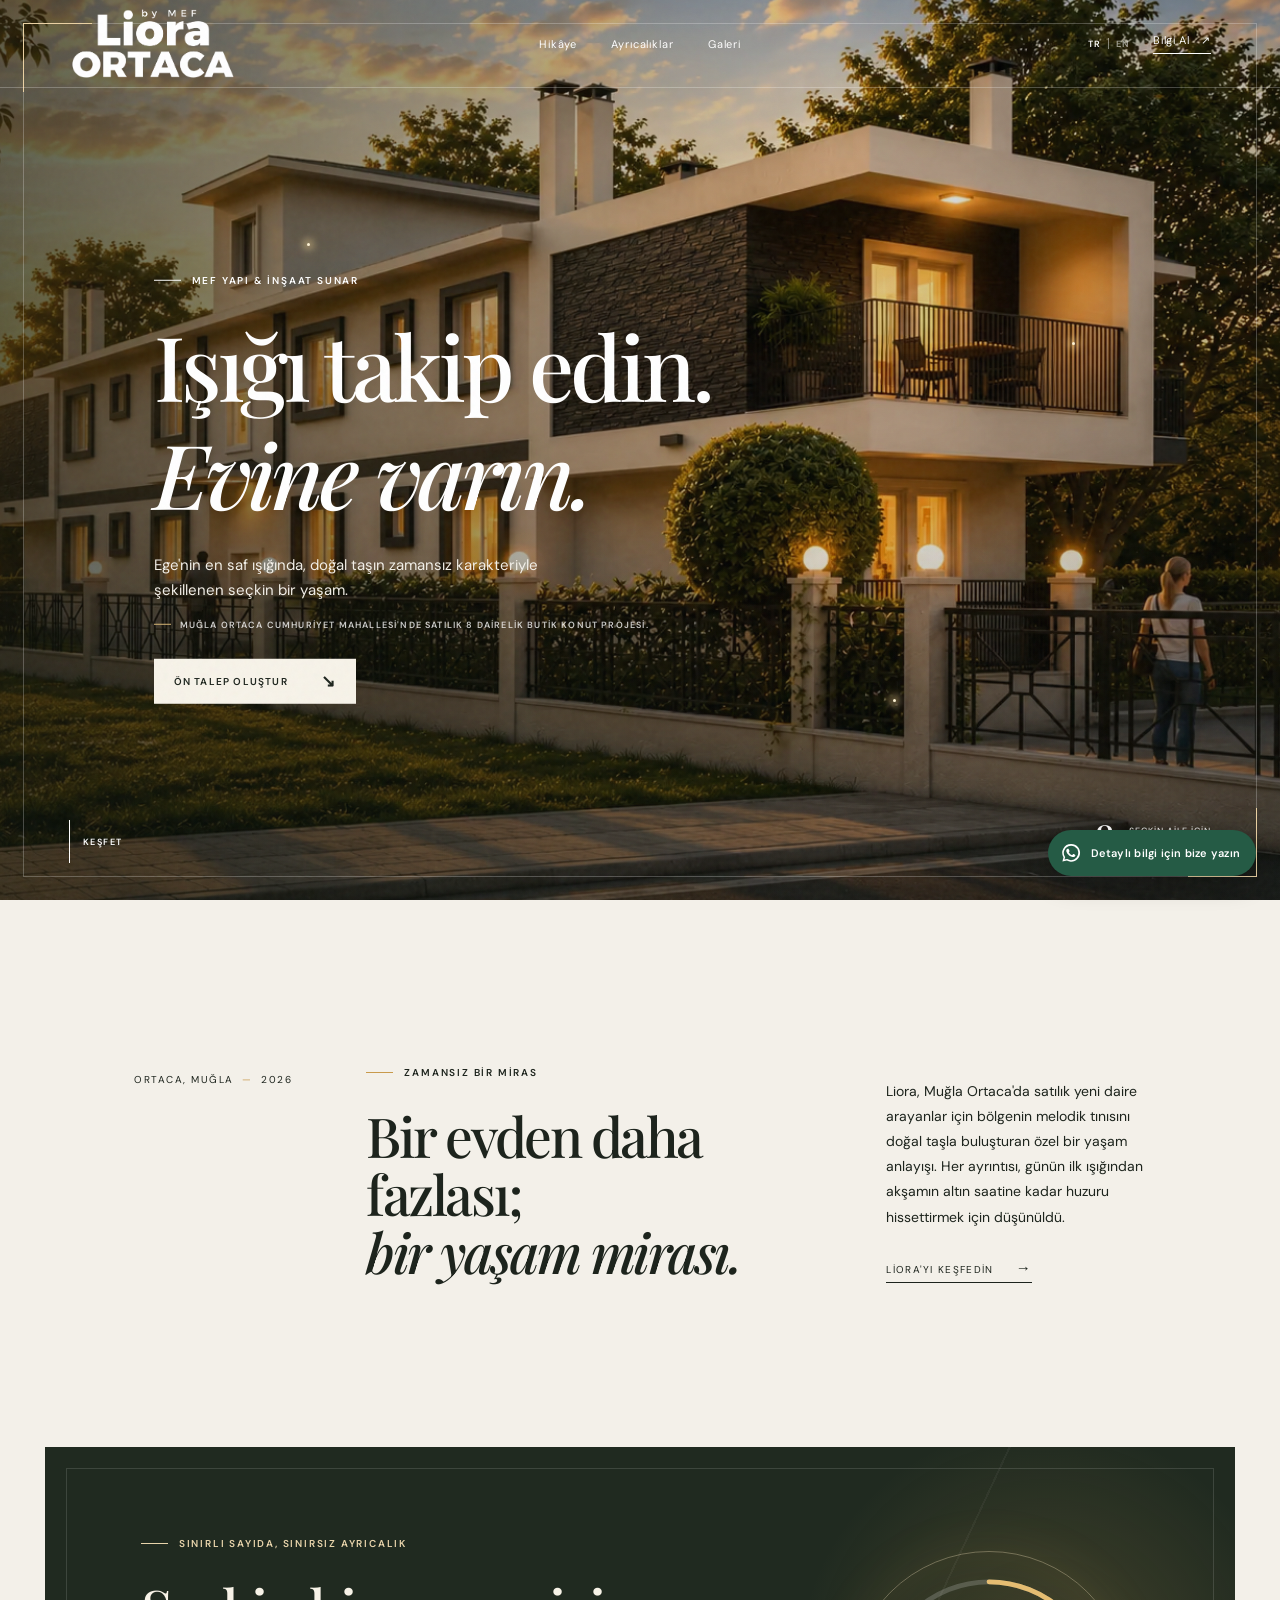
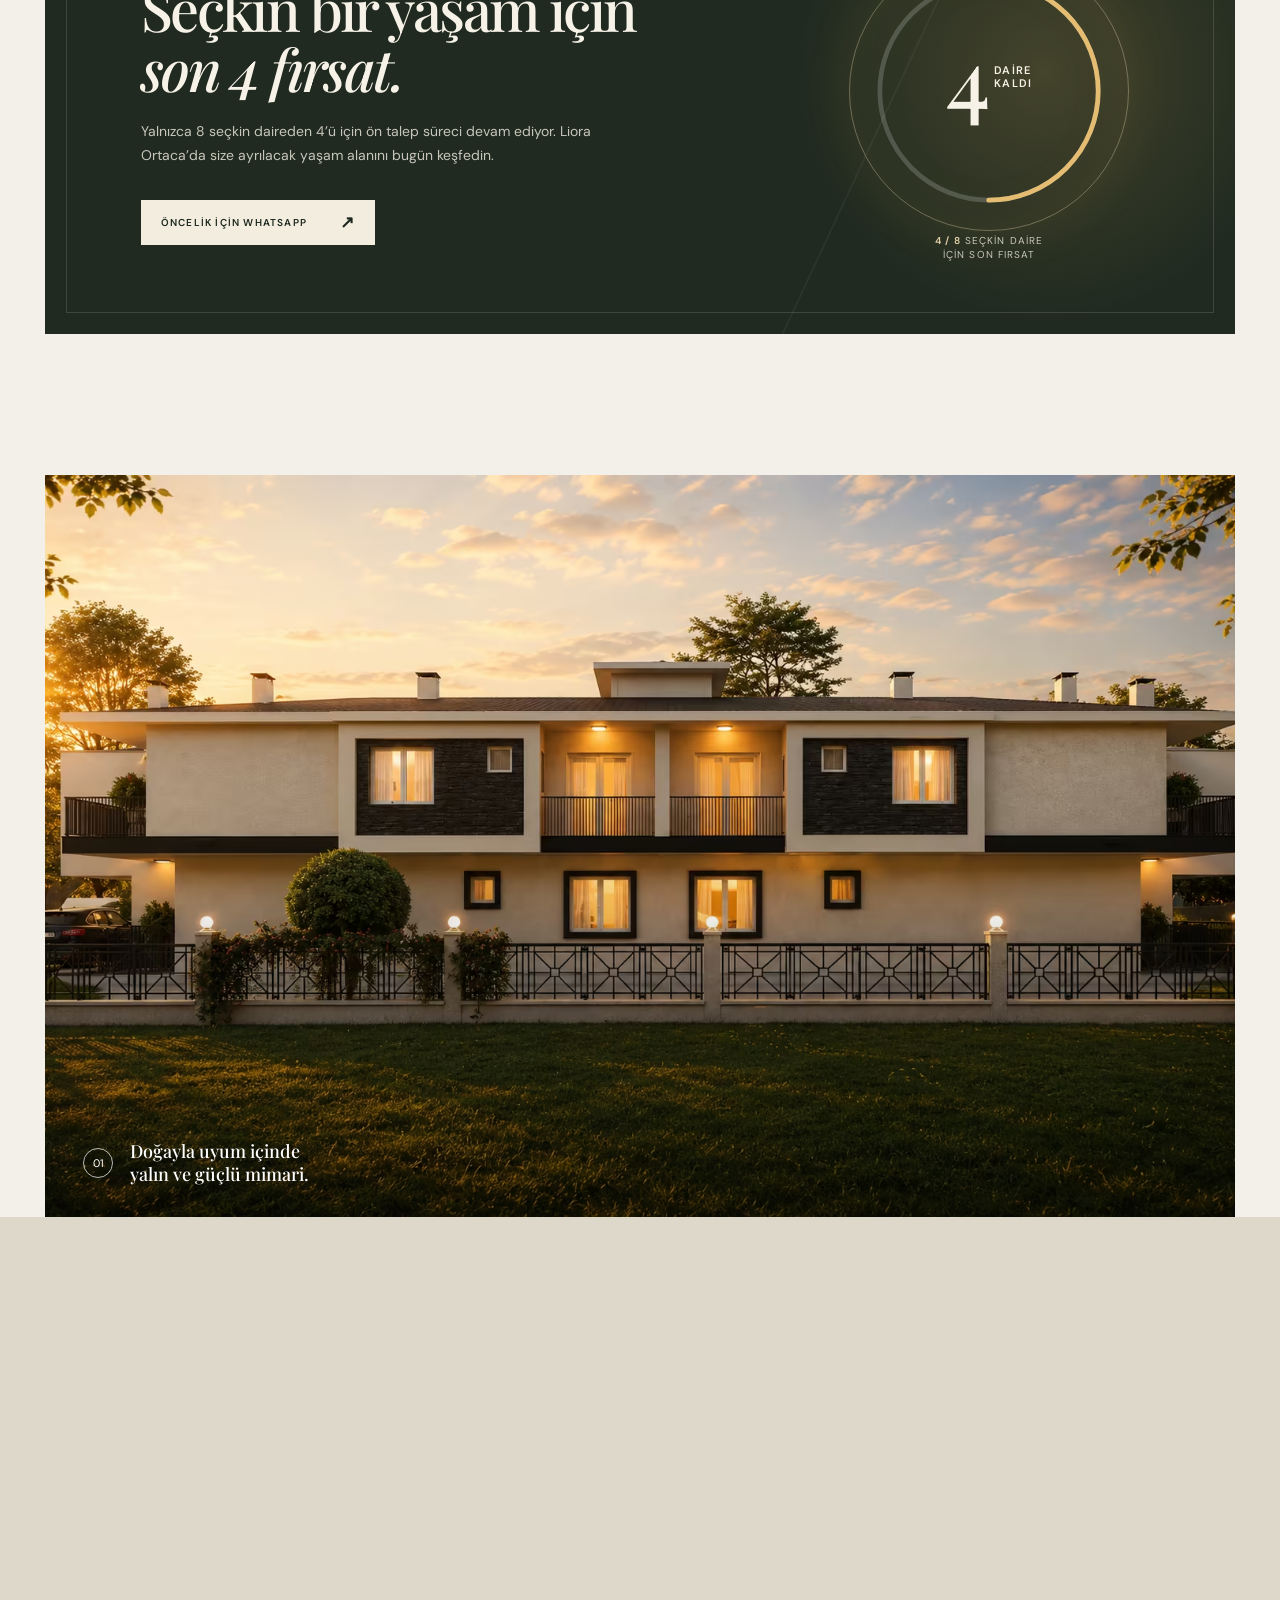
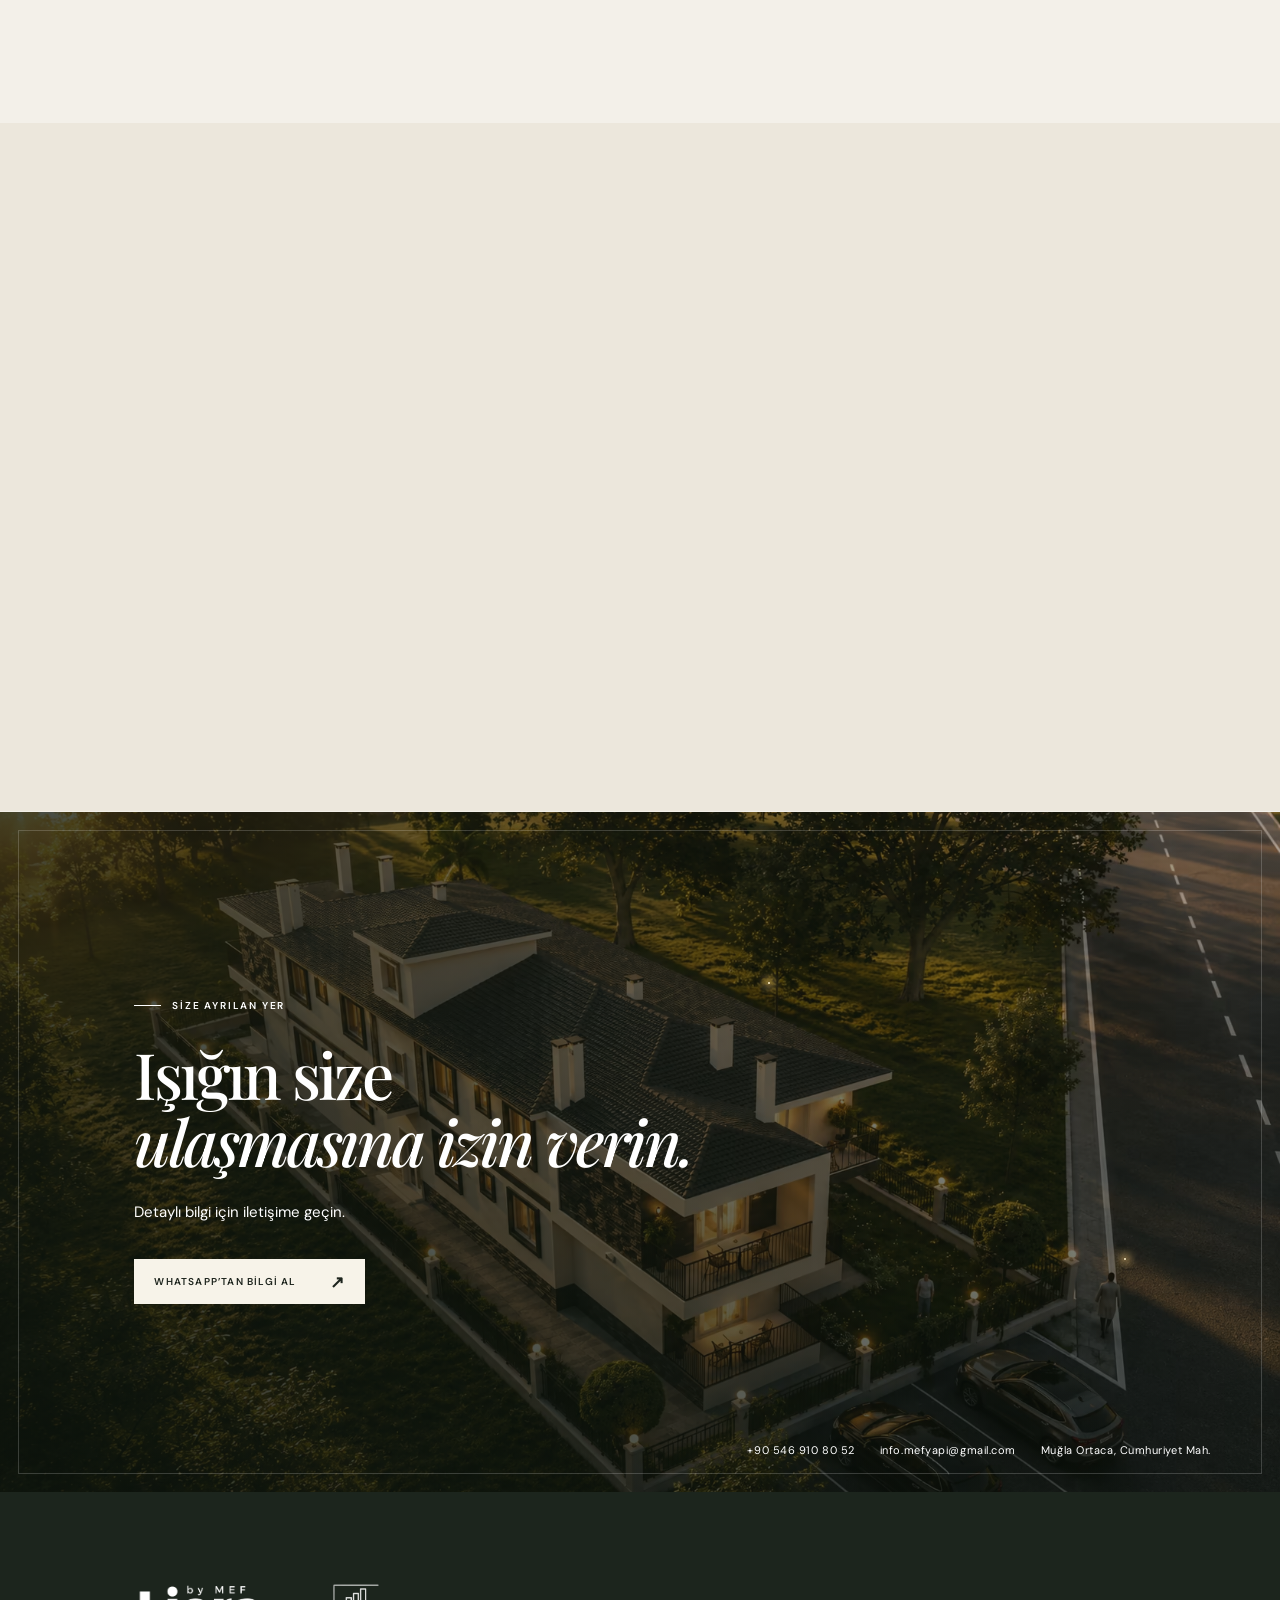
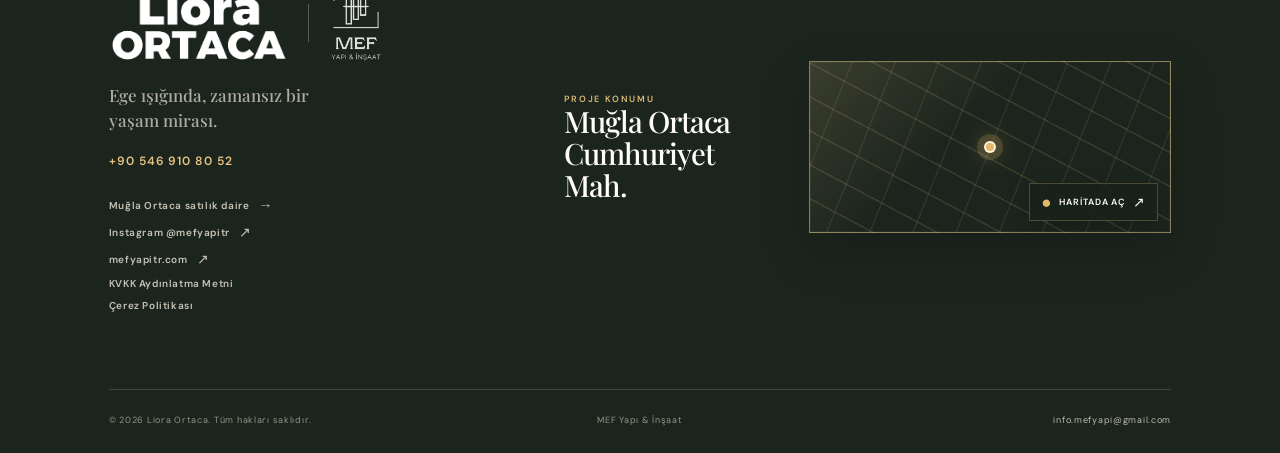
==== commit bf9db433: "Refine project map location and animation" ====
--- a/index.html
+++ b/index.html
@@ -37,7 +37,7 @@
     <link rel="apple-touch-icon" href="/assets/liora-wordmark.png" />
     <link rel="manifest" href="/manifest.webmanifest" />
     <link rel="preload" as="image" href="/assets/liora-corner-1200.avif" type="image/avif" fetchpriority="high" imagesrcset="/assets/liora-corner-480.avif 480w, /assets/liora-corner-768.avif 768w, /assets/liora-corner-1200.avif 1200w, /assets/liora-corner-1672.avif 1672w" imagesizes="100vw" />
-    <link rel="stylesheet" href="/app.css?v=20260729a4" />
+    <link rel="stylesheet" href="/app.css?v=20260729a5" />
   </head>
   <body>
     <div class="grain" aria-hidden="true"></div>
@@ -177,7 +177,7 @@
     <footer class="footer">
       <div class="footer-main">
         <div class="footer-brand-block"><div class="footer-brand-signatures"><a class="brand footer-brand" href="#top" aria-label="Liora Ortaca ana sayfa" data-i18n-aria-label="brandAria"><span class="logo-lockup"><img src="/assets/liora-wordmark.png" width="871" height="394" alt="Liora Ortaca" /></span></a><span class="brand-divider" aria-hidden="true"></span><a class="mef-brand" href="https://mefyapitr.com" target="_blank" rel="noopener noreferrer" aria-label="MEF Yapı & İnşaat web sitesi" data-i18n-aria-label="mefAria"><img src="/assets/mef-yapi-logo.png" width="198" height="293" alt="MEF Yapı & İnşaat" /></a></div><p data-i18n="footerTagline">Ege ışığında, zamansız bir yaşam mirası.</p><a class="footer-phone" href="tel:+905469108052">+90 546 910 80 52</a><div class="footer-links"><a href="/mugla-ortaca-satilik-daire" hreflang="tr" data-sales-link data-i18n-html="salesGuideLink">Muğla Ortaca satılık daire <span>→</span></a><a href="https://www.instagram.com/mefyapitr/" target="_blank" rel="noopener noreferrer" data-i18n-html="instagram">Instagram @mefyapitr <span>↗</span></a><a href="https://mefyapitr.com" target="_blank" rel="noopener noreferrer">mefyapitr.com <span>↗</span></a><a href="/privacy" data-privacy-link data-i18n="privacyLink">KVKK Aydınlatma Metni</a><a href="/cookies" data-cookie-link data-i18n="cookiePolicyLink">Çerez Politikası</a></div></div>
-        <div class="footer-location"><div><p class="footer-label" data-i18n="locationKicker">PROJE KONUMU</p><h2 data-i18n-html="locationTitle">Muğla Ortaca<br />Cumhuriyet Mah.</h2></div><div class="map-shell map-loaded"><iframe title="Liora Ortaca proje konumu" data-i18n-title="mapTitle" src="https://www.google.com/maps?q=Mu%C4%9Fla%20Ortaca%20Cumhuriyet%20Mahallesi&amp;output=embed" loading="lazy" referrerpolicy="no-referrer"></iframe><a class="map-link" href="https://www.google.com/maps/search/?api=1&amp;query=Mu%C4%9Fla%20Ortaca%20Cumhuriyet%20Mahallesi" target="_blank" rel="noopener noreferrer" data-i18n-html="mapLink"><span class="map-pin">●</span> Haritada aç <b>↗</b></a></div></div>
+        <div class="footer-location"><div><p class="footer-label" data-i18n="locationKicker">PROJE KONUMU</p><h2 data-i18n-html="locationTitle">Muğla Ortaca<br />Cumhuriyet Mah.</h2></div><div class="map-shell map-loaded"><iframe title="Liora Ortaca proje konumu" data-i18n-title="mapTitle" src="https://www.google.com/maps?q=36.848878%2C28.757576&amp;z=13&amp;output=embed" loading="lazy" referrerpolicy="no-referrer"></iframe><a class="map-link" href="https://www.google.com/maps/search/?api=1&amp;query=36.848878%2C28.757576" target="_blank" rel="noopener noreferrer" data-i18n-html="mapLink"><span class="map-pin">●</span> Haritada aç <b>↗</b></a></div></div>
       </div>
       <div class="footer-meta"><p data-i18n="copyright">© 2026 Liora Ortaca. Tüm hakları saklıdır.</p><p>MEF Yapı &amp; İnşaat</p><a href="mailto:info.mefyapi@gmail.com">info.mefyapi@gmail.com</a></div>
     </footer>
@@ -199,7 +199,7 @@
     </div>
 
     <script src="/site-config.js?v=20260729a3"></script>
-    <script src="/seo.js?v=20260729a4"></script>
+    <script src="/seo.js?v=20260729a5"></script>
     <script src="/script.js?v=20260729a4"></script>
     <script src="/analytics.js?v=20260729a3"></script>
   </body>
--- a/app.css
+++ b/app.css
@@ -133,18 +133,19 @@
 
 /* map-fallback.css */
 /* Premium map treatment: the iframe stays interactive beneath non-blocking light effects. */
-.map-shell{position:relative;isolation:isolate;height:172px;overflow:hidden;border:1px solid rgba(232,205,148,.52);background:linear-gradient(135deg,rgba(238,207,143,.15),transparent 42%),repeating-linear-gradient(28deg,transparent 0 28px,rgba(232,205,148,.14) 29px 30px),repeating-linear-gradient(112deg,transparent 0 38px,rgba(232,205,148,.09) 39px 40px);box-shadow:inset 0 0 0 1px rgba(255,245,220,.04),0 18px 44px rgba(3,10,5,.18)}
-.map-shell::before{position:absolute;inset:-72% -58%;z-index:2;content:"";pointer-events:none;background:linear-gradient(112deg,transparent 38%,rgba(255,230,177,.03) 44%,rgba(255,225,163,.2) 50%,rgba(255,239,205,.05) 56%,transparent 63%);mix-blend-mode:screen;transform:translateX(-38%);animation:map-light-sweep 10s cubic-bezier(.45,0,.25,1) infinite}
-.map-shell::after{position:absolute;top:41%;left:49%;z-index:3;width:8px;height:8px;content:"";pointer-events:none;background:#e3b868;border:2px solid rgba(255,247,229,.95);border-radius:50%;box-shadow:0 0 0 7px rgba(227,184,104,.18),0 0 22px rgba(227,184,104,.8);animation:map-marker-pulse 3.8s ease-out infinite}
+.map-shell{position:relative;isolation:isolate;height:172px;overflow:hidden;border:1px solid rgba(232,205,148,.52);background:linear-gradient(135deg,rgba(238,207,143,.15),transparent 42%),repeating-linear-gradient(28deg,transparent 0 28px,rgba(232,205,148,.14) 29px 30px),repeating-linear-gradient(112deg,transparent 0 38px,rgba(232,205,148,.09) 39px 40px);box-shadow:inset 0 0 0 1px rgba(255,245,220,.04),0 18px 44px rgba(3,10,5,.18);animation:map-frame-glow 7s ease-in-out infinite}
+.map-shell::before{position:absolute;inset:-72% -58%;z-index:2;content:"";pointer-events:none;background:linear-gradient(112deg,transparent 38%,rgba(255,230,177,.025) 44%,rgba(255,225,163,.17) 50%,rgba(255,239,205,.04) 56%,transparent 63%);mix-blend-mode:screen;transform:translateX(-46%);will-change:transform;animation:map-light-sweep 7.6s linear infinite}
+.map-shell::after{position:absolute;top:50%;left:50%;z-index:3;width:8px;height:8px;content:"";pointer-events:none;background:#e3b868;border:2px solid rgba(255,247,229,.96);border-radius:50%;box-shadow:0 0 0 7px rgba(227,184,104,.18),0 0 22px rgba(227,184,104,.8);transform:translate(-50%,-50%);animation:map-marker-pulse 3.1s cubic-bezier(.22,.61,.36,1) infinite}
 .footer-location .map-shell iframe{position:relative;z-index:1;display:block;width:100%;height:100%;border:0;filter:grayscale(1) sepia(.3) saturate(.74) brightness(.76) contrast(1.1);opacity:.88;animation:map-reveal 1.1s ease-out both}
 .map-link{position:absolute;right:12px;bottom:11px;z-index:4;display:flex;align-items:center;gap:7px;padding:9px 11px;color:#fffdf8;border:1px solid rgba(236,205,146,.24);background:rgba(24,34,26,.88);box-shadow:0 9px 24px rgba(3,10,5,.22);font-size:9px;font-weight:600;letter-spacing:.1em;text-decoration:none;text-transform:uppercase;backdrop-filter:blur(7px);transition:border-color .25s ease,background-color .25s ease,transform .25s ease}
 .map-link:hover,.map-link:focus-visible{border-color:rgba(236,205,146,.62);background:rgba(35,45,36,.94);transform:translateY(-2px)}
 .map-link b{font-size:14px;font-weight:400}.map-pin{color:#e3b868;font-size:17px;line-height:0;animation:map-pin-breathe 2.8s ease-in-out infinite}
-@keyframes map-light-sweep{0%,18%{transform:translateX(-38%)}58%,100%{transform:translateX(38%)}}
-@keyframes map-marker-pulse{0%{box-shadow:0 0 0 0 rgba(227,184,104,.42),0 0 18px rgba(227,184,104,.7)}68%,100%{box-shadow:0 0 0 18px rgba(227,184,104,0),0 0 28px rgba(227,184,104,.18)}}
+@keyframes map-light-sweep{from{transform:translateX(-46%)}to{transform:translateX(46%)}}
+@keyframes map-marker-pulse{0%{box-shadow:0 0 0 0 rgba(227,184,104,.4),0 0 16px rgba(227,184,104,.68)}72%,100%{box-shadow:0 0 0 19px rgba(227,184,104,0),0 0 30px rgba(227,184,104,.16)}}
+@keyframes map-frame-glow{0%,100%{border-color:rgba(232,205,148,.42);box-shadow:inset 0 0 0 1px rgba(255,245,220,.035),0 16px 38px rgba(3,10,5,.16)}50%{border-color:rgba(237,210,153,.67);box-shadow:inset 0 0 0 1px rgba(255,245,220,.075),0 20px 52px rgba(3,10,5,.24)}}
 @keyframes map-pin-breathe{0%,100%{opacity:.72;transform:scale(.9)}50%{opacity:1;transform:scale(1.08)}}
 @keyframes map-reveal{from{opacity:0;transform:scale(1.018)}to{opacity:.88;transform:scale(1)}}
-@media(prefers-reduced-motion:reduce){.map-shell::before,.map-shell::after,.footer-location .map-shell iframe,.map-pin{animation:none}.map-link{transition:none}}
+@media(prefers-reduced-motion:reduce){.map-shell,.map-shell::before,.map-shell::after,.footer-location .map-shell iframe,.map-pin{animation:none}.map-link{transition:none}}
 @media(max-width:760px){.footer-location>div:first-child{margin-bottom:21px}.footer-location>div.map-shell{margin-bottom:0}.map-shell{height:205px}}
 
 /* precision.css */
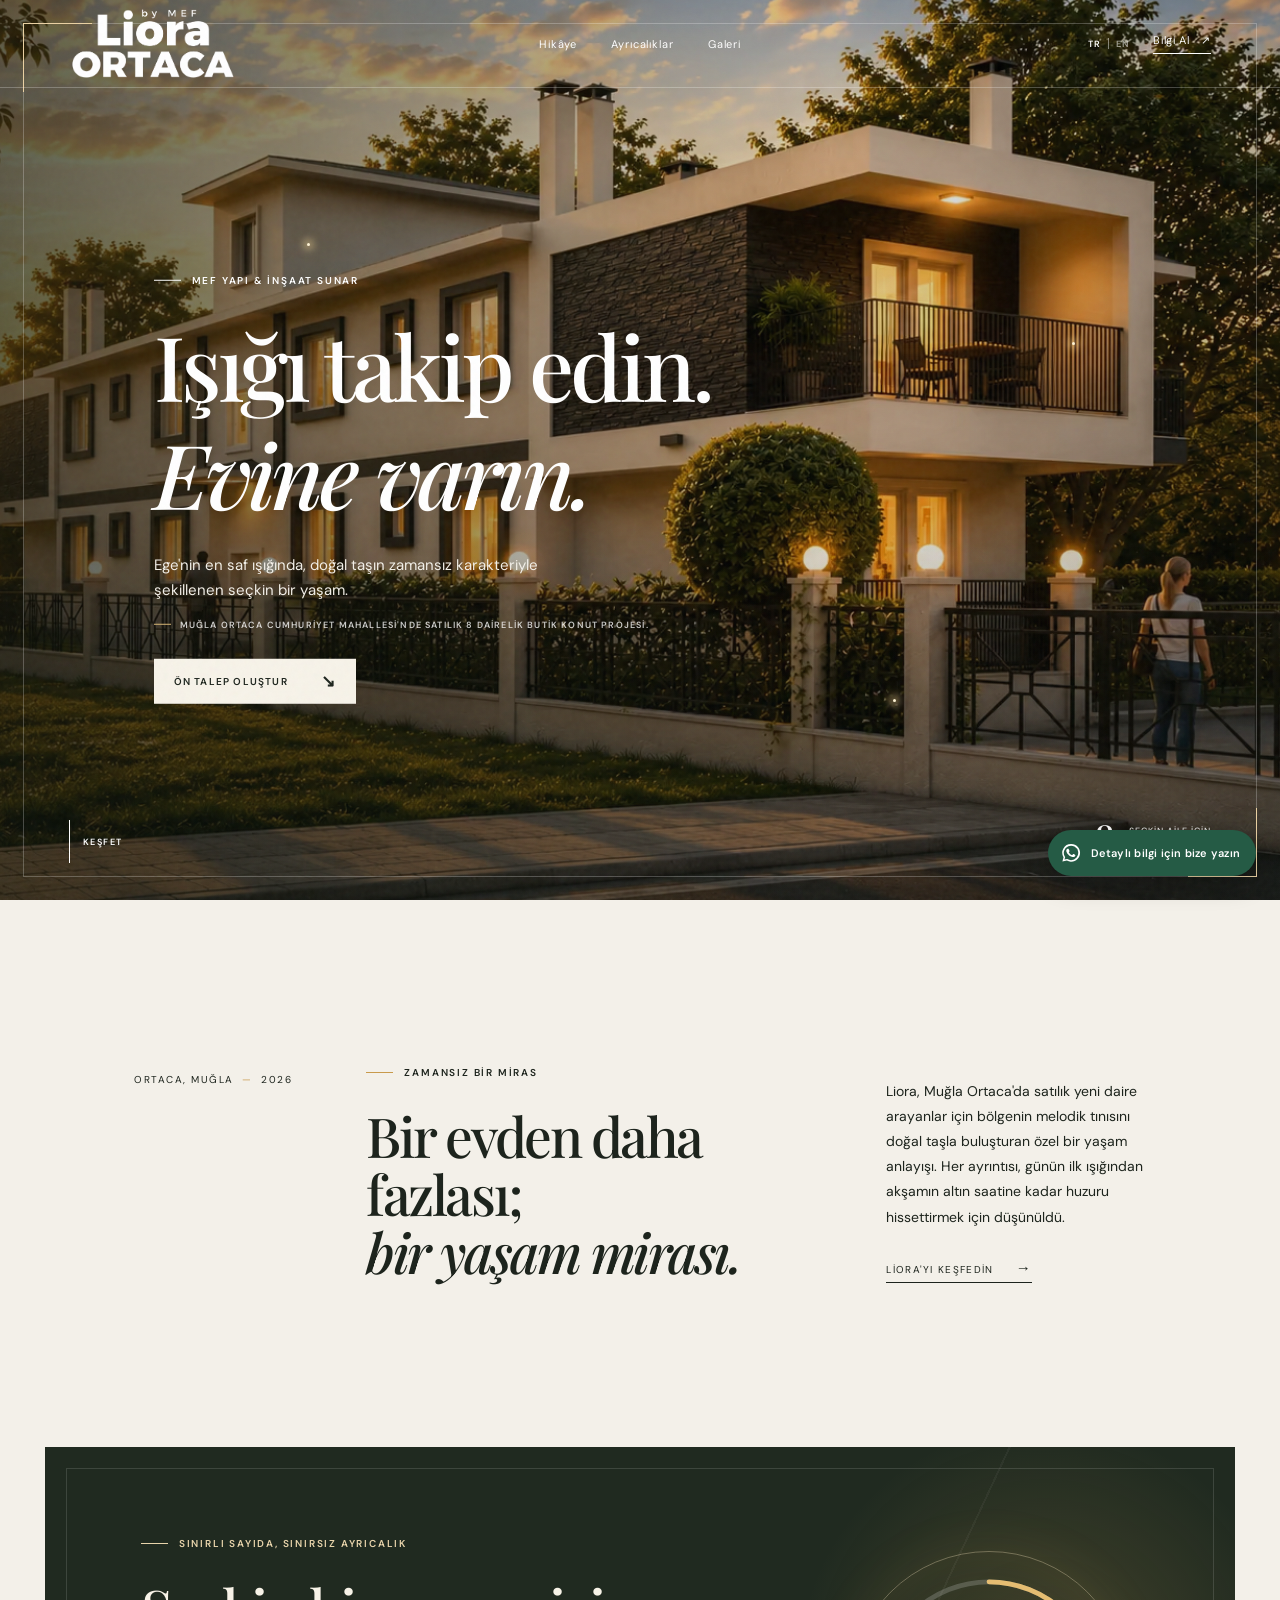
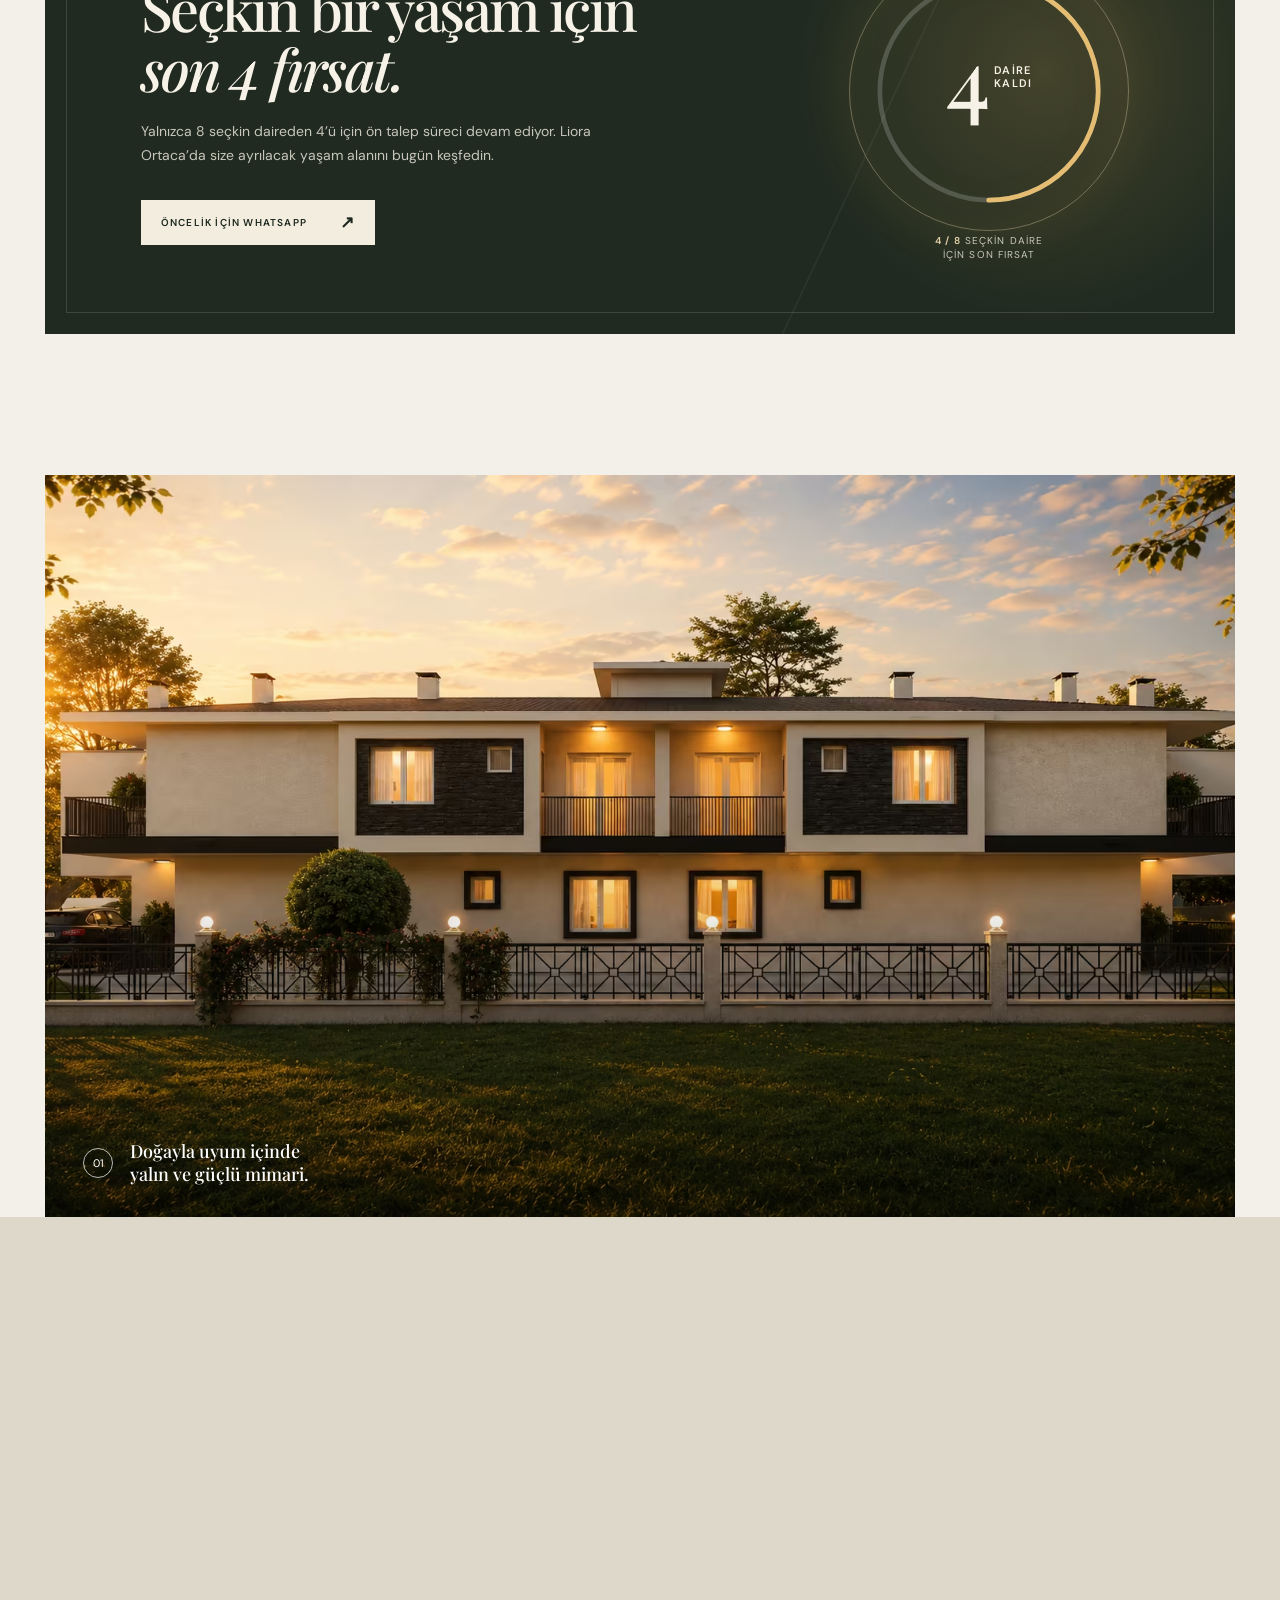
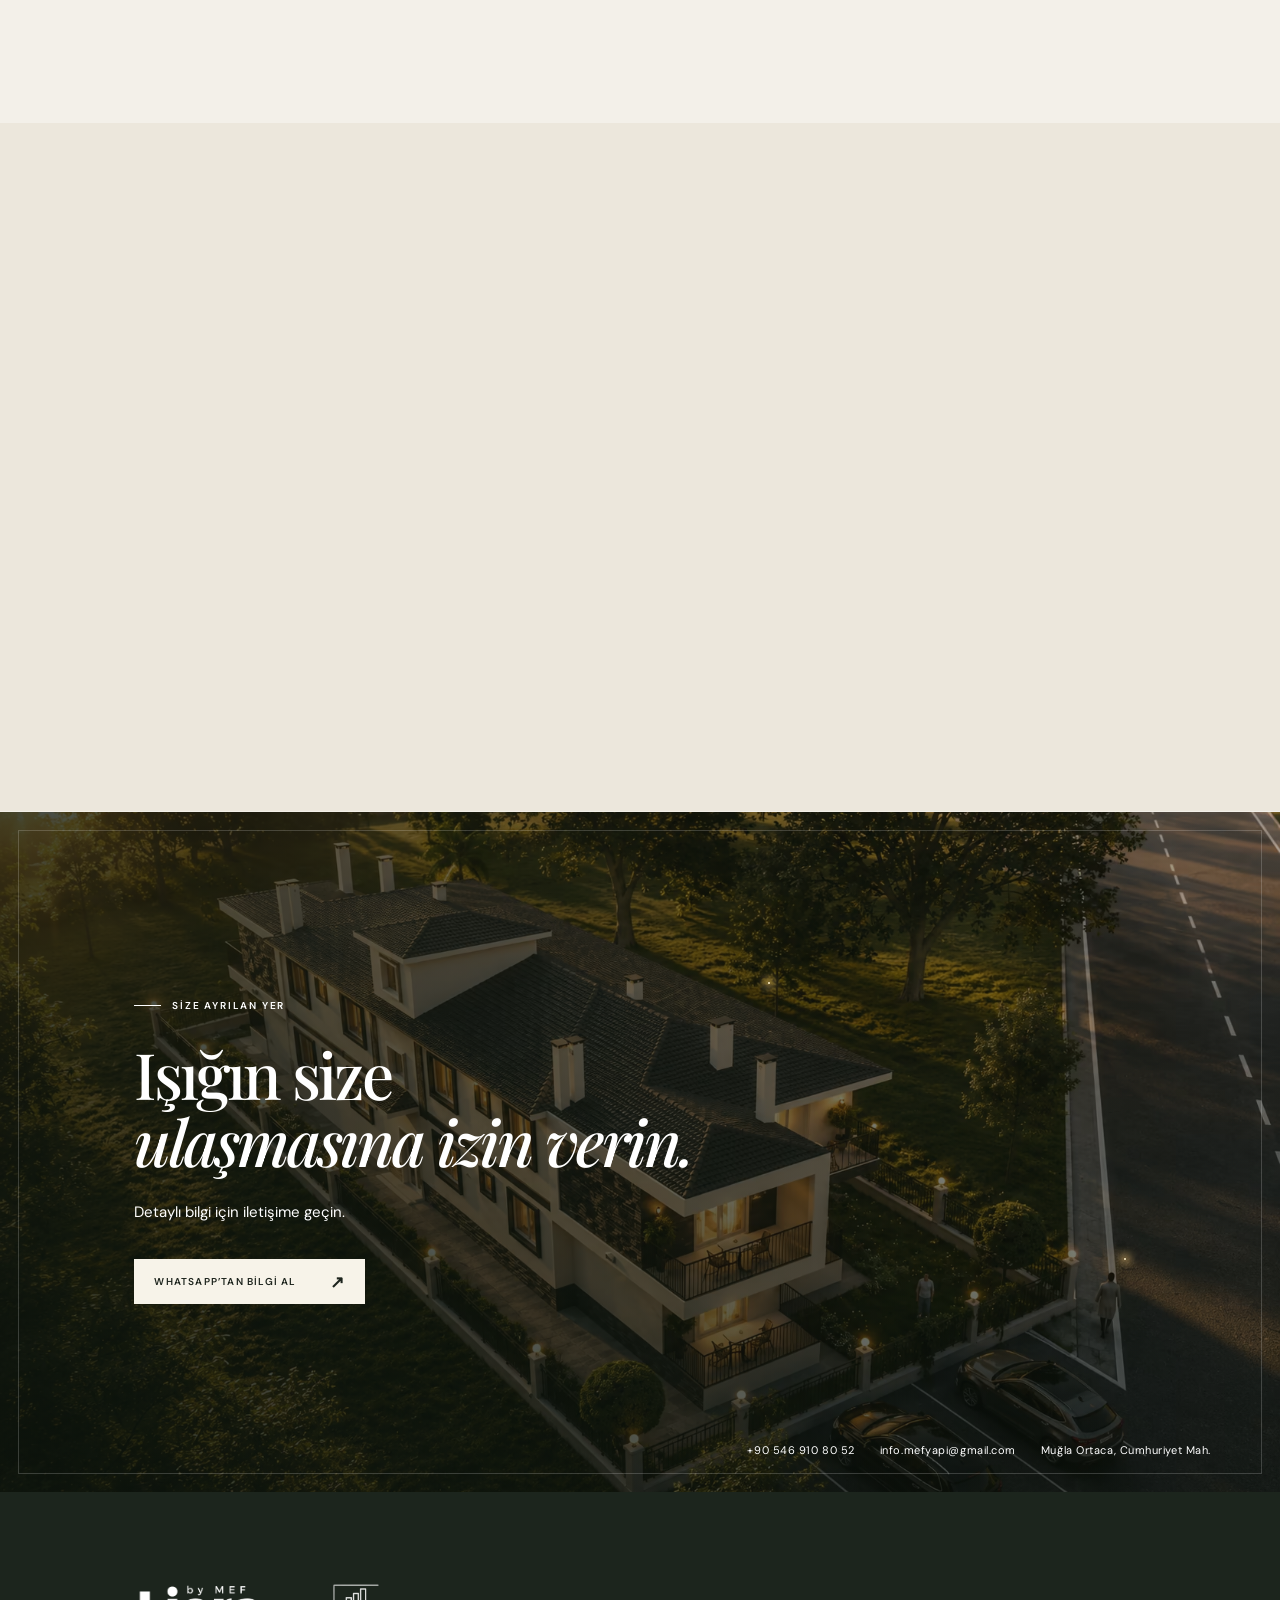
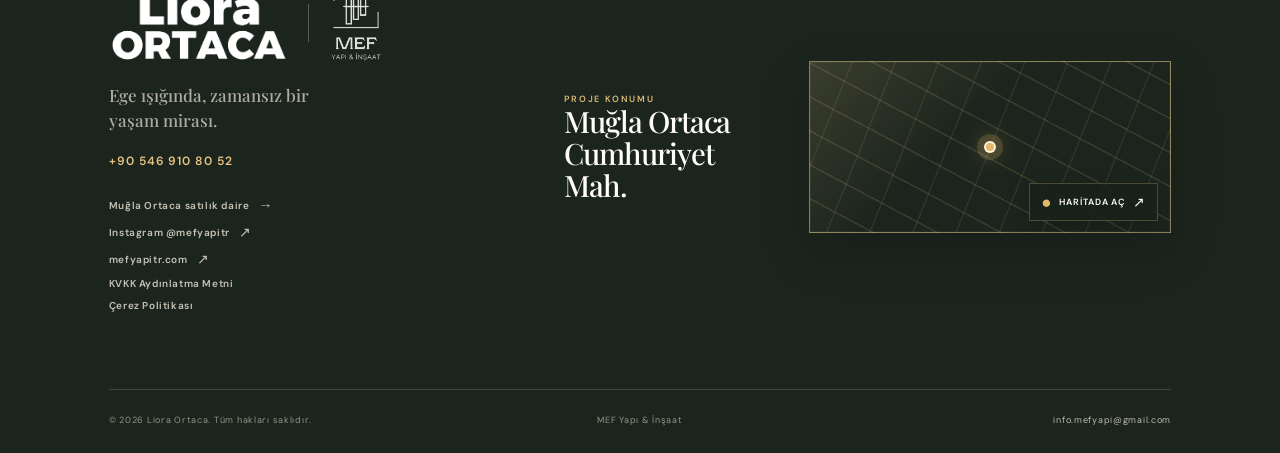
==== commit 12e7ec13: "Optimize favicon integration across search and devices" ====
--- a/index.html
+++ b/index.html
@@ -33,8 +33,10 @@
     <meta name="twitter:description" id="twitterDescription" content="Muğla Ortaca'da doğal taş mimarili, 8 dairelik seçkin yaşam projesi. Son 4 daire için bilgi alın." />
     <meta name="twitter:image" id="twitterImage" content="https://www.lioraortaca.com/assets/liora-social.jpg" />
     <meta name="twitter:image:alt" id="twitterImageAlt" content="Gün batımında Liora Ortaca butik konut projesi" />
+    <link rel="icon" href="/favicon.ico" sizes="any" />
     <link rel="icon" href="/assets/favicon.svg" type="image/svg+xml" />
-    <link rel="apple-touch-icon" href="/assets/liora-wordmark.png" />
+    <link rel="icon" href="/assets/favicon-96.png" type="image/png" sizes="96x96" />
+    <link rel="apple-touch-icon" href="/assets/apple-touch-icon.png" sizes="180x180" />
     <link rel="manifest" href="/manifest.webmanifest" />
     <link rel="preload" as="image" href="/assets/liora-corner-1200.avif" type="image/avif" fetchpriority="high" imagesrcset="/assets/liora-corner-480.avif 480w, /assets/liora-corner-768.avif 768w, /assets/liora-corner-1200.avif 1200w, /assets/liora-corner-1672.avif 1672w" imagesizes="100vw" />
     <link rel="stylesheet" href="/app.css?v=20260729a5" />
